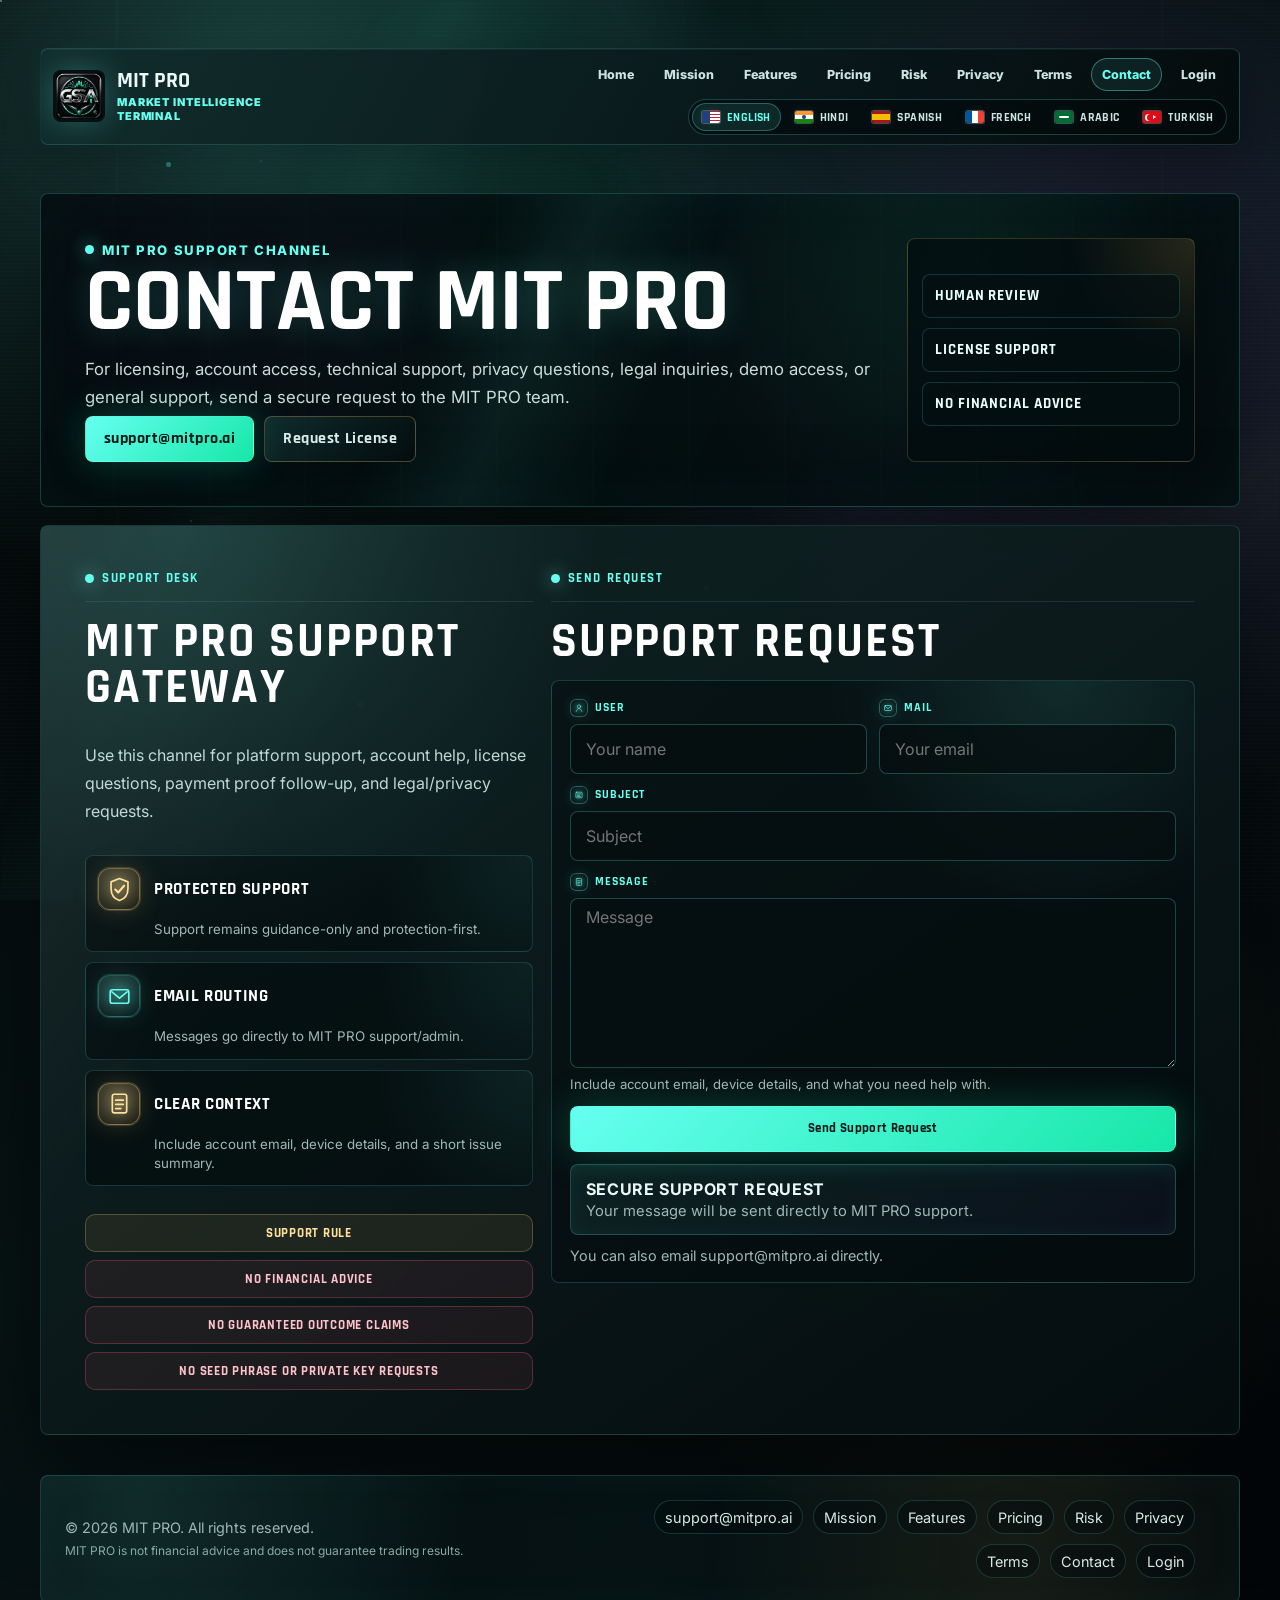
==== contact.html @ ce80128e "Fix language switch flag rendering" ====
﻿<!doctype html>
<html lang="en">
<head>
  <meta charset="utf-8">
  <meta name="viewport" content="width=device-width, initial-scale=1">
  <title>Contact | MIT PRO</title>
  <meta name="description" content="Contact MIT PRO support for product, licensing, account, or platform questions.">
  <link rel="icon" href="assets/favicon.ico">
  <link rel="preconnect" href="https://fonts.googleapis.com">
  <link rel="preconnect" href="https://fonts.gstatic.com" crossorigin>
  <link href="https://fonts.googleapis.com/css2?family=Inter:wght@400;600;700;800;900&family=Rajdhani:wght@600;700;800&display=swap" rel="stylesheet">
  <link rel="stylesheet" href="styles.css">
</head>
<body>
  <div class="ambient-grid" aria-hidden="true"></div>
  <div class="particle-field" aria-hidden="true"><span></span><span></span><span></span><span></span><span></span></div>
  <svg class="icon-defs" aria-hidden="true">
    <symbol id="icon-user" viewBox="0 0 64 64"><circle cx="32" cy="23" r="11" fill="none" stroke="currentColor" stroke-width="4"/><path d="M14 54c3-12 12-18 18-18s15 6 18 18" fill="none" stroke="currentColor" stroke-width="4" stroke-linecap="round"/></symbol>
    <symbol id="icon-mail" viewBox="0 0 64 64"><rect x="10" y="16" width="44" height="32" rx="5" fill="none" stroke="currentColor" stroke-width="4"/><path d="m14 21 18 15 18-15" fill="none" stroke="currentColor" stroke-width="4" stroke-linecap="round" stroke-linejoin="round"/></symbol>
    <symbol id="icon-shield" viewBox="0 0 64 64"><path d="M32 6 52 14v16c0 14-8 24-20 28C20 54 12 44 12 30V14l20-8Z" fill="none" stroke="currentColor" stroke-width="4" stroke-linejoin="round"/><path d="m22 32 7 7 14-16" fill="none" stroke="currentColor" stroke-width="5" stroke-linecap="round" stroke-linejoin="round"/></symbol>
    <symbol id="icon-card" viewBox="0 0 64 64"><rect x="12" y="14" width="40" height="36" rx="5" fill="none" stroke="currentColor" stroke-width="4"/><path d="M21 25h22M21 34h15M21 42h20" stroke="currentColor" stroke-width="4" stroke-linecap="round"/></symbol>
    <symbol id="icon-audit" viewBox="0 0 64 64"><rect x="15" y="10" width="34" height="44" rx="5" fill="none" stroke="currentColor" stroke-width="4"/><path d="M23 24h18M23 34h18M23 44h12" stroke="currentColor" stroke-width="4" stroke-linecap="round"/></symbol>
  </svg>
  <header class="topbar">
    <div class="site-shell nav">
      <a class="brand" href="index.html"><img src="assets/mitpro-logo.png" alt="MIT PRO logo"><span><span class="brand-name">MIT PRO</span><span class="brand-sub">Market Intelligence Terminal</span></span></a>
      <nav class="nav-links" aria-label="Main navigation">
        <a href="index.html">Home</a><a href="index.html#mission">Mission</a><a href="index.html#features">Features</a><a href="purchase.html">Pricing</a><a href="risk-disclaimer.html">Risk</a><a href="privacy-policy.html">Privacy</a><a href="terms-of-use.html">Terms</a><a class="active" href="contact.html">Contact</a><a href="/partner">Login</a><div class="language-switch" aria-label="Language switch"><button type="button" data-language="en"><span class="flag flag-us" aria-hidden="true"></span>English</button><button type="button" data-language="hi"><span class="flag flag-in" aria-hidden="true"></span>Hindi</button><button type="button" data-language="es"><span class="flag flag-es" aria-hidden="true"></span>Spanish</button><button type="button" data-language="fr"><span class="flag flag-fr" aria-hidden="true"></span>French</button><button type="button" data-language="ar"><span class="flag flag-sa" aria-hidden="true"></span>Arabic</button><button type="button" data-language="tr"><span class="flag flag-tr" aria-hidden="true"></span>Turkish</button></div>
      </nav>
    </div>
  </header>
  <main class="site-shell legal-hero contact-page">
    <section class="legal-command-hero contact-command-hero">
      <div>
        <div class="eyebrow">MIT PRO Support Channel</div>
        <h1>Contact MIT PRO</h1>
        <p>For licensing, account access, technical support, privacy questions, legal inquiries, demo access, or general support, send a secure request to the MIT PRO team.</p>
        <div class="purchase-hero-actions">
          <a class="btn primary" href="mailto:support@mitpro.ai">support@mitpro.ai</a>
          <a class="btn ghost" href="purchase.html">Request License</a>
        </div>
      </div>
      <div class="legal-status-panel" aria-label="Support status">
        <span>Human Review</span>
        <span>License Support</span>
        <span>No Financial Advice</span>
      </div>
    </section>

    <section class="legal-card contact-command-grid">
      <aside class="contact-support-panel">
        <span class="section-kicker">Support Desk</span>
        <h2>MIT PRO Support Gateway</h2>
        <p>Use this channel for platform support, account help, license questions, payment proof follow-up, and legal/privacy requests.</p>
        <div class="support-channel-grid">
          <article><span class="matrix-icon arjun"><svg><use href="#icon-shield"></use></svg></span><strong>Protected Support</strong><small>Support remains guidance-only and protection-first.</small></article>
          <article><span class="matrix-icon"><svg><use href="#icon-mail"></use></svg></span><strong>Email Routing</strong><small>Messages go directly to MIT PRO support/admin.</small></article>
          <article><span class="matrix-icon timing"><svg><use href="#icon-audit"></use></svg></span><strong>Clear Context</strong><small>Include account email, device details, and a short issue summary.</small></article>
        </div>
        <div class="security-notice contact-security" aria-label="Support boundaries">
          <span>Support Rule</span>
          <strong>No financial advice</strong>
          <strong>No guaranteed outcome claims</strong>
          <strong>No seed phrase or private key requests</strong>
        </div>
      </aside>

      <div class="contact-form-panel">
        <span class="section-kicker">Send Request</span>
        <h2>Support Request</h2>
        <form class="contact-form purchase-form" id="supportForm">
          <div class="contact-row">
            <label class="field-shell" data-field="user"><span><svg><use href="#icon-user"></use></svg>User</span><input name="name" placeholder="Your name" aria-label="Your name" required></label>
            <label class="field-shell" data-field="mail"><span><svg><use href="#icon-mail"></use></svg>Mail</span><input name="email" type="email" placeholder="Your email" aria-label="Your email" required></label>
          </div>
          <label class="field-shell" data-field="subject"><span><svg><use href="#icon-card"></use></svg>Subject</span><input name="subject" placeholder="Subject" aria-label="Subject" required></label>
          <label class="field-shell message-shell" data-field="message"><span><svg><use href="#icon-audit"></use></svg>Message</span><textarea name="message" placeholder="Message" aria-label="Message" required></textarea><small>Include account email, device details, and what you need help with.</small></label>
          <input class="contact-hp" name="company" tabindex="-1" autocomplete="off" aria-hidden="true">
          <button class="btn primary" id="supportSubmit" type="submit">Send Support Request</button>
          <div class="contact-status" id="supportFormStatus" role="status" aria-live="polite">
            <strong>Secure support request</strong>
            <span>Your message will be sent directly to MIT PRO support.</span>
          </div>
          <div class="form-help" id="supportFormHelp">You can also email support@mitpro.ai directly.</div>
        </form>
      </div>
    </section>
  </main>
  <footer class="site-shell footer"><div><span>&copy; 2026 MIT PRO. All rights reserved.</span><small>MIT PRO is not financial advice and does not guarantee trading results.</small></div><div class="footer-links"><a href="mailto:support@mitpro.ai">support@mitpro.ai</a><a href="index.html#mission">Mission</a><a href="index.html#features">Features</a><a href="purchase.html">Pricing</a><a href="risk-disclaimer.html">Risk</a><a href="privacy-policy.html">Privacy</a><a href="terms-of-use.html">Terms</a><a href="contact.html">Contact</a><a href="/partner">Login</a></div></footer>
  <script>
    const supportForm = document.getElementById("supportForm");
    const supportFormHelp = document.getElementById("supportFormHelp");
    const supportFormStatus = document.getElementById("supportFormStatus");
    const supportSubmit = document.getElementById("supportSubmit");

    function setContactStatus(type, title, message) {
      supportFormStatus?.classList.remove("active", "bad");
      if (type) supportFormStatus?.classList.add(type);
      supportFormStatus.querySelector("strong").textContent = title;
      supportFormStatus.querySelector("span").textContent = message;
    }

    supportForm?.addEventListener("submit", async (event) => {
      event.preventDefault();
      const form = new FormData(supportForm);
      const name = String(form.get("name") || "").trim();
      const email = String(form.get("email") || "").trim();
      const subject = String(form.get("subject") || "MIT PRO Support Request").trim();
      const message = String(form.get("message") || "").trim();
      const company = String(form.get("company") || "").trim();

      if (!name || !email || !subject || !message) {
        setContactStatus("bad", "Missing details", "Please complete all fields before sending.");
        return;
      }

      supportSubmit.disabled = true;
      supportSubmit.textContent = "Sending...";
      supportFormHelp.textContent = "Please wait while MIT PRO receives your support request.";
      setContactStatus("active", "Sending request", "Connecting securely to MIT PRO support.");

      try {
        const response = await fetch("/api/contact", {
          method: "POST",
          headers: { "Content-Type": "application/json" },
          body: JSON.stringify({ name, email, subject, message, company }),
        });
        const data = await response.json().catch(() => ({}));

        if (!response.ok || data.ok === false) {
          throw new Error(data.error || "Message could not be sent.");
        }

        setContactStatus("active", "Message sent", "Thank you. MIT PRO support received your request and will respond soon.");
        supportFormHelp.textContent = "A copy was delivered to support@mitpro.ai.";
        supportForm.reset();
      } catch (error) {
        setContactStatus("bad", "Message not sent", `${error.message} You can still email support@mitpro.ai directly.`);
        supportFormHelp.textContent = "If this continues, send your message directly to support@mitpro.ai.";
      } finally {
        supportSubmit.disabled = false;
        supportSubmit.textContent = "Send Message";
      }
    });
  </script>
  <script src="language.js" defer></script>
</body>
</html>
---- styles.css ----
:root {
  color-scheme: dark;
  --bg: #030707;
  --bg-2: #071212;
  --panel: rgba(13, 28, 29, 0.74);
  --panel-strong: rgba(18, 39, 40, 0.82);
  --glass: rgba(9, 22, 24, 0.58);
  --line: rgba(99, 234, 226, 0.16);
  --line-strong: rgba(99, 234, 226, 0.44);
  --text: #ecf8f6;
  --muted: #9fb8b5;
  --cyan: #66fff0;
  --ice: #9bddff;
  --teal: #17e7a8;
  --purple: #a679ff;
  --gold: #f5c96b;
  --danger: #ff5d72;
  --shadow: 0 30px 110px rgba(0, 0, 0, 0.58);
  --radius: 8px;
}

* {
  box-sizing: border-box;
}

html {
  scroll-behavior: smooth;
}

body {
  margin: 0;
  min-height: 100vh;
  overflow-x: hidden;
  color: var(--text);
  font-family: Inter, "Segoe UI", Arial, sans-serif;
  background:
    radial-gradient(circle at 18% 7%, rgba(102, 255, 240, 0.24), transparent 27%),
    radial-gradient(circle at 50% 9%, rgba(23, 231, 168, 0.11), transparent 30%),
    radial-gradient(circle at 82% 22%, rgba(166, 121, 255, 0.2), transparent 29%),
    radial-gradient(circle at 76% 72%, rgba(245, 201, 107, 0.1), transparent 25%),
    linear-gradient(140deg, #020505 0%, #071415 48%, #020407 100%);
}

body:has(.purchase-hero) {
  background:
    radial-gradient(circle at 18% 14%, rgba(44, 255, 177, 0.28), transparent 24%),
    radial-gradient(circle at 84% 12%, rgba(102, 255, 240, 0.18), transparent 22%),
    radial-gradient(circle at 72% 72%, rgba(245, 201, 107, 0.13), transparent 24%),
    linear-gradient(130deg, #020505 0%, #061213 44%, #050713 100%);
}

body::before {
  content: "";
  position: fixed;
  inset: 0;
  z-index: -1;
  pointer-events: none;
  background:
    linear-gradient(115deg, transparent 0 22%, rgba(102, 255, 240, 0.08) 27%, transparent 34%),
    linear-gradient(65deg, transparent 0 54%, rgba(166, 121, 255, 0.08) 61%, transparent 70%),
    linear-gradient(150deg, transparent 0 68%, rgba(245, 201, 107, 0.055) 73%, transparent 82%);
  opacity: 0.58;
  filter: blur(1px);
}

body::after {
  content: "";
  position: fixed;
  inset: 0;
  z-index: -1;
  pointer-events: none;
  background:
    linear-gradient(90deg, transparent 0 9%, rgba(102, 255, 240, 0.055) 9.1%, transparent 9.3% 90.6%, rgba(166, 121, 255, 0.04) 90.8%, transparent 91%),
    repeating-linear-gradient(0deg, rgba(255, 255, 255, 0.018) 0 1px, transparent 1px 4px);
  opacity: 0.42;
  mix-blend-mode: screen;
}

.ambient-grid {
  position: fixed;
  inset: 0;
  z-index: -2;
  pointer-events: none;
  opacity: 0.44;
  background-image:
    linear-gradient(rgba(102, 255, 240, 0.045) 1px, transparent 1px),
    linear-gradient(90deg, rgba(102, 255, 240, 0.04) 1px, transparent 1px);
  background-size: 62px 62px;
  mask-image: radial-gradient(circle at 50% 24%, black, transparent 78%);
}

.particle-field {
  position: fixed;
  inset: 0;
  z-index: -1;
  pointer-events: none;
}

.particle-field span {
  position: absolute;
  width: 5px;
  height: 5px;
  border-radius: 50%;
  background: var(--cyan);
  box-shadow: 0 0 18px rgba(102, 255, 240, 0.72);
  opacity: 0.42;
  animation: floatParticle 9s ease-in-out infinite;
}

.particle-field span:nth-child(1) { left: 13%; top: 18%; animation-delay: 0s; }
.particle-field span:nth-child(2) { left: 72%; top: 12%; animation-delay: -2s; background: var(--purple); box-shadow: 0 0 18px rgba(166, 121, 255, 0.72); }
.particle-field span:nth-child(3) { left: 86%; top: 48%; animation-delay: -4s; }
.particle-field span:nth-child(4) { left: 28%; top: 78%; animation-delay: -1s; background: var(--gold); box-shadow: 0 0 18px rgba(245, 201, 107, 0.56); }
.particle-field span:nth-child(5) { left: 55%; top: 65%; animation-delay: -5s; }

.particle-field::before,
.particle-field::after {
  content: "";
  position: absolute;
  width: 2px;
  height: 2px;
  border-radius: 50%;
  background: rgba(255, 255, 255, 0.8);
  box-shadow:
    110px 80px rgba(102, 255, 240, 0.7),
    260px 160px rgba(166, 121, 255, 0.55),
    520px 90px rgba(245, 201, 107, 0.46),
    780px 210px rgba(102, 255, 240, 0.6),
    980px 130px rgba(255, 255, 255, 0.42),
    1180px 340px rgba(166, 121, 255, 0.5),
    190px 520px rgba(102, 255, 240, 0.54),
    640px 620px rgba(245, 201, 107, 0.42);
  animation: starDrift 16s ease-in-out infinite;
  opacity: 0.55;
}

.particle-field::after {
  transform: translate(42px, 240px);
  animation-delay: -7s;
  opacity: 0.34;
}

@keyframes floatParticle {
  0%, 100% { transform: translateY(0) scale(0.9); opacity: 0.24; }
  50% { transform: translateY(-24px) scale(1.2); opacity: 0.68; }
}

@keyframes starDrift {
  0%, 100% { transform: translate3d(0, 0, 0); }
  50% { transform: translate3d(0, -18px, 0); }
}

a {
  color: inherit;
  text-decoration: none;
}

.site-shell {
  position: relative;
  width: min(1200px, calc(100% - 32px));
  margin: 0 auto;
}

.topbar {
  position: sticky;
  top: 0;
  z-index: 30;
  padding: 10px 0 8px;
  backdrop-filter: blur(18px);
}

.nav {
  display: flex;
  align-items: center;
  justify-content: space-between;
  gap: 18px;
  padding: 9px 12px;
  border: 1px solid var(--line);
  border-radius: var(--radius);
  background:
    linear-gradient(120deg, rgba(20, 49, 49, 0.88), rgba(4, 10, 12, 0.82)),
    rgba(5, 12, 14, 0.78);
  box-shadow: 0 18px 58px rgba(0, 0, 0, 0.32), inset 0 1px 0 rgba(255, 255, 255, 0.05);
}

.brand {
  display: flex;
  align-items: center;
  gap: 12px;
  min-width: 230px;
}

.brand img {
  width: 52px;
  height: 52px;
  object-fit: contain;
  border-radius: 8px;
  padding: 3px;
  background: rgba(3, 10, 12, 0.78);
  box-shadow: 0 0 30px rgba(102, 255, 240, 0.26);
}

.brand-name,
h1,
h2,
h3,
.section-kicker,
.status-badge,
.btn,
.preview-top,
.terminal-readout strong,
.terminal-readout small {
  font-family: Rajdhani, "Segoe UI", Arial, sans-serif;
}

.brand-name {
  display: block;
  font-size: 1.38rem;
  font-weight: 800;
  line-height: 1;
}

.brand-sub {
  display: block;
  margin-top: 3px;
  color: var(--cyan);
  font-size: 0.68rem;
  font-weight: 900;
  text-transform: uppercase;
  letter-spacing: 0.08em;
}

.nav-links {
  display: flex;
  align-items: center;
  justify-content: flex-end;
  gap: 8px;
  flex-wrap: wrap;
}

.language-switch {
  display: inline-flex;
  align-items: center;
  gap: 4px;
  padding: 3px;
  border: 1px solid rgba(102, 255, 240, 0.22);
  border-radius: 999px;
  background: rgba(3, 10, 12, 0.58);
}

.language-switch button {
  min-height: 28px;
  border: 0;
  border-radius: 999px;
  padding: 0 10px;
  color: #cce4e1;
  background: transparent;
  display: inline-flex;
  align-items: center;
  gap: 7px;
  font-family: Rajdhani, "Segoe UI", Arial, sans-serif;
  font-size: 0.76rem;
  font-weight: 900;
  letter-spacing: 0.03em;
  text-transform: uppercase;
  cursor: pointer;
}

.language-switch button:hover,
.language-switch button.active {
  color: var(--cyan);
  background: rgba(102, 255, 240, 0.1);
  box-shadow: inset 0 0 0 1px rgba(102, 255, 240, 0.28);
}

.flag {
  width: 18px;
  height: 12px;
  display: inline-block;
  flex: 0 0 18px;
  border-radius: 2px;
  box-shadow: 0 0 0 1px rgba(255, 255, 255, 0.24), 0 0 10px rgba(102, 255, 240, 0.1);
  overflow: hidden;
}

.flag-us {
  background:
    linear-gradient(90deg, #23407a 0 42%, transparent 42%),
    repeating-linear-gradient(180deg, #bf2338 0 1.5px, #fff 1.5px 3px);
}

.flag-in {
  position: relative;
  background: linear-gradient(180deg, #ff9933 0 33%, #fff 33% 66%, #138808 66%);
}

.flag-in::after {
  content: "";
  position: absolute;
  width: 4px;
  height: 4px;
  left: 50%;
  top: 50%;
  transform: translate(-50%, -50%);
  border-radius: 50%;
  background: #1a3c8b;
}

.flag-es {
  background: linear-gradient(180deg, #aa151b 0 25%, #f1bf00 25% 75%, #aa151b 75%);
}

.flag-fr {
  background: linear-gradient(90deg, #0055a4 0 33%, #fff 33% 66%, #ef4135 66%);
}

.flag-sa {
  background: linear-gradient(180deg, #006c35, #006c35);
}

.flag-sa::after {
  content: "";
  display: block;
  width: 10px;
  height: 1.6px;
  margin: 5px auto 0;
  background: #fff;
  border-radius: 99px;
}

.flag-tr {
  position: relative;
  background: #e30a17;
}

.flag-tr::before {
  content: "";
  position: absolute;
  width: 7px;
  height: 7px;
  left: 4px;
  top: 2.5px;
  border-radius: 50%;
  box-shadow: -2px 0 0 0 #fff;
}

.flag-tr::after {
  content: "";
  position: absolute;
  left: 10px;
  top: 4px;
  width: 0;
  height: 0;
  border-left: 3px solid #fff;
  border-top: 2px solid transparent;
  border-bottom: 2px solid transparent;
}

.lang-hi {
  font-family: Inter, "Nirmala UI", "Mangal", "Segoe UI", Arial, sans-serif;
}

.lang-ar {
  font-family: Inter, "Segoe UI", Tahoma, Arial, sans-serif;
}

.lang-ar .nav,
.lang-ar .footer,
.lang-ar .purchase-hero,
.lang-ar .legal-command-hero,
.lang-ar .section-header {
  direction: rtl;
}

.lang-ar .brand,
.lang-ar .nav-links,
.lang-ar .purchase-hero-actions,
.lang-ar .footer-links {
  direction: ltr;
}

.lang-hi .brand-name,
.lang-ar .brand-name,
.lang-hi h1,
.lang-ar h1,
.lang-hi h2,
.lang-ar h2,
.lang-hi h3,
.lang-ar h3,
.lang-hi .section-kicker,
.lang-ar .section-kicker,
.lang-hi .status-badge,
.lang-ar .status-badge,
.lang-hi .btn,
.lang-ar .btn,
.lang-hi .preview-top,
.lang-ar .preview-top,
.lang-hi .terminal-readout strong,
.lang-ar .terminal-readout strong,
.lang-hi .terminal-readout small,
.lang-ar .terminal-readout small,
.lang-hi .language-switch button {
  font-family: Rajdhani, "Nirmala UI", "Mangal", "Segoe UI", Arial, sans-serif;
}

.lang-ar .language-switch button {
  font-family: Rajdhani, "Segoe UI", Tahoma, Arial, sans-serif;
}

.nav-links a {
  padding: 8px 10px;
  border-radius: 999px;
  color: #cce4e1;
  border: 1px solid transparent;
  font-size: 0.78rem;
  font-weight: 800;
}

.nav-links a:hover,
.nav-links a.active {
  color: var(--cyan);
  border-color: var(--line-strong);
  background: rgba(102, 255, 240, 0.08);
}

.hero {
  display: grid;
  grid-template-columns: 1.05fr 0.95fr;
  gap: 24px;
  align-items: stretch;
  padding: 32px 0 18px;
}

.hero-copy,
.hero-visual,
.section,
.legal-card {
  position: relative;
  border: 1px solid var(--line);
  border-radius: var(--radius);
  background:
    linear-gradient(145deg, rgba(18, 40, 40, 0.78), rgba(4, 11, 13, 0.86)),
    var(--panel);
  box-shadow: var(--shadow);
  overflow: hidden;
}

.hero-copy::before,
.hero-visual::before,
.section::before,
.legal-card::before {
  content: "";
  position: absolute;
  inset: 0;
  pointer-events: none;
  background:
    linear-gradient(120deg, rgba(255, 255, 255, 0.055), transparent 24%),
    radial-gradient(circle at 12% 0%, rgba(102, 255, 240, 0.12), transparent 30%);
}

.hero-copy::after,
.hero-visual::after,
.section::after {
  content: "";
  position: absolute;
  inset: 1px;
  pointer-events: none;
  border-radius: inherit;
  background:
    linear-gradient(90deg, transparent, rgba(102, 255, 240, 0.16), transparent) 0 0 / 200% 1px no-repeat,
    linear-gradient(90deg, transparent, rgba(166, 121, 255, 0.12), transparent) 100% 100% / 220% 1px no-repeat;
  opacity: 0.62;
  animation: separatorSweep 7.5s ease-in-out infinite;
}

@keyframes separatorSweep {
  0%, 100% { background-position: 0 0, 100% 100%; }
  50% { background-position: 100% 0, 0 100%; }
}

.hero-copy {
  min-height: 600px;
  display: flex;
  flex-direction: column;
  justify-content: center;
  padding: clamp(30px, 5vw, 58px);
  background:
    radial-gradient(circle at 23% 29%, rgba(102, 255, 240, 0.32), transparent 28%),
    radial-gradient(circle at 36% 32%, rgba(23, 231, 168, 0.18), transparent 23%),
    radial-gradient(circle at 72% 16%, rgba(166, 121, 255, 0.12), transparent 34%),
    linear-gradient(145deg, rgba(18, 40, 40, 0.78), rgba(4, 11, 13, 0.88));
}

.eyebrow,
.section-kicker {
  position: relative;
  z-index: 2;
  display: inline-flex;
  width: fit-content;
  align-items: center;
  gap: 8px;
  color: var(--cyan);
  text-transform: uppercase;
  font-weight: 800;
  font-size: 0.82rem;
  letter-spacing: 0.12em;
}

.eyebrow::before,
.section-kicker::before {
  content: "";
  width: 9px;
  height: 9px;
  border-radius: 50%;
  background: var(--cyan);
  box-shadow: 0 0 18px rgba(102, 255, 240, 0.78);
}

h1,
h2,
h3 {
  position: relative;
  z-index: 2;
  margin: 0;
  letter-spacing: 0;
}

h1 {
  margin-top: 18px;
  font-size: clamp(4rem, 9vw, 7.5rem);
  line-height: 0.84;
  text-shadow:
    0 0 24px rgba(102, 255, 240, 0.28),
    0 0 84px rgba(102, 255, 240, 0.34),
    0 0 150px rgba(166, 121, 255, 0.2);
}

h1 span {
  color: var(--teal);
  text-shadow: 0 0 30px rgba(23, 231, 168, 0.42);
}

h2 {
  font-size: clamp(2rem, 4vw, 3.1rem);
  line-height: 1;
}

h3 {
  font-size: 1.38rem;
  line-height: 1.08;
}

.subtitle,
.hero-message,
.tagline,
.cta-note,
.section p {
  position: relative;
  z-index: 2;
}

.subtitle {
  max-width: 760px;
  margin: 22px 0 0;
  color: #dcf2ef;
  font-size: clamp(1.16rem, 2vw, 1.48rem);
  font-weight: 800;
  line-height: 1.35;
}

.hero-message {
  max-width: 780px;
  margin: 18px 0 0;
  color: #bcd3cf;
  font-size: 1.05rem;
  line-height: 1.75;
}

.tagline {
  margin: 16px 0 0;
  color: var(--gold);
  font-weight: 900;
}

.status-badges,
.hero-actions,
.legal-badges,
.pillar-row {
  position: relative;
  z-index: 2;
  display: flex;
  flex-wrap: wrap;
  gap: 10px;
}

.status-badges {
  margin-top: 26px;
}

.status-badge {
  display: inline-flex;
  align-items: center;
  gap: 8px;
  min-height: 34px;
  padding: 0 12px;
  border-radius: 999px;
  border: 1px solid rgba(102, 255, 240, 0.28);
  color: #eafffb;
  background: rgba(102, 255, 240, 0.07);
  font-size: 0.78rem;
  font-weight: 800;
  letter-spacing: 0.08em;
  box-shadow: 0 0 24px rgba(102, 255, 240, 0.08);
  animation: badgeBreath 4.8s ease-in-out infinite;
}

.status-badge:nth-child(2) { animation-delay: -0.9s; }
.status-badge:nth-child(3) { animation-delay: -1.8s; }
.status-badge:nth-child(4) { animation-delay: -2.7s; }
.status-badge:nth-child(5) { animation-delay: -3.6s; }

@keyframes badgeBreath {
  0%, 100% { box-shadow: 0 0 18px rgba(102, 255, 240, 0.06); opacity: 0.88; }
  50% { box-shadow: 0 0 32px rgba(102, 255, 240, 0.16); opacity: 1; }
}

.status-badge::before {
  content: "";
  width: 8px;
  height: 8px;
  border-radius: 50%;
  background: var(--cyan);
  box-shadow: 0 0 14px currentColor;
}

.status-badge.zeus { color: var(--ice); border-color: rgba(155, 221, 255, 0.38); }
.status-badge.arjun { color: var(--purple); border-color: rgba(166, 121, 255, 0.38); background: rgba(166, 121, 255, 0.08); }
.status-badge.apex { color: var(--gold); border-color: rgba(245, 201, 107, 0.34); background: rgba(245, 201, 107, 0.08); }
.status-badge.neutral { color: #cbd9d7; border-color: rgba(203, 217, 215, 0.22); }
.status-badge.caution { color: var(--gold); border-color: rgba(245, 201, 107, 0.34); }

.hero-actions {
  margin-top: 30px;
}

.btn {
  display: inline-flex;
  align-items: center;
  justify-content: center;
  min-height: 46px;
  padding: 0 18px;
  border-radius: var(--radius);
  border: 1px solid rgba(102, 255, 240, 0.36);
  color: var(--cyan);
  background: linear-gradient(135deg, rgba(102, 255, 240, 0.12), rgba(4, 12, 14, 0.74));
  font-weight: 800;
  letter-spacing: 0.03em;
  transition: transform 160ms ease, border-color 160ms ease, box-shadow 160ms ease;
}

.btn:hover {
  transform: translateY(-2px);
  border-color: rgba(102, 255, 240, 0.72);
  box-shadow: 0 0 34px rgba(102, 255, 240, 0.14);
}

.btn.primary {
  color: #031816;
  background: linear-gradient(135deg, var(--cyan), var(--teal));
  box-shadow: 0 0 38px rgba(23, 231, 168, 0.25);
}

.btn.ghost {
  color: #d8ebe8;
  border-color: rgba(245, 201, 107, 0.28);
}

.cta-note {
  max-width: 780px;
  margin: 20px 0 0;
  color: #a8bfbb;
  font-size: 0.94rem;
  line-height: 1.65;
}

.hero-visual {
  min-height: 600px;
  display: grid;
  align-content: center;
  gap: 24px;
  padding: 28px;
  background:
    radial-gradient(circle at 50% 38%, rgba(102, 255, 240, 0.18), transparent 30%),
    radial-gradient(circle at 58% 47%, rgba(245, 201, 107, 0.1), transparent 25%),
    radial-gradient(circle at 72% 24%, rgba(166, 121, 255, 0.16), transparent 34%),
    linear-gradient(145deg, rgba(9, 22, 24, 0.82), rgba(3, 8, 10, 0.92));
}

.orb-stage {
  position: relative;
  z-index: 2;
  width: min(420px, 84vw);
  aspect-ratio: 1;
  margin: 0 auto;
  filter:
    drop-shadow(0 0 42px rgba(102, 255, 240, 0.18))
    drop-shadow(0 0 74px rgba(166, 121, 255, 0.1));
}

.radar-ring,
.scan-wedge,
.ai-core,
.shield-glow {
  position: absolute;
  inset: 0;
  border-radius: 50%;
}

.radar-ring {
  border: 1px solid rgba(102, 255, 240, 0.24);
  box-shadow: inset 0 0 38px rgba(102, 255, 240, 0.08);
}

.ring-one { inset: 2%; animation: rotateCore 15s linear infinite; border-style: dashed; }
.ring-two { inset: 14%; animation: rotateCore 9s linear infinite reverse; border-color: rgba(166, 121, 255, 0.32); }
.ring-three { inset: 28%; animation: corePulse 3.8s ease-in-out infinite; border-color: rgba(245, 201, 107, 0.3); }
.ring-one::before,
.ring-two::before,
.ring-three::before {
  content: "";
  position: absolute;
  inset: -2px;
  border-radius: 50%;
  background:
    conic-gradient(from 20deg, transparent 0 34deg, rgba(102, 255, 240, 0.72) 35deg 42deg, transparent 43deg 120deg, rgba(245, 201, 107, 0.46) 121deg 128deg, transparent 129deg 360deg);
  mask-image: radial-gradient(circle, transparent 0 96%, black 97% 100%);
}

.scan-wedge {
  inset: 6%;
  background: conic-gradient(from 0deg, rgba(102, 255, 240, 0.42), transparent 34deg, transparent 360deg);
  mask-image: radial-gradient(circle, transparent 0 34%, black 35% 100%);
  animation: rotateCore 4.3s linear infinite;
  opacity: 0.82;
}

.ai-core {
  inset: 31%;
  display: grid;
  place-items: center;
  background:
    radial-gradient(circle, rgba(102, 255, 240, 0.8), rgba(23, 231, 168, 0.42) 38%, rgba(2, 8, 10, 0.88) 68%);
  box-shadow:
    0 0 72px rgba(102, 255, 240, 0.34),
    0 0 132px rgba(166, 121, 255, 0.18),
    inset 0 0 40px rgba(255, 255, 255, 0.1);
  animation: corePulse 3.2s ease-in-out infinite;
}

.ai-core img {
  width: 58%;
  height: 58%;
  object-fit: contain;
  border-radius: 8px;
  filter: drop-shadow(0 0 18px rgba(102, 255, 240, 0.5));
}

.shield-glow {
  inset: 13%;
  border: 1px solid rgba(166, 121, 255, 0.18);
  clip-path: polygon(50% 0, 88% 16%, 80% 78%, 50% 100%, 20% 78%, 12% 16%);
  border-radius: 0;
  box-shadow: 0 0 52px rgba(166, 121, 255, 0.16);
  opacity: 0.52;
}

.core-label {
  position: absolute;
  z-index: 4;
  display: inline-flex;
  min-height: 28px;
  align-items: center;
  padding: 0 10px;
  border: 1px solid rgba(102, 255, 240, 0.26);
  border-radius: 999px;
  color: var(--cyan);
  background: rgba(3, 10, 12, 0.72);
  font-family: Rajdhani, "Segoe UI", Arial, sans-serif;
  font-size: 0.78rem;
  font-weight: 900;
  letter-spacing: 0.12em;
  box-shadow: 0 0 24px rgba(102, 255, 240, 0.1);
}

.label-zeus { top: 10%; left: 11%; color: var(--ice); }
.label-arjun { right: 6%; top: 47%; color: var(--gold); border-color: rgba(245, 201, 107, 0.34); }
.label-apex { bottom: 9%; left: 39%; color: var(--purple); border-color: rgba(166, 121, 255, 0.34); }

.data-point {
  position: absolute;
  z-index: 3;
  width: 9px;
  height: 9px;
  border-radius: 50%;
  background: var(--cyan);
  box-shadow: 0 0 18px rgba(102, 255, 240, 0.84);
  animation: pointPulse 3s ease-in-out infinite;
}

.point-one { top: 22%; right: 24%; }
.point-two { top: 57%; left: 8%; animation-delay: -0.7s; background: var(--purple); box-shadow: 0 0 18px rgba(166, 121, 255, 0.84); }
.point-three { bottom: 23%; right: 18%; animation-delay: -1.4s; background: var(--gold); box-shadow: 0 0 18px rgba(245, 201, 107, 0.74); }
.point-four { top: 38%; left: 29%; animation-delay: -2.1s; }

@keyframes pointPulse {
  0%, 100% { transform: scale(0.75); opacity: 0.45; }
  50% { transform: scale(1.22); opacity: 1; }
}

@keyframes rotateCore {
  to { transform: rotate(360deg); }
}

@keyframes corePulse {
  0%, 100% { transform: scale(0.98); filter: saturate(0.9) brightness(0.96); }
  50% { transform: scale(1.035); filter: saturate(1.32) brightness(1.08); }
}

.terminal-readout {
  position: relative;
  z-index: 2;
  display: grid;
  grid-template-columns: repeat(2, 1fr);
  gap: 12px;
}

.terminal-readout div,
.preview-status,
.intelligence-card,
.defense-grid article,
.command-cards article,
.module-grid article,
.trader-grid article {
  border: 1px solid rgba(102, 255, 240, 0.14);
  border-radius: var(--radius);
  background:
    linear-gradient(145deg, rgba(14, 31, 33, 0.75), rgba(4, 12, 14, 0.72));
  box-shadow: inset 0 1px 0 rgba(255, 255, 255, 0.035);
}

.terminal-readout div,
.preview-status {
  transition: border-color 160ms ease, box-shadow 160ms ease, transform 160ms ease;
}

.terminal-readout div:hover,
.preview-status:hover {
  transform: translateY(-2px);
  border-color: rgba(102, 255, 240, 0.38);
  box-shadow: 0 0 28px rgba(102, 255, 240, 0.1), inset 0 1px 0 rgba(255, 255, 255, 0.045);
}

.terminal-readout div {
  padding: 14px;
}

.terminal-readout small,
.preview-status small {
  display: block;
  color: var(--muted);
  font-weight: 800;
  font-size: 0.68rem;
  text-transform: uppercase;
  letter-spacing: 0.1em;
}

.terminal-readout strong,
.preview-status strong {
  display: block;
  margin-top: 8px;
  color: var(--teal);
  font-size: 1.15rem;
}

.section {
  margin: 14px 0;
  padding: clamp(22px, 3.4vw, 34px);
  backdrop-filter: blur(18px);
  scroll-margin-top: 98px;
}

.section > * {
  position: relative;
  z-index: 2;
}

.section-header {
  max-width: 880px;
  margin-bottom: 24px;
}

.section-header p,
.section-copy p,
.disciplined-section p,
.legal-panel p,
.request-section p {
  color: #bad1cd;
  line-height: 1.75;
}

.split-section {
  display: grid;
  grid-template-columns: 0.78fr 1.22fr;
  gap: 24px;
  align-items: center;
}

.zeus-section {
  display: block;
  border-color: rgba(155, 221, 255, 0.24);
  background:
    linear-gradient(135deg, rgba(102, 255, 240, 0.035) 25%, transparent 25%) 0 0 / 28px 28px,
    radial-gradient(circle at 14% 18%, rgba(155, 221, 255, 0.24), transparent 30%),
    radial-gradient(circle at 72% 62%, rgba(166, 121, 255, 0.18), transparent 30%),
    linear-gradient(145deg, rgba(18, 40, 40, 0.78), rgba(4, 11, 13, 0.88));
}

.zeus-section .section-copy {
  max-width: 820px;
  margin-bottom: 24px;
}

.section-copy p {
  margin-bottom: 0;
}

.intelligence-stack {
  display: grid;
  grid-template-columns: repeat(5, 1fr);
  gap: 12px;
}

.intelligence-card {
  min-height: 230px;
  padding: 18px;
  transition: transform 160ms ease, border-color 160ms ease, box-shadow 160ms ease;
  animation: fadeLift linear both;
  animation-timeline: view();
  animation-range: entry 0% cover 24%;
}

.intelligence-card:hover,
.module-grid article:hover,
.trader-grid article:hover {
  transform: translateY(-3px);
  border-color: rgba(102, 255, 240, 0.44);
  box-shadow: 0 0 34px rgba(102, 255, 240, 0.1);
}

svg {
  width: 34px;
  height: 34px;
  fill: none;
  stroke: currentColor;
  stroke-width: 1.8;
  stroke-linecap: round;
  stroke-linejoin: round;
}

.intelligence-card svg,
.module-grid svg {
  color: var(--cyan);
  filter:
    drop-shadow(0 0 12px rgba(102, 255, 240, 0.46))
    drop-shadow(0 0 24px rgba(166, 121, 255, 0.14));
}

.intelligence-card h3,
.module-grid strong,
.trader-grid strong,
.defense-grid strong,
.command-cards strong {
  display: block;
  margin-top: 13px;
  color: #f0fbf9;
  font-weight: 900;
}

.intelligence-card p,
.module-grid span,
.trader-grid span,
.defense-grid span,
.command-cards span {
  display: block;
  margin-top: 9px;
  color: #9fb8b5;
  font-size: 0.92rem;
  line-height: 1.55;
}

.arjun-section {
  border-color: rgba(166, 121, 255, 0.22);
  background:
    radial-gradient(circle at 78% 22%, rgba(245, 201, 107, 0.13), transparent 22%),
    radial-gradient(circle at 12% 28%, rgba(166, 121, 255, 0.16), transparent 28%),
    linear-gradient(145deg, rgba(18, 40, 40, 0.78), rgba(4, 11, 13, 0.88));
}

.defense-visual {
  display: grid;
  grid-template-columns: 230px 1fr;
  gap: 18px;
  align-items: stretch;
}

.shield-core {
  position: relative;
  display: grid;
  place-items: center;
  min-height: 260px;
  border: 1px solid rgba(166, 121, 255, 0.24);
  border-radius: var(--radius);
  background:
    radial-gradient(circle, rgba(245, 201, 107, 0.23), transparent 34%),
    radial-gradient(circle, rgba(102, 255, 240, 0.16), transparent 54%),
    radial-gradient(circle, rgba(166, 121, 255, 0.22), transparent 68%),
    rgba(6, 14, 17, 0.62);
}

.shield-core::before,
.shield-core::after {
  content: "";
  position: absolute;
  inset: 28px;
  border: 1px dashed rgba(245, 201, 107, 0.3);
  border-radius: 50%;
  animation: rotateCore 14s linear infinite;
  box-shadow: 0 0 32px rgba(245, 201, 107, 0.12);
}

.shield-core::after {
  inset: 58px;
  border-color: rgba(102, 255, 240, 0.2);
  animation-duration: 9s;
  animation-direction: reverse;
}

.shield-core svg {
  position: relative;
  z-index: 2;
  width: 142px;
  height: 142px;
  color: var(--gold);
  filter:
    drop-shadow(0 0 32px rgba(245, 201, 107, 0.42))
    drop-shadow(0 0 18px rgba(102, 255, 240, 0.24));
  animation: shieldBreath 3.9s ease-in-out infinite;
}

@keyframes shieldBreath {
  0%, 100% { transform: scale(0.97); opacity: 0.78; }
  50% { transform: scale(1.04); opacity: 1; }
}

.defense-grid {
  display: grid;
  grid-template-columns: repeat(2, 1fr);
  gap: 12px;
}

.defense-grid article {
  padding: 17px;
  border-color: rgba(166, 121, 255, 0.16);
}

.defense-grid article:last-child {
  grid-column: 1 / -1;
}

.apex-section {
  border-color: rgba(245, 201, 107, 0.22);
  background:
    linear-gradient(90deg, rgba(245, 201, 107, 0.04) 1px, transparent 1px) 0 0 / 36px 36px,
    linear-gradient(0deg, rgba(102, 255, 240, 0.035) 1px, transparent 1px) 0 0 / 36px 36px,
    radial-gradient(circle at 30% 42%, rgba(245, 201, 107, 0.14), transparent 28%),
    linear-gradient(145deg, rgba(18, 40, 40, 0.78), rgba(4, 11, 13, 0.9));
}

.core-command {
  display: grid;
  grid-template-columns: 330px 1fr;
  gap: 18px;
  align-items: stretch;
}

.processor {
  position: relative;
  display: grid;
  place-items: center;
  min-height: 330px;
  border-radius: var(--radius);
  border: 1px solid rgba(245, 201, 107, 0.24);
  background:
    radial-gradient(circle, rgba(245, 201, 107, 0.28), transparent 42%),
    radial-gradient(circle, rgba(102, 255, 240, 0.12), transparent 62%),
    rgba(5, 14, 15, 0.7);
  overflow: hidden;
}

.processor::before {
  content: "";
  position: absolute;
  inset: 0;
  background:
    linear-gradient(90deg, transparent 0 48%, rgba(102, 255, 240, 0.16) 50%, transparent 52%),
    linear-gradient(0deg, transparent 0 48%, rgba(245, 201, 107, 0.12) 50%, transparent 52%);
  opacity: 0.34;
}

.processor::after {
  content: "";
  position: absolute;
  inset: 20px;
  border-radius: 50%;
  background:
    conic-gradient(from 40deg, transparent 0 24deg, rgba(245, 201, 107, 0.62) 25deg 32deg, transparent 33deg 150deg, rgba(102, 255, 240, 0.5) 151deg 158deg, transparent 159deg 360deg);
  mask-image: radial-gradient(circle, transparent 0 86%, black 87% 100%);
  animation: rotateCore 7.2s linear infinite reverse;
  opacity: 0.86;
}

.processor span {
  position: absolute;
  inset: 34px;
  border: 1px dashed rgba(245, 201, 107, 0.34);
  border-radius: 50%;
  animation: rotateCore 15s linear infinite;
}

.processor span:nth-child(2) {
  inset: 68px;
  border-color: rgba(102, 255, 240, 0.28);
  animation-duration: 11s;
  animation-direction: reverse;
}

.processor span:nth-child(3) {
  inset: 104px;
  border-style: solid;
  border-color: rgba(166, 121, 255, 0.25);
  animation-duration: 8s;
}

.processor strong {
  position: relative;
  z-index: 2;
  color: var(--gold);
  font-family: Rajdhani, "Segoe UI", Arial, sans-serif;
  font-size: 1.34rem;
}

.command-cards {
  display: grid;
  grid-template-columns: repeat(2, 1fr);
  gap: 12px;
}

.command-cards article {
  padding: 18px;
  border-color: rgba(245, 201, 107, 0.16);
}

.terminal-preview {
  border: 1px solid rgba(102, 255, 240, 0.22);
  border-radius: var(--radius);
  background:
    radial-gradient(circle at 22% 18%, rgba(102, 255, 240, 0.14), transparent 26%),
    radial-gradient(circle at 82% 58%, rgba(166, 121, 255, 0.14), transparent 28%),
    rgba(3, 11, 13, 0.72);
  overflow: hidden;
  box-shadow: 0 0 80px rgba(102, 255, 240, 0.08), inset 0 0 80px rgba(166, 121, 255, 0.05);
}

.terminal-preview::before {
  content: "";
  display: block;
  height: 2px;
  background: linear-gradient(90deg, transparent, rgba(102, 255, 240, 0.8), transparent);
  animation: scanLine 3.8s ease-in-out infinite;
}

@keyframes scanLine {
  0%, 100% { transform: translateX(-55%); opacity: 0.25; }
  50% { transform: translateX(55%); opacity: 0.9; }
}

.preview-top {
  display: flex;
  justify-content: space-between;
  gap: 12px;
  padding: 13px 16px;
  border-bottom: 1px solid rgba(102, 255, 240, 0.16);
  color: var(--cyan);
  font-weight: 800;
  letter-spacing: 0.1em;
  font-size: 0.78rem;
}

.preview-grid {
  display: grid;
  grid-template-columns: repeat(4, 1fr);
  gap: 12px;
  padding: 16px;
}

.preview-status {
  padding: 16px;
  position: relative;
  padding-left: 20px;
}

.preview-status::before {
  content: "";
  position: absolute;
  top: 17px;
  right: 16px;
  width: 8px;
  height: 8px;
  border-radius: 50%;
  background: var(--cyan);
  box-shadow: 0 0 16px rgba(102, 255, 240, 0.76);
  animation: statusBlink 2.2s ease-in-out infinite;
}

.preview-status.arjun-tone::before { background: var(--purple); box-shadow: 0 0 16px rgba(166, 121, 255, 0.72); }
.preview-status.apex-tone::before { background: var(--gold); box-shadow: 0 0 16px rgba(245, 201, 107, 0.72); }
.preview-status.danger-tone::before { background: var(--danger); box-shadow: 0 0 16px rgba(255, 93, 114, 0.72); }
.preview-status.caution-tone::before { background: var(--gold); box-shadow: 0 0 16px rgba(245, 201, 107, 0.72); }

@keyframes statusBlink {
  0%, 100% { opacity: 0.44; transform: scale(0.82); }
  50% { opacity: 1; transform: scale(1.18); }
}

.preview-status.large {
  grid-column: span 2;
}

.preview-status.wide {
  grid-column: span 2;
}

.preview-status.arjun-tone strong { color: var(--purple); }
.preview-status.apex-tone strong { color: var(--gold); }
.preview-status.danger-tone strong { color: var(--danger); }
.preview-status.caution-tone strong { color: var(--gold); }

.human-section {
  display: grid;
  grid-template-columns: 300px 1fr;
  gap: 24px;
  align-items: center;
}

.human-visual {
  min-height: 300px;
  display: grid;
  place-items: center;
}

.mind-shield {
  width: 190px;
  height: 210px;
  position: relative;
  clip-path: polygon(50% 0, 90% 17%, 82% 76%, 50% 100%, 18% 76%, 10% 17%);
  background:
    radial-gradient(circle at 50% 35%, rgba(102, 255, 240, 0.74), transparent 22%),
    linear-gradient(145deg, rgba(166, 121, 255, 0.55), rgba(245, 201, 107, 0.18));
  box-shadow: 0 0 62px rgba(166, 121, 255, 0.26), 0 0 44px rgba(102, 255, 240, 0.18);
}

.mind-shield::before {
  content: "";
  position: absolute;
  inset: 24px;
  border: 1px solid rgba(255, 255, 255, 0.22);
  clip-path: inherit;
}

.pillar-row {
  margin-top: 18px;
}

.pillar-row span,
.legal-badges span {
  display: inline-flex;
  min-height: 34px;
  align-items: center;
  padding: 0 12px;
  border: 1px solid rgba(102, 255, 240, 0.2);
  border-radius: 999px;
  color: #dff6f2;
  background: rgba(102, 255, 240, 0.065);
  font-weight: 800;
  font-size: 0.82rem;
}

.module-grid,
.trader-grid {
  display: grid;
  grid-template-columns: repeat(4, 1fr);
  gap: 12px;
}

.module-grid article,
.trader-grid article {
  min-height: 170px;
  padding: 18px;
  animation: fadeLift linear both;
  animation-timeline: view();
  animation-range: entry 0% cover 22%;
}

@keyframes fadeLift {
  from { opacity: 0; transform: translateY(20px); }
  to { opacity: 1; transform: translateY(0); }
}

.disciplined-section .section-header,
.modules-section .section-header {
  max-width: 820px;
}

.legal-panel {
  border-color: rgba(245, 201, 107, 0.28);
}

.legal-panel h2 {
  margin-top: 8px;
}

.legal-badges {
  margin: 20px 0;
}

.legal-badges span {
  border-color: rgba(245, 201, 107, 0.22);
  color: var(--gold);
  background: rgba(245, 201, 107, 0.07);
}

.request-section {
  display: flex;
  align-items: center;
  justify-content: space-between;
  gap: 18px;
  flex-wrap: wrap;
}

.request-actions {
  display: flex;
  flex-wrap: wrap;
  gap: 10px;
}

.purchase-hero {
  position: relative;
  display: grid;
  grid-template-columns: minmax(0, 1.05fr) minmax(320px, 0.95fr);
  gap: 22px;
  align-items: stretch;
  min-height: 560px;
  margin-bottom: 18px;
  padding: clamp(24px, 5vw, 48px);
  overflow: hidden;
  border: 1px solid rgba(102, 255, 240, 0.22);
  border-radius: var(--radius);
  background:
    linear-gradient(90deg, rgba(3, 10, 12, 0.9), rgba(3, 10, 12, 0.28) 44%, rgba(3, 10, 12, 0.88)),
    linear-gradient(135deg, rgba(3, 10, 12, 0.2), rgba(3, 10, 12, 0.74)),
    radial-gradient(circle at 78% 38%, rgba(44, 255, 177, 0.2), transparent 32%),
    radial-gradient(circle at 54% 10%, rgba(166, 121, 255, 0.2), transparent 30%),
    linear-gradient(145deg, rgba(11, 24, 26, 0.94), rgba(3, 8, 10, 0.96));
  box-shadow: var(--shadow), inset 0 0 70px rgba(102, 255, 240, 0.05);
}

.purchase-hero::before {
  content: "";
  position: absolute;
  inset: -20%;
  pointer-events: none;
  background:
    linear-gradient(115deg, transparent 0 32%, rgba(102, 255, 240, 0.13) 36%, transparent 42%),
    repeating-linear-gradient(90deg, rgba(102, 255, 240, 0.045) 0 1px, transparent 1px 90px);
  opacity: 0.6;
  animation: licenseScan 9s linear infinite;
}

.purchase-hero::after {
  content: "";
  position: absolute;
  inset: auto 0 0;
  height: 34%;
  pointer-events: none;
  background:
    linear-gradient(90deg, transparent 0 9%, rgba(102, 255, 240, 0.12) 9.1%, transparent 9.4%),
    repeating-linear-gradient(90deg, rgba(102, 255, 240, 0.08) 0 1px, transparent 1px 82px),
    linear-gradient(0deg, rgba(44, 255, 177, 0.14), transparent);
  opacity: 0.42;
  mask-image: linear-gradient(0deg, black, transparent);
}

.purchase-hero-copy {
  position: relative;
  z-index: 1;
  display: flex;
  flex-direction: column;
  justify-content: center;
  gap: 16px;
  max-width: 720px;
}

.purchase-hero h1 {
  margin: 0;
  max-width: 760px;
  color: #ffffff;
  font-size: clamp(3.2rem, 8vw, 7.8rem);
  line-height: 0.86;
  letter-spacing: 0;
  text-transform: uppercase;
  text-shadow: 0 0 34px rgba(102, 255, 240, 0.22);
}

.purchase-hero p {
  max-width: 620px;
  margin: 0;
  color: #c5dad7;
  font-size: 1.06rem;
  line-height: 1.7;
}

.purchase-hero-actions {
  display: flex;
  flex-wrap: wrap;
  gap: 10px;
  margin-top: 4px;
}

.license-status-strip {
  display: flex;
  flex-wrap: wrap;
  gap: 8px;
  max-width: 720px;
}

.license-status-strip span {
  padding: 9px 11px;
  border: 1px solid rgba(102, 255, 240, 0.18);
  border-radius: 999px;
  color: #d8fffb;
  background: rgba(5, 16, 18, 0.68);
  font-family: Rajdhani, "Segoe UI", Arial, sans-serif;
  font-size: 0.84rem;
  font-weight: 900;
  letter-spacing: 0.05em;
  text-transform: uppercase;
  box-shadow: inset 0 0 20px rgba(102, 255, 240, 0.04);
}

.license-core {
  position: relative;
  z-index: 1;
  display: grid;
  place-items: center;
  min-height: 440px;
}

.license-orbit {
  position: absolute;
  aspect-ratio: 1;
  border: 1px solid rgba(102, 255, 240, 0.22);
  border-radius: 50%;
  box-shadow: inset 0 0 44px rgba(102, 255, 240, 0.05), 0 0 34px rgba(102, 255, 240, 0.08);
}

.orbit-a {
  width: min(88%, 430px);
  animation: rotateSlow 18s linear infinite;
}

.orbit-b {
  width: min(64%, 310px);
  border-color: rgba(245, 201, 107, 0.3);
  transform: rotate(22deg);
  animation: rotateSlow 13s linear infinite reverse;
}

.license-token {
  position: relative;
  z-index: 2;
  display: grid;
  place-items: center;
  gap: 8px;
  width: min(250px, 58vw);
  aspect-ratio: 1;
  border: 1px solid rgba(44, 255, 177, 0.48);
  border-radius: 50%;
  background:
    radial-gradient(circle at 50% 38%, rgba(44, 255, 177, 0.25), transparent 35%),
    linear-gradient(145deg, rgba(10, 24, 26, 0.9), rgba(2, 7, 8, 0.96));
  box-shadow: 0 0 72px rgba(44, 255, 177, 0.2), inset 0 0 44px rgba(44, 255, 177, 0.08);
  text-align: center;
}

.license-token img {
  width: 78px;
  height: 78px;
  object-fit: contain;
  filter: drop-shadow(0 0 18px rgba(102, 255, 240, 0.5));
}

.license-token strong,
.license-token span,
.license-signal {
  font-family: Rajdhani, "Segoe UI", Arial, sans-serif;
  font-weight: 900;
  letter-spacing: 0.08em;
  text-transform: uppercase;
}

.license-token strong {
  color: #ffffff;
}

.license-token span {
  color: var(--gold);
  font-size: 0.78rem;
}

.license-signal {
  position: absolute;
  z-index: 6;
  min-width: 84px;
  padding: 9px 12px;
  border: 1px solid rgba(102, 255, 240, 0.3);
  border-radius: 999px;
  color: var(--cyan);
  background: rgba(4, 12, 14, 0.78);
  box-shadow: 0 0 28px rgba(102, 255, 240, 0.12);
  text-align: center;
  cursor: pointer;
  transition: transform 0.22s ease, border-color 0.22s ease, box-shadow 0.22s ease, background 0.22s ease;
}

.license-signal:hover,
.license-signal.selected {
  transform: translateY(-2px) scale(1.03);
  border-color: currentColor;
  background: rgba(6, 20, 21, 0.92);
  box-shadow: 0 0 34px rgba(102, 255, 240, 0.24), inset 0 0 18px rgba(102, 255, 240, 0.08);
}

button.license-signal {
  border-style: solid;
  appearance: none;
}

.signal-basic { left: 4%; top: 26%; }
.signal-pro { right: 0; top: 46%; color: var(--teal); border-color: rgba(44, 255, 177, 0.44); }
.signal-elite { left: 16%; bottom: 16%; color: var(--gold); border-color: rgba(245, 201, 107, 0.42); }

.purchase-card {
  display: grid;
  gap: 18px;
  background:
    radial-gradient(circle at 18% 0, rgba(44, 255, 177, 0.12), transparent 32%),
    linear-gradient(145deg, rgba(10, 27, 28, 0.9), rgba(3, 10, 12, 0.94));
}

.license-dual-core {
  display: grid;
  grid-template-columns: repeat(2, minmax(0, 1fr));
  gap: 14px;
}

.core-card {
  position: relative;
  overflow: hidden;
  display: grid;
  grid-template-columns: 194px 1fr;
  gap: 18px;
  align-items: center;
  min-height: 190px;
  padding: 22px;
  border: 1px solid rgba(102, 255, 240, 0.18);
  border-radius: var(--radius);
  background: rgba(4, 12, 14, 0.66);
  box-shadow: inset 0 0 34px rgba(102, 255, 240, 0.04), 0 18px 50px rgba(0, 0, 0, 0.24);
}

.core-card::before {
  content: "";
  position: absolute;
  inset: -30%;
  pointer-events: none;
  opacity: 0.72;
  background:
    radial-gradient(circle at 22% 22%, rgba(102, 255, 240, 0.3), transparent 24%),
    linear-gradient(115deg, transparent 0 36%, rgba(255, 255, 255, 0.09) 42%, transparent 48%);
  animation: licenseScan 10s linear infinite;
}

.core-copy,
.core-card span,
.core-card h2,
.core-card p {
  position: relative;
  z-index: 1;
}

.core-visual {
  position: relative;
  z-index: 1;
  width: 194px;
  height: 194px;
  border-radius: 50%;
  flex: 0 0 194px;
  overflow: visible;
  isolation: isolate;
}

.zeus-visual {
  filter: drop-shadow(0 0 34px rgba(166, 121, 255, 0.34));
}

.shield-visual {
  filter: drop-shadow(0 0 38px rgba(245, 201, 107, 0.34));
}

.core-visual img {
  position: relative;
  z-index: 2;
  width: 100%;
  height: 100%;
  display: block;
  object-fit: cover;
  border-radius: 50%;
  animation: premiumCoreBreathe 4.2s ease-in-out infinite;
}

.core-visual::before,
.core-visual::after {
  content: "";
  position: absolute;
  inset: 10px;
  z-index: 3;
  pointer-events: none;
  border-radius: 50%;
}

.core-visual::before {
  border: 1px solid rgba(102, 255, 240, 0.24);
  box-shadow: inset 0 0 22px rgba(102, 255, 240, 0.18), 0 0 28px rgba(102, 255, 240, 0.12);
}

.core-visual::after {
  inset: -5px;
  background: conic-gradient(from 40deg, transparent 0 22%, rgba(102, 255, 240, 0.65) 27%, transparent 33% 58%, rgba(255, 255, 255, 0.34) 63%, transparent 69%);
  mask: radial-gradient(circle, transparent 0 66%, #000 68% 70%, transparent 72%);
  animation: rotateSlow 8s linear infinite;
}

.shield-visual::after {
  background: conic-gradient(from 20deg, transparent 0 18%, rgba(255, 225, 155, 0.7) 24%, transparent 31% 62%, rgba(102, 255, 240, 0.42) 67%, transparent 73%);
  animation-duration: 10s;
  animation-direction: reverse;
}

.core-energy-ring {
  position: absolute;
  inset: 20px;
  z-index: 1;
  border-radius: 50%;
  border: 1px solid rgba(102, 255, 240, 0.34);
  box-shadow: 0 0 30px rgba(102, 255, 240, 0.18);
  animation: premiumRingPulse 3.4s ease-in-out infinite;
}

.core-energy-ring.ring-two {
  inset: 2px;
  border-color: rgba(199, 168, 255, 0.28);
  animation-delay: .55s;
}

.shield-visual .core-energy-ring {
  border-color: rgba(255, 225, 155, 0.36);
  box-shadow: 0 0 30px rgba(245, 201, 107, 0.18);
}

.shield-visual .core-energy-ring.ring-two {
  border-color: rgba(102, 255, 240, 0.22);
}

.core-scan {
  position: absolute;
  z-index: 4;
  left: 22%;
  right: 22%;
  top: 18%;
  height: 2px;
  border-radius: 999px;
  background: linear-gradient(90deg, transparent, rgba(102, 255, 240, 0.95), transparent);
  box-shadow: 0 0 14px rgba(102, 255, 240, 0.8);
  animation: defenseScan 2.7s ease-in-out infinite;
}

.core-spark {
  position: absolute;
  z-index: 5;
  width: 8px;
  height: 8px;
  border-radius: 999px;
  background: #66fff0;
  box-shadow: 0 0 14px #66fff0, 0 0 30px rgba(102, 255, 240, 0.6);
  animation: sparkTravel 4.4s linear infinite;
}

.core-spark.spark-one { left: 15%; top: 24%; }
.core-spark.spark-two { right: 12%; top: 48%; animation-delay: 1.1s; }
.core-spark.spark-three { left: 42%; bottom: 11%; animation-delay: 2.25s; }

.shield-visual .core-spark {
  background: #ffe19b;
  box-shadow: 0 0 14px #ffe19b, 0 0 30px rgba(245, 201, 107, 0.58);
}

.core-card span {
  display: inline-flex;
  margin-bottom: 8px;
  color: var(--gold);
  font-family: Rajdhani, "Segoe UI", Arial, sans-serif;
  font-size: 0.86rem;
  font-weight: 900;
  letter-spacing: 0.1em;
  text-transform: uppercase;
}

.core-card h2 {
  margin: 0 0 10px;
  color: #ffffff;
  font-size: clamp(1.7rem, 3vw, 2.5rem);
}

.core-card p {
  margin: 0;
  color: #c7dcda;
  line-height: 1.65;
}

.zeus-card {
  border-color: rgba(102, 255, 240, 0.3);
  background:
    radial-gradient(circle at 86% 0, rgba(102, 255, 240, 0.16), transparent 32%),
    linear-gradient(145deg, rgba(6, 27, 30, 0.86), rgba(3, 10, 12, 0.9));
}

.arjun-card {
  border-color: rgba(245, 201, 107, 0.3);
  background:
    radial-gradient(circle at 86% 0, rgba(245, 201, 107, 0.15), transparent 32%),
    linear-gradient(145deg, rgba(28, 20, 8, 0.7), rgba(3, 10, 12, 0.9));
}

.purchase-plans {
  display: grid;
  grid-template-columns: repeat(3, minmax(0, 1fr));
  gap: 14px;
  align-items: stretch;
  margin: 6px 0 8px;
}

.purchase-plan {
  position: relative;
  overflow: hidden;
  display: grid;
  gap: 12px;
  align-content: start;
  grid-template-rows: auto auto minmax(76px, auto) 1fr auto;
  min-height: 300px;
  padding: 22px;
  border: 1px solid rgba(102, 255, 240, 0.18);
  border-radius: var(--radius);
  background:
    radial-gradient(circle at 22% 0, rgba(102, 255, 240, 0.12), transparent 30%),
    linear-gradient(145deg, rgba(9, 22, 24, 0.9), rgba(3, 10, 12, 0.82));
  box-shadow: inset 0 0 32px rgba(102, 255, 240, 0.045), 0 18px 48px rgba(0, 0, 0, 0.22);
  transition: border-color 0.22s ease, box-shadow 0.22s ease, transform 0.22s ease;
}

.purchase-plan::before {
  content: "";
  position: absolute;
  inset: 0;
  pointer-events: none;
  background: linear-gradient(115deg, transparent 0 34%, rgba(102, 255, 240, 0.08) 42%, transparent 50%);
  transform: translateX(-120%);
  transition: transform 0.55s ease;
}

.purchase-plan:hover::before {
  transform: translateX(120%);
}

.purchase-plan.selected {
  border-color: rgba(255, 255, 255, 0.48);
  box-shadow: 0 0 48px rgba(102, 255, 240, 0.18), inset 0 0 36px rgba(102, 255, 240, 0.08);
}

.purchase-plan.featured {
  border-color: rgba(44, 255, 177, 0.5);
  background:
    radial-gradient(circle at 22% 0, rgba(44, 255, 177, 0.22), transparent 34%),
    linear-gradient(145deg, rgba(9, 31, 29, 0.96), rgba(3, 10, 12, 0.88));
  box-shadow: 0 0 44px rgba(44, 255, 177, 0.18), inset 0 0 34px rgba(44, 255, 177, 0.08);
}

.access-badge,
.plan-ribbon {
  position: absolute;
  top: 14px;
  right: 14px;
  padding: 7px 10px;
  border: 1px solid rgba(44, 255, 177, 0.44);
  border-radius: 999px;
  color: #081311;
  background: linear-gradient(135deg, var(--cyan), var(--teal));
  font-family: Rajdhani, "Segoe UI", Arial, sans-serif;
  font-size: 0.76rem;
  letter-spacing: 0.08em;
  text-transform: uppercase;
}

.access-badge {
  color: #061015;
  background: linear-gradient(135deg, #8edcff, #66fff0);
  border-color: rgba(142, 220, 255, 0.42);
  box-shadow: 0 0 20px rgba(142, 220, 255, 0.2);
}

.purchase-plan span {
  color: var(--muted);
  font-family: Rajdhani, "Segoe UI", Arial, sans-serif;
  font-size: 0.8rem;
  font-weight: 800;
  letter-spacing: 0.08em;
  text-transform: uppercase;
}

.purchase-plan h2 {
  margin: 0;
  color: var(--cyan);
  font-size: 2rem;
}

.plan-price {
  display: block;
  color: #ffffff;
  font-family: Rajdhani, "Segoe UI", Arial, sans-serif;
  font-size: 2.25rem;
  line-height: 1;
  text-shadow: 0 0 20px rgba(102, 255, 240, 0.18);
}

.plan-elite .plan-price {
  color: #ffd879;
  text-shadow: 0 0 24px rgba(245, 201, 107, 0.24);
}

.purchase-plan p {
  margin: 0;
  min-height: 58px;
}

.purchase-plan p b {
  color: var(--gold);
}

.purchase-plan ul {
  display: grid;
  gap: 8px;
  margin: 0;
  padding: 0;
  list-style: none;
}

.purchase-plan li {
  position: relative;
  padding-left: 20px;
  color: #d6e9e6;
  line-height: 1.45;
}

.purchase-plan li::before {
  content: "";
  position: absolute;
  left: 0;
  top: 0.55em;
  width: 9px;
  height: 9px;
  border-radius: 50%;
  background: var(--teal);
  box-shadow: 0 0 16px rgba(44, 255, 177, 0.45);
}

.purchase-plan .btn {
  margin-top: auto;
}

.purchase-form select {
  width: 100%;
  padding: 14px 15px;
  border: 1px solid rgba(102, 255, 240, 0.24);
  border-radius: var(--radius);
  color: var(--text);
  background: rgba(6, 15, 16, 0.78);
  font: inherit;
}

.feature-matrix {
  display: grid;
  gap: 8px;
}

.feature-row {
  display: grid;
  grid-template-columns: minmax(220px, 1.5fr) repeat(3, minmax(110px, 0.8fr));
  gap: 8px;
  align-items: stretch;
}

.feature-row > span,
.feature-row > strong {
  display: flex;
  align-items: center;
  min-height: 44px;
  padding: 10px 12px;
  border: 1px solid rgba(102, 255, 240, 0.16);
  border-radius: var(--radius);
  background: rgba(6, 15, 16, 0.62);
}

.feature-row > span {
  color: #d6e9e6;
}

.feature-row > span.feature-name {
  gap: 12px;
}

.feature-name b {
  font-weight: 800;
}

.info-dot {
  position: relative;
  display: inline-grid;
  place-items: center;
  width: 22px;
  height: 22px;
  margin-left: auto;
  border: 1px solid rgba(102, 255, 240, 0.36);
  border-radius: 999px;
  color: var(--cyan);
  background: rgba(102, 255, 240, 0.08);
  font-family: Rajdhani, "Segoe UI", Arial, sans-serif;
  font-size: 0.78rem;
  font-weight: 900;
  cursor: help;
}

.info-dot.inline-tip {
  width: 18px;
  height: 18px;
  margin-left: 4px;
  vertical-align: middle;
}

.info-dot::after {
  content: attr(data-tip);
  position: absolute;
  left: 50%;
  bottom: calc(100% + 10px);
  z-index: 20;
  width: min(260px, 68vw);
  padding: 10px 12px;
  border: 1px solid rgba(102, 255, 240, 0.28);
  border-radius: 10px;
  color: #d8fffb;
  background: rgba(3, 10, 12, 0.96);
  box-shadow: 0 16px 40px rgba(0, 0, 0, 0.34);
  font-family: "Segoe UI", Arial, sans-serif;
  font-size: 0.78rem;
  font-weight: 700;
  letter-spacing: 0;
  line-height: 1.45;
  text-transform: none;
  transform: translate(-50%, 8px);
  opacity: 0;
  pointer-events: none;
  transition: opacity 0.18s ease, transform 0.18s ease;
}

.info-dot:hover::after,
.info-dot:focus-visible::after {
  opacity: 1;
  transform: translate(-50%, 0);
}

.matrix-icon {
  position: relative;
  display: inline-grid;
  place-items: center;
  width: 42px;
  height: 42px;
  flex: 0 0 42px;
  border: 1px solid rgba(102, 255, 240, 0.26);
  border-radius: 12px;
  color: #66fff0;
  background:
    linear-gradient(145deg, rgba(255, 255, 255, 0.06), transparent),
    radial-gradient(circle at 50% 35%, rgba(102, 255, 240, 0.2), rgba(4, 12, 14, 0.94));
  box-shadow: 0 0 24px rgba(102, 255, 240, 0.12), inset 0 0 18px rgba(102, 255, 240, 0.08);
}

.matrix-icon svg {
  width: 27px;
  height: 27px;
  filter: drop-shadow(0 0 8px currentColor);
}

.matrix-icon::after {
  content: "";
  position: absolute;
  inset: -2px;
  border-radius: inherit;
  border: 1px solid currentColor;
  opacity: 0.16;
}

.matrix-icon.zeus {
  color: #c7a8ff;
  border-color: rgba(166, 121, 255, 0.45);
  background:
    linear-gradient(145deg, rgba(255, 255, 255, 0.06), transparent),
    radial-gradient(circle at 50% 42%, rgba(166, 121, 255, 0.34), rgba(4, 12, 14, 0.94));
  box-shadow: 0 0 28px rgba(166, 121, 255, 0.24), inset 0 0 20px rgba(166, 121, 255, 0.14);
}

.matrix-icon.arjun,
.matrix-icon.timing {
  color: #ffe19b;
  border-color: rgba(245, 201, 107, 0.42);
  background:
    linear-gradient(145deg, rgba(255, 255, 255, 0.07), transparent),
    radial-gradient(circle at 50% 38%, rgba(245, 201, 107, 0.28), rgba(4, 12, 14, 0.94));
  box-shadow: 0 0 26px rgba(245, 201, 107, 0.18), inset 0 0 18px rgba(245, 201, 107, 0.12);
}

.matrix-icon.trap {
  color: #ff7b91;
  border-color: rgba(255, 93, 114, 0.4);
  background:
    linear-gradient(145deg, rgba(255, 255, 255, 0.05), transparent),
    radial-gradient(circle at 50% 42%, rgba(255, 93, 114, 0.24), rgba(4, 12, 14, 0.94));
  box-shadow: 0 0 24px rgba(255, 93, 114, 0.18), inset 0 0 18px rgba(255, 93, 114, 0.1);
}

.feature-row > strong {
  justify-content: center;
  color: var(--cyan);
  font-family: Rajdhani, "Segoe UI", Arial, sans-serif;
  font-size: 0.96rem;
  letter-spacing: 0.03em;
  text-align: center;
  text-transform: uppercase;
}

.feature-row > strong.yes,
.feature-row > strong.no {
  font-size: 1.35rem;
  letter-spacing: 0;
}

.feature-row > strong.yes {
  color: #2cffb1;
  border-color: rgba(44, 255, 177, 0.32);
  background: radial-gradient(circle at 50% 50%, rgba(44, 255, 177, 0.14), rgba(6, 15, 16, 0.72));
  text-shadow: 0 0 18px rgba(44, 255, 177, 0.55);
}

.feature-row > strong.no {
  color: #ff6f83;
  border-color: rgba(255, 93, 114, 0.28);
  background: radial-gradient(circle at 50% 50%, rgba(255, 93, 114, 0.12), rgba(6, 15, 16, 0.72));
  text-shadow: 0 0 14px rgba(255, 93, 114, 0.38);
}

.feature-row > strong.tier,
.feature-row > strong.level,
.feature-row > strong.partial,
.feature-row > strong.future {
  min-height: 44px;
  border-width: 1px;
  font-size: 0.9rem;
  letter-spacing: 0.08em;
}

.feature-row > strong.level,
.feature-row > strong.future,
.feature-row > strong.partial,
.feature-row > strong.tier.partial,
.feature-row > strong.tier.level {
  color: var(--gold);
  border-color: rgba(245, 201, 107, 0.3);
  background: rgba(245, 201, 107, 0.08);
}

.feature-row > strong.tier.partial {
  background: radial-gradient(circle at 50% 50%, rgba(245, 201, 107, 0.16), rgba(6, 15, 16, 0.72));
  text-shadow: 0 0 14px rgba(245, 201, 107, 0.32);
}

.feature-row > strong.tier.on,
.feature-row > strong.tier.pro,
.feature-row > strong.tier.elite {
  color: #2cffb1;
  border-color: rgba(44, 255, 177, 0.32);
  background: radial-gradient(circle at 50% 50%, rgba(44, 255, 177, 0.13), rgba(6, 15, 16, 0.72));
  text-shadow: 0 0 14px rgba(44, 255, 177, 0.34);
}

.feature-row > strong.tier.pro {
  color: #66fff0;
  border-color: rgba(102, 255, 240, 0.32);
  background: radial-gradient(circle at 50% 50%, rgba(102, 255, 240, 0.13), rgba(6, 15, 16, 0.72));
}

.feature-row > strong.tier.elite {
  color: #ffd879;
  border-color: rgba(245, 201, 107, 0.36);
  background: radial-gradient(circle at 50% 50%, rgba(245, 201, 107, 0.16), rgba(6, 15, 16, 0.72));
}

.feature-row > strong.tier.off {
  color: #ff7b91;
  border-color: rgba(255, 93, 114, 0.24);
  background: radial-gradient(circle at 50% 50%, rgba(255, 93, 114, 0.1), rgba(6, 15, 16, 0.72));
  text-shadow: 0 0 12px rgba(255, 93, 114, 0.25);
}

.feature-row > strong.level.full {
  color: #2cffb1;
  border-color: rgba(44, 255, 177, 0.3);
  background: rgba(44, 255, 177, 0.08);
}

.feature-head > span,
.feature-head > strong {
  color: var(--gold);
  background: rgba(245, 201, 107, 0.07);
}

.muted-row > strong {
  color: var(--muted);
}

.purchase-flow {
  display: grid;
  grid-template-columns: repeat(4, minmax(0, 1fr));
  gap: 10px;
}

.purchase-flow article {
  display: flex;
  align-items: center;
  gap: 10px;
  min-height: 70px;
  padding: 14px;
  border: 1px solid rgba(245, 201, 107, 0.22);
  border-radius: var(--radius);
  background: linear-gradient(145deg, rgba(245, 201, 107, 0.08), rgba(6, 15, 16, 0.76));
}

.purchase-flow strong {
  display: grid;
  place-items: center;
  width: 34px;
  height: 34px;
  flex: 0 0 34px;
  border-radius: 50%;
  color: #081311;
  background: var(--gold);
  font-family: Rajdhani, "Segoe UI", Arial, sans-serif;
  font-size: 1.1rem;
  box-shadow: 0 0 22px rgba(245, 201, 107, 0.22);
}

.purchase-flow span {
  color: #ffe8b1;
  font-family: Rajdhani, "Segoe UI", Arial, sans-serif;
  font-size: 0.92rem;
  font-weight: 900;
  letter-spacing: 0.05em;
  text-transform: uppercase;
}

.purchase-form {
  max-width: none;
  padding: 18px;
  border: 1px solid rgba(102, 255, 240, 0.18);
  border-radius: var(--radius);
  background:
    radial-gradient(circle at 80% 0, rgba(102, 255, 240, 0.11), transparent 30%),
    rgba(3, 10, 12, 0.46);
}

.purchase-hero,
.purchase-card {
  isolation: isolate;
}

.purchase-hero {
  background:
    radial-gradient(circle at 82% 35%, rgba(44, 255, 177, 0.16), transparent 30%),
    radial-gradient(circle at 70% 12%, rgba(245, 201, 107, 0.12), transparent 24%),
    linear-gradient(90deg, rgba(3, 10, 12, 0.92), rgba(3, 10, 12, 0.32) 48%, rgba(3, 10, 12, 0.9)),
    repeating-linear-gradient(90deg, rgba(102, 255, 240, 0.035) 0 1px, transparent 1px 72px),
    repeating-linear-gradient(0deg, rgba(102, 255, 240, 0.026) 0 1px, transparent 1px 72px),
    linear-gradient(145deg, rgba(11, 24, 26, 0.96), rgba(3, 8, 10, 0.96));
}

.purchase-hero-copy p,
.core-card p,
.purchase-plan p,
.legal-note p {
  font-size: 0.95rem;
}

.security-notice {
  display: grid;
  grid-template-columns: 1.05fr repeat(6, minmax(0, 1fr));
  gap: 8px;
  margin-top: 14px;
}

.security-notice span,
.security-notice strong {
  display: grid;
  place-items: center;
  min-height: 38px;
  padding: 8px 10px;
  border: 1px solid rgba(255, 93, 114, 0.28);
  border-radius: 10px;
  color: #ffc2cb;
  background: rgba(255, 93, 114, 0.08);
  font-family: Rajdhani, "Segoe UI", Arial, sans-serif;
  font-size: 0.8rem;
  font-weight: 900;
  letter-spacing: 0.06em;
  text-align: center;
  text-transform: uppercase;
}

.security-notice span {
  color: #ffe19b;
  border-color: rgba(245, 201, 107, 0.26);
  background: rgba(245, 201, 107, 0.08);
}

.orbit-c {
  width: min(44%, 214px);
  border-color: rgba(102, 255, 240, 0.5);
  animation: rotateSlow 8s linear infinite;
}

.reactor-token {
  width: min(360px, 74vw);
  overflow: visible;
  border-color: rgba(245, 201, 107, 0.34);
  background:
    radial-gradient(circle at 50% 50%, rgba(44, 255, 177, 0.14), transparent 46%),
    rgba(3, 10, 12, 0.48);
}

.reactor-token::before,
.reactor-token::after {
  content: "";
  position: absolute;
  inset: -8%;
  pointer-events: none;
  border-radius: 50%;
}

.reactor-token::before {
  z-index: 3;
  background: radial-gradient(circle at 34% 18%, rgba(255, 255, 255, 0.32), transparent 14%);
  mix-blend-mode: screen;
  opacity: 0.42;
}

.reactor-token::after {
  z-index: 1;
  border: 1px solid rgba(245, 201, 107, 0.34);
  background: conic-gradient(from 0deg, transparent 0 12%, rgba(102, 255, 240, 0.36) 14% 18%, transparent 20% 46%, rgba(245, 201, 107, 0.32) 48% 53%, transparent 55% 82%, rgba(102, 255, 240, 0.28) 84% 88%, transparent 90%);
  mask: radial-gradient(circle, transparent 0 65%, #000 67% 72%, transparent 74%);
  box-shadow: 0 0 54px rgba(245, 201, 107, 0.2), inset 0 0 50px rgba(44, 255, 177, 0.12);
  animation: reactorRingTurn 13s linear infinite, reactorPulse 6.8s ease-in-out infinite;
}

.reactor-token img {
  position: absolute;
  inset: -18%;
  width: 136%;
  height: 136%;
  border-radius: 50%;
  object-fit: cover;
  filter: saturate(1.12) contrast(1.08) drop-shadow(0 0 44px rgba(44, 255, 177, 0.28));
  animation: premiumCoreBreathe 5.2s ease-in-out infinite;
}

.reactor-token strong,
.reactor-token span {
  position: relative;
  z-index: 2;
  padding: 5px 10px;
  border-radius: 999px;
  background: rgba(3, 10, 12, 0.54);
  backdrop-filter: blur(8px);
}

.reactor-token strong {
  margin-top: auto;
  color: #ffffff;
  text-shadow: 0 0 14px rgba(102, 255, 240, 0.55);
}

.reactor-token span {
  margin-bottom: 32px;
}

.reactor-particle {
  position: absolute;
  z-index: 4;
  width: 9px;
  height: 9px;
  border-radius: 50%;
  background: #66fff0;
  box-shadow: 0 0 18px #66fff0, 0 0 40px rgba(102, 255, 240, 0.55);
  animation: reactorParticle 6s ease-in-out infinite;
}

.particle-a { left: 20%; top: 22%; }
.particle-b { right: 14%; top: 36%; animation-delay: 1.4s; background: #ffd879; box-shadow: 0 0 18px #ffd879, 0 0 40px rgba(245, 201, 107, 0.48); }
.particle-c { left: 30%; bottom: 18%; animation-delay: 2.7s; }

.license-signal {
  min-width: 148px;
}

.license-signal small {
  display: block;
  margin-top: 3px;
  color: rgba(216, 255, 251, 0.72);
  font-size: 0.66rem;
  letter-spacing: 0.08em;
}

.signal-basic {
  color: #8edcff;
  border-color: rgba(142, 220, 255, 0.36);
}

.signal-pro {
  min-width: 176px;
}

.signal-elite {
  min-width: 156px;
  color: #ffd879;
  box-shadow: 0 0 32px rgba(245, 201, 107, 0.18);
}

.license-dual-core {
  position: relative;
}

.core-link {
  position: absolute;
  z-index: 5;
  left: 50%;
  top: -16px;
  display: flex;
  align-items: center;
  gap: 8px;
  width: min(430px, 52%);
  padding: 8px 10px;
  border: 1px solid rgba(102, 255, 240, 0.26);
  border-radius: 999px;
  color: #d8fffb;
  background: rgba(3, 10, 12, 0.72);
  box-shadow: 0 0 32px rgba(102, 255, 240, 0.18);
  transform: translateX(-50%);
  pointer-events: none;
}

.core-link span,
.core-link strong {
  margin: 0;
  white-space: nowrap;
  font-family: Rajdhani, "Segoe UI", Arial, sans-serif;
  font-size: 0.72rem;
  font-weight: 900;
  letter-spacing: 0.06em;
  text-transform: uppercase;
}

.core-link strong {
  color: var(--gold);
}

.core-link i {
  height: 1px;
  flex: 1;
  background: linear-gradient(90deg, transparent, rgba(102, 255, 240, 0.9), transparent);
  box-shadow: 0 0 12px rgba(102, 255, 240, 0.65);
}

.protection-status,
.system-status {
  display: inline-flex;
  align-items: center;
  gap: 8px;
  width: fit-content;
  margin-bottom: 8px;
  padding: 6px 10px;
  border: 1px solid rgba(245, 201, 107, 0.34);
  border-radius: 999px;
  color: #ffe19b;
  background: rgba(245, 201, 107, 0.08);
  font-family: Rajdhani, "Segoe UI", Arial, sans-serif;
  font-size: 0.78rem;
  letter-spacing: 0.08em;
  text-transform: uppercase;
  box-shadow: 0 0 18px rgba(245, 201, 107, 0.16);
}

.system-status::before {
  content: "";
  width: 8px;
  height: 8px;
  border-radius: 999px;
  background: #2cffb1;
  box-shadow: 0 0 12px rgba(44, 255, 177, 0.86);
}

.system-status.active {
  color: #c7a8ff;
  border-color: rgba(166, 121, 255, 0.38);
  background: rgba(166, 121, 255, 0.08);
  box-shadow: 0 0 20px rgba(166, 121, 255, 0.18);
}

.system-status.protection {
  color: #ffe19b;
}

.system-substatus {
  position: relative;
  z-index: 1;
  display: block;
  width: fit-content;
  margin: -2px 0 9px;
  color: #d8fffb;
  font-family: Rajdhani, "Segoe UI", Arial, sans-serif;
  font-size: 0.82rem;
  font-style: normal;
  font-weight: 900;
  letter-spacing: 0.08em;
  text-transform: uppercase;
}

.system-substatus.neural {
  color: #c7a8ff;
  text-shadow: 0 0 16px rgba(166, 121, 255, 0.38);
  animation: neuralStatusFlash 4.8s ease-in-out infinite;
}

.system-substatus.shield {
  color: #2cffb1;
  text-shadow: 0 0 16px rgba(44, 255, 177, 0.34);
}

.plan-basic {
  border-color: rgba(142, 220, 255, 0.22);
  background:
    radial-gradient(circle at 22% 0, rgba(142, 220, 255, 0.16), transparent 34%),
    linear-gradient(145deg, rgba(8, 19, 28, 0.92), rgba(3, 10, 12, 0.84));
}

.plan-pro {
  border-color: rgba(44, 255, 177, 0.5);
}

.plan-elite {
  border-color: rgba(245, 201, 107, 0.56);
  background:
    radial-gradient(circle at 22% 0, rgba(245, 201, 107, 0.2), transparent 35%),
    linear-gradient(145deg, rgba(33, 24, 8, 0.92), rgba(3, 10, 12, 0.86));
  box-shadow: 0 0 30px rgba(245, 201, 107, 0.15), 0 0 80px rgba(245, 201, 107, 0.08), inset 0 0 32px rgba(245, 201, 107, 0.08);
}

.plan-elite::after {
  content: "";
  position: absolute;
  inset: 0 0 auto;
  height: 2px;
  background: linear-gradient(90deg, transparent, rgba(255, 216, 121, 0.95), transparent);
  animation: eliteTopPulse 2.8s ease-in-out infinite;
}

.elite-crown {
  position: absolute;
  top: 14px;
  right: 14px;
  padding: 7px 10px;
  border: 1px solid rgba(245, 201, 107, 0.44);
  border-radius: 999px;
  color: #081311;
  background: linear-gradient(135deg, #ffe19b, #f5c96b);
  font-family: Rajdhani, "Segoe UI", Arial, sans-serif;
  font-size: 0.76rem;
  letter-spacing: 0.08em;
  text-transform: uppercase;
  box-shadow: 0 0 22px rgba(245, 201, 107, 0.25);
}

.feature-group {
  display: flex;
  align-items: center;
  min-height: 42px;
  padding: 12px 14px 4px;
  color: var(--gold);
  font-family: Rajdhani, "Segoe UI", Arial, sans-serif;
  font-size: 0.95rem;
  font-weight: 900;
  letter-spacing: 0.12em;
  text-transform: uppercase;
}

.feature-group span {
  display: inline-flex;
  align-items: center;
  gap: 10px;
}

.feature-group span::after {
  content: "";
  display: block;
  width: 120px;
  height: 1px;
  background: linear-gradient(90deg, rgba(245, 201, 107, 0.7), transparent);
}

.feature-row > strong:nth-child(4) {
  border-color: rgba(245, 201, 107, 0.38);
  box-shadow: inset 0 0 18px rgba(245, 201, 107, 0.08), 0 0 18px rgba(245, 201, 107, 0.08);
}

.feature-row.feature-head > strong:nth-child(4) {
  color: #ffd879;
  border-color: rgba(245, 201, 107, 0.55);
  background: linear-gradient(90deg, rgba(245, 201, 107, 0.08), rgba(245, 201, 107, 0.16));
}

.activation-grid {
  display: grid;
  grid-template-columns: minmax(300px, 0.9fr) minmax(0, 1.25fr);
  gap: 16px;
  align-items: stretch;
}

.activation-chamber {
  position: relative;
  overflow: hidden;
  padding: 18px;
  border: 1px solid rgba(245, 201, 107, 0.26);
  border-radius: var(--radius);
  background:
    radial-gradient(circle at 50% 16%, rgba(44, 255, 177, 0.16), transparent 30%),
    radial-gradient(circle at 86% 0, rgba(245, 201, 107, 0.14), transparent 28%),
    linear-gradient(145deg, rgba(12, 24, 23, 0.92), rgba(3, 10, 12, 0.92));
  box-shadow: inset 0 0 46px rgba(102, 255, 240, 0.05), 0 20px 54px rgba(0, 0, 0, 0.24);
}

.activation-chamber > span {
  color: var(--gold);
  font-family: Rajdhani, "Segoe UI", Arial, sans-serif;
  font-size: 0.94rem;
  font-weight: 900;
  letter-spacing: 0.1em;
  text-transform: uppercase;
}

.activation-core {
  position: relative;
  display: grid;
  place-items: center;
  width: min(230px, 74%);
  aspect-ratio: 1;
  margin: 14px auto;
  border-radius: 50%;
}

.activation-core img {
  width: 100%;
  height: 100%;
  border-radius: 50%;
  object-fit: cover;
  filter: drop-shadow(0 0 34px rgba(102, 255, 240, 0.22));
  animation: premiumCoreBreathe 5.4s ease-in-out infinite;
}

.activation-steps {
  display: grid;
  gap: 8px;
}

.activation-steps article {
  position: relative;
  padding: 10px 12px 10px 34px;
  border: 1px solid rgba(102, 255, 240, 0.16);
  border-radius: 10px;
  background: rgba(3, 10, 12, 0.52);
}

.activation-steps article::after {
  content: "Waiting";
  position: absolute;
  top: 10px;
  right: 10px;
  color: rgba(216, 255, 251, 0.62);
  font-family: Rajdhani, "Segoe UI", Arial, sans-serif;
  font-size: 0.7rem;
  font-weight: 900;
  letter-spacing: 0.08em;
  text-transform: uppercase;
}

.activation-steps article::before {
  content: "";
  position: absolute;
  left: 12px;
  top: 15px;
  width: 10px;
  height: 10px;
  border-radius: 50%;
  background: rgba(216, 255, 251, 0.42);
  box-shadow: 0 0 12px rgba(216, 255, 251, 0.16);
}

.activation-steps article.step-current {
  border-color: rgba(245, 201, 107, 0.42);
  background: linear-gradient(90deg, rgba(245, 201, 107, 0.12), rgba(3, 10, 12, 0.58));
}

.activation-steps article.step-current::after {
  content: "Processing";
  color: #ffe19b;
}

.activation-steps article.step-current::before {
  background: var(--gold);
  box-shadow: 0 0 18px rgba(245, 201, 107, 0.72);
  animation: stepPulse 1.7s ease-in-out infinite;
}

.activation-steps article.step-complete {
  border-color: rgba(44, 255, 177, 0.34);
}

.activation-steps article.step-complete::after {
  content: "Complete";
  color: #2cffb1;
}

.activation-steps article.step-complete::before {
  background: #2cffb1;
}

.activation-steps strong,
.activation-steps small {
  display: block;
}

.activation-steps strong {
  color: #ffffff;
  font-family: Rajdhani, "Segoe UI", Arial, sans-serif;
  font-size: 0.95rem;
  text-transform: uppercase;
}

.activation-steps small {
  color: var(--muted);
}

.trust-grid {
  display: grid;
  grid-template-columns: repeat(2, minmax(0, 1fr));
  gap: 8px;
  margin-top: 12px;
}

.trust-grid span,
.field-shell > span {
  color: var(--cyan);
  font-family: Rajdhani, "Segoe UI", Arial, sans-serif;
  font-size: 0.76rem;
  font-weight: 900;
  letter-spacing: 0.08em;
  text-transform: uppercase;
}

.trust-grid span {
  padding: 9px;
  border: 1px solid rgba(102, 255, 240, 0.14);
  border-radius: 9px;
  background: rgba(6, 15, 16, 0.58);
  text-align: center;
}

.field-shell {
  position: relative;
  display: grid;
  gap: 7px;
  width: 100%;
}

.proof-shell {
  padding: 14px;
  border: 1px solid rgba(102, 255, 240, 0.18);
  border-radius: var(--radius);
  background: rgba(6, 15, 16, 0.46);
}

.proof-shell input[type="file"] {
  padding: 12px;
  border-style: dashed;
  cursor: pointer;
}

.proof-shell input[type="file"]::file-selector-button {
  margin-right: 12px;
  padding: 9px 12px;
  border: 1px solid rgba(102, 255, 240, 0.28);
  border-radius: 8px;
  color: #061015;
  background: linear-gradient(135deg, var(--cyan), var(--teal));
  font-family: Rajdhani, "Segoe UI", Arial, sans-serif;
  font-weight: 900;
  letter-spacing: 0.04em;
  text-transform: uppercase;
  cursor: pointer;
}

.proof-shell small {
  color: var(--muted);
  font-size: 0.82rem;
  line-height: 1.45;
}

.field-shell > span {
  display: inline-flex;
  align-items: center;
  gap: 7px;
}

.field-shell > span svg {
  width: 18px;
  height: 18px;
  padding: 3px;
  border: 1px solid rgba(102, 255, 240, 0.3);
  border-radius: 6px;
  color: var(--cyan);
  background: radial-gradient(circle at 50% 50%, rgba(102, 255, 240, 0.22), rgba(4, 12, 14, 0.78));
  box-shadow: 0 0 14px rgba(102, 255, 240, 0.12);
}

.field-shell.field-ok::after {
  content: "OK";
  position: absolute;
  right: 12px;
  bottom: 13px;
  color: #2cffb1;
  font-family: Rajdhani, "Segoe UI", Arial, sans-serif;
  font-size: 0.72rem;
  font-weight: 900;
  letter-spacing: 0.08em;
  pointer-events: none;
}

.home-command-hero {
  margin-top: 28px;
  grid-template-columns: minmax(0, 0.95fr) minmax(410px, 1.05fr);
  overflow: hidden;
}

.home-command-hero .purchase-hero-copy {
  max-width: 640px;
}

.home-command-hero h1 {
  max-width: 640px;
  font-size: clamp(3.5rem, 5.5vw, 6.15rem);
  line-height: 0.96;
}

.hero-positioning {
  display: inline-flex;
  width: fit-content;
  align-items: center;
  min-height: 30px;
  margin: -4px 0 4px;
  padding: 0 12px;
  border: 1px solid rgba(245, 201, 107, 0.34);
  border-radius: 999px;
  color: var(--gold);
  background:
    linear-gradient(90deg, rgba(245, 201, 107, 0.12), rgba(102, 255, 240, 0.08)),
    rgba(3, 10, 12, 0.58);
  font-family: Rajdhani, "Segoe UI", Arial, sans-serif;
  font-size: 0.82rem;
  font-weight: 900;
  letter-spacing: 0.12em;
  text-transform: uppercase;
  box-shadow: 0 0 22px rgba(245, 201, 107, 0.08);
}

.home-command-hero .license-core {
  min-height: 520px;
}

.home-command-hero .license-token {
  width: min(350px, 72vw);
}

.home-command-hero .license-signal {
  pointer-events: none;
}

.architecture-strip {
  position: relative;
  z-index: 3;
  display: flex;
  align-items: center;
  justify-content: center;
  gap: 12px;
  width: min(720px, calc(100% - 40px));
  margin: -26px auto 22px;
  padding: 11px 18px;
  border: 1px solid rgba(102, 255, 240, 0.2);
  border-radius: 999px;
  background:
    linear-gradient(90deg, rgba(3, 10, 12, 0.9), rgba(10, 27, 28, 0.9), rgba(3, 10, 12, 0.9));
  box-shadow: 0 0 28px rgba(102, 255, 240, 0.1), inset 0 0 22px rgba(102, 255, 240, 0.035);
}

.architecture-strip span,
.architecture-strip strong {
  color: #ffffff;
  font-family: Rajdhani, "Segoe UI", Arial, sans-serif;
  font-size: 0.82rem;
  font-weight: 900;
  letter-spacing: 0.1em;
  text-transform: uppercase;
  white-space: nowrap;
}

.architecture-strip strong {
  color: var(--gold);
}

.architecture-strip i {
  width: min(70px, 8vw);
  height: 1px;
  background: linear-gradient(90deg, transparent, var(--cyan), transparent);
  box-shadow: 0 0 12px rgba(102, 255, 240, 0.65);
}

.home-command-hero + .purchase-card .license-dual-core {
  gap: 20px;
}

.home-command-hero + .purchase-card .core-card {
  min-height: 340px;
  grid-template-columns: 240px 1fr;
}

.home-command-hero + .purchase-card .core-visual {
  width: 220px;
  height: 220px;
  flex-basis: 220px;
}

.home-command-hero + .purchase-card .system-status {
  padding: 8px 13px;
  font-size: 0.86rem;
}

.home-command-hero + .purchase-card .system-substatus {
  font-size: 0.9rem;
}

.home-command-section,
.home-safety-section,
.home-license-section {
  background:
    radial-gradient(circle at 15% 0, rgba(44, 255, 177, 0.12), transparent 34%),
    radial-gradient(circle at 86% 12%, rgba(245, 201, 107, 0.1), transparent 28%),
    linear-gradient(145deg, rgba(10, 27, 28, 0.86), rgba(3, 10, 12, 0.94));
}

.home-feature-grid {
  display: grid;
  grid-template-columns: repeat(4, minmax(0, 1fr));
  gap: 12px;
}

.home-feature-grid article {
  position: relative;
  overflow: hidden;
  display: grid;
  gap: 10px;
  min-height: 210px;
  padding: 18px;
  border: 1px solid rgba(102, 255, 240, 0.18);
  border-radius: var(--radius);
  background:
    linear-gradient(145deg, rgba(255, 255, 255, 0.035), transparent),
    rgba(6, 15, 16, 0.64);
  box-shadow: inset 0 0 28px rgba(102, 255, 240, 0.04), 0 18px 44px rgba(0, 0, 0, 0.18);
}

.home-feature-grid article::before {
  content: "";
  position: absolute;
  inset: 0;
  pointer-events: none;
  background: linear-gradient(115deg, transparent 0 34%, rgba(102, 255, 240, 0.08) 42%, transparent 50%);
  transform: translateX(-120%);
  transition: transform 0.55s ease;
}

.home-feature-grid article:hover::before {
  transform: translateX(120%);
}

.home-feature-grid .matrix-icon {
  width: 48px;
  height: 48px;
}

.home-feature-grid .matrix-icon::before {
  color: currentColor;
  font-family: Rajdhani, "Segoe UI", Arial, sans-serif;
  font-size: 1.1rem;
  font-weight: 900;
  text-shadow: 0 0 12px currentColor;
}

.home-feature-grid .matrix-icon.zeus::before { content: "Z"; }
.home-feature-grid .matrix-icon.arjun::before { content: "A"; }
.home-feature-grid .matrix-icon.map::before { content: "M"; }
.home-feature-grid .matrix-icon.timing::before { content: "T"; }
.home-feature-grid .matrix-icon.audit::before { content: "S"; }
.home-feature-grid .matrix-icon.pc::before { content: "P"; }
.home-feature-grid .matrix-icon.learn::before { content: "L"; }
.home-feature-grid .matrix-icon.future::before { content: "E"; }
.home-feature-grid .matrix-icon.apex::before { content: "A"; }
.home-feature-grid .matrix-icon.shield::before { content: "!"; }
.home-feature-grid .matrix-icon.protect::before { content: "P"; }
.home-feature-grid .matrix-icon.context::before { content: "C"; }

.home-feature-grid strong {
  position: relative;
  z-index: 1;
  color: #ffffff;
  font-family: Rajdhani, "Segoe UI", Arial, sans-serif;
  font-size: 1.12rem;
  font-weight: 900;
  letter-spacing: 0.03em;
  text-transform: uppercase;
}

.home-feature-grid p {
  position: relative;
  z-index: 1;
  margin: 0;
  color: #b9d1cd;
  font-size: 0.92rem;
  line-height: 1.6;
}

.features-header {
  margin-bottom: 20px;
}

.feature-intelligence-grid {
  position: relative;
  z-index: 2;
  display: grid;
  grid-template-columns: repeat(3, minmax(0, 1fr));
  gap: 12px;
  margin-top: 18px;
}

.feature-intelligence-grid article {
  position: relative;
  overflow: hidden;
  min-height: 235px;
  padding: 18px;
  border: 1px solid rgba(102, 255, 240, 0.16);
  border-radius: var(--radius);
  background:
    radial-gradient(circle at 100% 0, rgba(102, 255, 240, 0.08), transparent 34%),
    linear-gradient(145deg, rgba(255, 255, 255, 0.035), transparent),
    rgba(6, 15, 16, 0.68);
  box-shadow: inset 0 0 28px rgba(102, 255, 240, 0.04), 0 18px 44px rgba(0, 0, 0, 0.16);
}

.feature-intelligence-grid article::before {
  content: "";
  position: absolute;
  inset: 0;
  pointer-events: none;
  background: linear-gradient(115deg, transparent 0 36%, rgba(102, 255, 240, 0.07) 44%, transparent 52%);
  transform: translateX(-120%);
  transition: transform 0.55s ease;
}

.feature-intelligence-grid article:hover::before {
  transform: translateX(120%);
}

.feature-intelligence-grid span {
  position: relative;
  z-index: 1;
  display: block;
  color: var(--cyan);
  font-family: Rajdhani, "Segoe UI", Arial, sans-serif;
  font-size: 1rem;
  font-weight: 900;
  letter-spacing: 0.08em;
  line-height: 1.1;
  text-transform: uppercase;
}

.feature-intelligence-grid ul {
  position: relative;
  z-index: 1;
  display: grid;
  gap: 7px;
  margin: 14px 0 0;
  padding: 0;
  list-style: none;
}

.feature-intelligence-grid li {
  display: grid;
  grid-template-columns: 12px 1fr;
  gap: 8px;
  color: #c2dcd8;
  font-size: 0.92rem;
  line-height: 1.35;
}

.feature-intelligence-grid li::before {
  content: "";
  width: 7px;
  height: 7px;
  margin-top: 6px;
  border-radius: 50%;
  background: var(--green);
  box-shadow: 0 0 12px rgba(18, 255, 145, 0.55);
}

.feature-promise-strip {
  position: relative;
  z-index: 2;
  display: grid;
  grid-template-columns: repeat(4, minmax(0, 1fr));
  gap: 10px;
  margin-top: 14px;
  padding: 14px;
  border: 1px solid rgba(18, 255, 145, 0.2);
  border-radius: var(--radius);
  background:
    radial-gradient(circle at 0 0, rgba(18, 255, 145, 0.1), transparent 34%),
    rgba(4, 13, 14, 0.76);
}

.feature-promise-strip span {
  color: var(--gold);
  font-family: Rajdhani, "Segoe UI", Arial, sans-serif;
  font-weight: 900;
  letter-spacing: 0.12em;
  text-transform: uppercase;
}

.feature-promise-strip strong {
  min-height: 42px;
  display: flex;
  align-items: center;
  padding: 0 12px;
  border: 1px solid rgba(102, 255, 240, 0.14);
  border-radius: var(--radius);
  color: #eafff8;
  background: rgba(6, 15, 16, 0.68);
  font-family: Rajdhani, "Segoe UI", Arial, sans-serif;
  font-size: 0.94rem;
  font-weight: 900;
  letter-spacing: 0.03em;
  text-transform: uppercase;
}

.home-safety-section .security-notice {
  margin-top: 18px;
}

.mission-command {
  position: relative;
  z-index: 2;
  display: grid;
  grid-template-columns: minmax(0, 1.35fr) minmax(280px, 0.65fr);
  gap: 14px;
  margin-top: 22px;
}

.mission-primary,
.mission-grid article,
.mission-vision {
  border: 1px solid rgba(102, 255, 240, 0.16);
  border-radius: var(--radius);
  background:
    linear-gradient(145deg, rgba(255, 255, 255, 0.035), transparent),
    rgba(6, 15, 16, 0.68);
  box-shadow: inset 0 0 28px rgba(102, 255, 240, 0.04), 0 18px 44px rgba(0, 0, 0, 0.16);
}

.mission-primary {
  padding: 22px;
}

.mission-inline-visual {
  float: right;
  width: min(245px, 38%);
  margin: 0 0 12px 18px;
  position: relative;
  overflow: hidden;
  border: 1px solid rgba(102, 255, 240, 0.16);
  border-radius: var(--radius);
  background: rgba(3, 10, 12, 0.72);
  box-shadow: 0 22px 48px rgba(0, 0, 0, 0.28), 0 0 34px rgba(102, 255, 240, 0.1);
}

.mission-inline-visual img {
  display: block;
  width: 100%;
  aspect-ratio: 1 / 1;
  object-fit: cover;
}

.mission-inline-visual figcaption {
  position: absolute;
  left: 0;
  right: 0;
  bottom: 0;
  padding: 10px 12px;
  color: #dcfff9;
  background: linear-gradient(180deg, transparent, rgba(3, 10, 12, 0.9));
  font-family: Rajdhani, "Segoe UI", Arial, sans-serif;
  font-size: 0.82rem;
  font-weight: 800;
  line-height: 1.2;
}

.mission-primary span,
.mission-grid span,
.mission-vision span {
  display: block;
  color: var(--cyan);
  font-family: Rajdhani, "Segoe UI", Arial, sans-serif;
  font-size: 0.82rem;
  font-weight: 900;
  letter-spacing: 0.12em;
  text-transform: uppercase;
}

.mission-primary p,
.mission-grid p,
.mission-vision p {
  margin: 12px 0 0;
  color: #c2dcd8;
  font-size: 0.98rem;
  line-height: 1.72;
}

.mission-promise {
  position: relative;
  border-color: rgba(245, 201, 107, 0.24);
  background:
    radial-gradient(circle at 12% 12%, rgba(245, 201, 107, 0.12), transparent 34%),
    linear-gradient(145deg, rgba(255, 255, 255, 0.035), transparent),
    rgba(6, 15, 16, 0.72);
}

.mission-promise-mark {
  width: 118px;
  height: 118px;
  object-fit: contain;
  margin: 0 0 16px;
  filter: drop-shadow(0 0 22px rgba(102, 255, 240, 0.24)) drop-shadow(0 0 18px rgba(245, 201, 107, 0.12));
}

.mission-promise strong {
  display: block;
  margin-top: 12px;
  color: var(--gold);
  font-family: Rajdhani, "Segoe UI", Arial, sans-serif;
  font-size: 1.08rem;
  font-weight: 900;
  letter-spacing: 0.02em;
  text-transform: uppercase;
}

.mission-cinema {
  position: relative;
  z-index: 2;
  display: grid;
  grid-template-columns: repeat(3, minmax(0, 1fr));
  gap: 12px;
  margin-top: 14px;
}

.mission-cinema article {
  position: relative;
  min-height: 250px;
  overflow: hidden;
  border: 1px solid rgba(102, 255, 240, 0.16);
  border-radius: var(--radius);
  background: #061011;
  box-shadow: inset 0 0 32px rgba(102, 255, 240, 0.035), 0 18px 44px rgba(0, 0, 0, 0.18);
}

.mission-cinema article::after {
  content: "";
  position: absolute;
  inset: 0;
  background:
    linear-gradient(180deg, rgba(3, 10, 12, 0.06) 0%, rgba(3, 10, 12, 0.12) 42%, rgba(3, 10, 12, 0.9) 100%),
    linear-gradient(115deg, rgba(102, 255, 240, 0.1), transparent 44%);
  pointer-events: none;
}

.mission-cinema img {
  width: 100%;
  height: 100%;
  min-height: 250px;
  object-fit: cover;
  display: block;
  transform: scale(1.02);
  filter: saturate(1.08) contrast(1.04);
}

.mission-cinema div {
  position: absolute;
  z-index: 2;
  left: 16px;
  right: 16px;
  bottom: 16px;
}

.mission-cinema span {
  display: block;
  color: var(--cyan);
  font-family: Rajdhani, "Segoe UI", Arial, sans-serif;
  font-size: 0.82rem;
  font-weight: 900;
  letter-spacing: 0.12em;
  text-transform: uppercase;
}

.mission-cinema strong {
  display: block;
  margin-top: 6px;
  color: #f1fffc;
  font-family: Rajdhani, "Segoe UI", Arial, sans-serif;
  font-size: 1.22rem;
  font-weight: 900;
  line-height: 1.15;
}

.mission-grid {
  position: relative;
  z-index: 2;
  display: grid;
  grid-template-columns: repeat(3, minmax(0, 1fr));
  gap: 12px;
  margin-top: 14px;
}

.mission-grid article {
  padding: 18px;
  min-height: 190px;
}

.mission-vision {
  position: relative;
  z-index: 2;
  margin-top: 14px;
  padding: 20px 22px;
  border-color: rgba(18, 255, 145, 0.22);
  background:
    linear-gradient(90deg, rgba(18, 255, 145, 0.08), rgba(77, 255, 244, 0.035)),
    rgba(6, 15, 16, 0.68);
}

.mission-vision strong {
  display: block;
  margin-top: 14px;
  color: #eafff8;
  font-family: Rajdhani, "Segoe UI", Arial, sans-serif;
  font-size: 1.28rem;
  font-weight: 900;
  line-height: 1.25;
}

.story-rail {
  display: grid;
  grid-template-columns: repeat(6, minmax(0, 1fr));
  gap: 10px;
}

.apex-command-grid,
.human-command-panel {
  display: grid;
  grid-template-columns: minmax(300px, 0.8fr) minmax(0, 1.2fr);
  gap: 16px;
  align-items: stretch;
}

.apex-processor,
.human-orb {
  position: relative;
  overflow: hidden;
  display: grid;
  place-items: center;
  min-height: 360px;
  padding: 22px;
  border: 1px solid rgba(245, 201, 107, 0.25);
  border-radius: var(--radius);
  background:
    radial-gradient(circle at 50% 45%, rgba(245, 201, 107, 0.16), transparent 30%),
    radial-gradient(circle at 50% 48%, rgba(44, 255, 177, 0.12), transparent 44%),
    rgba(3, 10, 12, 0.72);
  box-shadow: inset 0 0 44px rgba(245, 201, 107, 0.045), 0 20px 52px rgba(0, 0, 0, 0.22);
}

.apex-processor img {
  width: min(270px, 70%);
  border-radius: 50%;
  filter: drop-shadow(0 0 38px rgba(245, 201, 107, 0.2));
  animation: premiumCoreBreathe 5.4s ease-in-out infinite;
}

.apex-processor strong,
.apex-processor span,
.human-orb strong {
  position: absolute;
  z-index: 2;
  font-family: Rajdhani, "Segoe UI", Arial, sans-serif;
  font-weight: 900;
  letter-spacing: 0.1em;
  text-transform: uppercase;
}

.apex-processor strong {
  bottom: 58px;
  color: #ffffff;
}

.apex-processor span {
  bottom: 34px;
  color: var(--gold);
  font-size: 0.72rem;
}

.apex-modules {
  grid-template-columns: repeat(2, minmax(0, 1fr));
}

.human-command-panel {
  align-items: center;
}

.human-orb {
  min-height: 310px;
  border-color: rgba(102, 255, 240, 0.22);
}

.human-orb span {
  width: min(210px, 70%);
  aspect-ratio: 1;
  border-radius: 50%;
  border: 1px solid rgba(102, 255, 240, 0.32);
  background:
    radial-gradient(circle at 50% 50%, rgba(102, 255, 240, 0.18), transparent 24%),
    radial-gradient(circle at 50% 50%, rgba(155, 109, 255, 0.16), transparent 48%);
  box-shadow: 0 0 42px rgba(102, 255, 240, 0.18), inset 0 0 34px rgba(155, 109, 255, 0.08);
  animation: premiumRingPulse 4.8s ease-in-out infinite;
}

.human-orb::before,
.human-orb::after {
  content: "";
  position: absolute;
  width: 58%;
  aspect-ratio: 1;
  border: 1px dashed rgba(102, 255, 240, 0.26);
  border-radius: 50%;
  box-shadow: 0 0 22px rgba(102, 255, 240, 0.12);
  animation: reactorRingTurn 18s linear infinite;
}

.human-orb::after {
  width: 42%;
  border-color: rgba(245, 201, 107, 0.26);
  animation-direction: reverse;
  animation-duration: 12s;
}

.human-ring {
  position: absolute;
  width: 15px;
  height: 15px;
  border-radius: 50%;
  background: var(--teal);
  box-shadow: 0 0 24px rgba(44, 255, 177, 0.75);
}

.human-ring.ring-a {
  top: 32%;
  left: 32%;
}

.human-ring.ring-b {
  right: 32%;
  bottom: 32%;
  background: var(--gold);
  box-shadow: 0 0 24px rgba(245, 201, 107, 0.6);
}

.human-orb b,
.human-orb strong {
  position: absolute;
  z-index: 2;
  font-family: Rajdhani, "Segoe UI", Arial, sans-serif;
  font-weight: 900;
  letter-spacing: 0.1em;
  text-transform: uppercase;
}

.human-orb b {
  transform: translateY(-25px);
  color: var(--cyan);
  font-size: 0.78rem;
}

.human-orb strong {
  transform: translateY(4px);
  color: #ffffff;
  font-size: 1.2rem;
}

.human-command-panel h2 {
  margin: 0 0 12px;
  color: #ffffff;
}

.human-command-panel p {
  color: var(--muted);
  line-height: 1.65;
}

.pillar-row {
  display: flex;
  flex-wrap: wrap;
  gap: 10px;
  margin-top: 18px;
}

.pillar-row span {
  padding: 10px 14px;
  border: 1px solid rgba(102, 255, 240, 0.2);
  border-radius: 999px;
  color: var(--cyan);
  background: rgba(3, 10, 12, 0.55);
  font-family: Rajdhani, "Segoe UI", Arial, sans-serif;
  font-weight: 900;
  letter-spacing: 0.08em;
  text-transform: uppercase;
}

.story-rail article {
  position: relative;
  overflow: hidden;
  display: grid;
  gap: 8px;
  min-height: 150px;
  padding: 16px;
  border: 1px solid rgba(102, 255, 240, 0.18);
  border-radius: var(--radius);
  background:
    radial-gradient(circle at 30% 0, rgba(44, 255, 177, 0.12), transparent 30%),
    rgba(4, 13, 14, 0.62);
  box-shadow: inset 0 0 26px rgba(102, 255, 240, 0.035);
}

.story-rail article::after {
  content: "";
  position: absolute;
  left: 16px;
  right: 16px;
  bottom: 14px;
  height: 2px;
  background: linear-gradient(90deg, var(--teal), transparent);
  box-shadow: 0 0 16px rgba(44, 255, 177, 0.45);
}

.story-rail span,
.battlefield-readout span,
.terminal-console-preview span,
.evolution-track span {
  color: var(--gold);
  font-family: Rajdhani, "Segoe UI", Arial, sans-serif;
  font-size: 0.76rem;
  font-weight: 900;
  letter-spacing: 0.1em;
  text-transform: uppercase;
}

.story-rail strong {
  color: #ffffff;
  font-family: Rajdhani, "Segoe UI", Arial, sans-serif;
  font-size: 1.05rem;
  line-height: 1.05;
  text-transform: uppercase;
}

.story-rail small {
  color: var(--muted);
  line-height: 1.35;
}

.intelligence-lab,
.battlefield-stage {
  display: grid;
  grid-template-columns: minmax(280px, 0.82fr) minmax(0, 1.18fr);
  gap: 16px;
  align-items: stretch;
}

.lab-core {
  position: relative;
  display: grid;
  place-items: center;
  min-height: 410px;
  overflow: hidden;
  border: 1px solid rgba(155, 109, 255, 0.32);
  border-radius: var(--radius);
  background:
    radial-gradient(circle at 50% 46%, rgba(155, 109, 255, 0.25), transparent 32%),
    radial-gradient(circle at 50% 46%, rgba(102, 255, 240, 0.18), transparent 46%),
    linear-gradient(145deg, rgba(8, 16, 24, 0.92), rgba(3, 10, 12, 0.92));
  box-shadow: inset 0 0 42px rgba(155, 109, 255, 0.08), 0 22px 56px rgba(0, 0, 0, 0.22);
}

.lab-core img {
  position: relative;
  z-index: 2;
  width: min(300px, 72%);
  border-radius: 50%;
  filter: drop-shadow(0 0 42px rgba(155, 109, 255, 0.28));
  animation: premiumCoreBreathe 5.4s ease-in-out infinite;
}

.lab-ring {
  position: absolute;
  width: 74%;
  aspect-ratio: 1;
  border: 1px solid rgba(102, 255, 240, 0.25);
  border-radius: 50%;
  box-shadow: 0 0 26px rgba(102, 255, 240, 0.14);
  animation: licenseOrbit 18s linear infinite;
}

.lab-ring.ring-two {
  width: 56%;
  border-color: rgba(155, 109, 255, 0.32);
  animation-direction: reverse;
  animation-duration: 13s;
}

.lab-grid {
  display: grid;
  grid-template-columns: repeat(2, minmax(0, 1fr));
  gap: 12px;
}

.lab-grid article,
.defense-matrix article {
  position: relative;
  overflow: hidden;
  display: grid;
  gap: 10px;
  min-height: 126px;
  padding: 16px;
  border: 1px solid rgba(102, 255, 240, 0.18);
  border-radius: var(--radius);
  background:
    linear-gradient(145deg, rgba(255, 255, 255, 0.035), transparent),
    rgba(5, 15, 16, 0.68);
  transition: transform 0.22s ease, border-color 0.22s ease, box-shadow 0.22s ease;
}

.lab-grid article:hover,
.defense-matrix article:hover {
  transform: translateY(-3px);
  border-color: rgba(44, 255, 177, 0.48);
  box-shadow: 0 0 32px rgba(44, 255, 177, 0.12), inset 0 0 28px rgba(44, 255, 177, 0.06);
}

.lab-grid strong,
.defense-matrix strong,
.battlefield-readout strong,
.terminal-console-preview strong,
.evolution-track strong {
  color: #ffffff;
  font-family: Rajdhani, "Segoe UI", Arial, sans-serif;
  font-size: 1.08rem;
  font-weight: 900;
  text-transform: uppercase;
}

.lab-grid p,
.defense-matrix p,
.battlefield-readout small,
.terminal-console-preview small,
.evolution-track p,
.activation-copy p {
  margin: 0;
  color: var(--muted);
  line-height: 1.55;
}

.defense-matrix {
  display: grid;
  grid-template-columns: repeat(5, minmax(0, 1fr));
  gap: 12px;
}

.defense-matrix article {
  border-color: rgba(245, 201, 107, 0.2);
  background:
    radial-gradient(circle at 0 0, rgba(245, 201, 107, 0.14), transparent 32%),
    rgba(8, 15, 14, 0.68);
}

.defense-matrix b {
  width: max-content;
  padding: 5px 10px;
  border: 1px solid rgba(44, 255, 177, 0.36);
  border-radius: 999px;
  color: var(--teal);
  background: rgba(44, 255, 177, 0.08);
  font-family: Rajdhani, "Segoe UI", Arial, sans-serif;
  font-size: 0.72rem;
  letter-spacing: 0.1em;
  text-transform: uppercase;
}

.battlefield-chart {
  position: relative;
  min-height: 460px;
  overflow: hidden;
  border: 1px solid rgba(102, 255, 240, 0.2);
  border-radius: var(--radius);
  background:
    linear-gradient(rgba(102, 255, 240, 0.06) 1px, transparent 1px),
    linear-gradient(90deg, rgba(102, 255, 240, 0.06) 1px, transparent 1px),
    radial-gradient(circle at 72% 56%, rgba(44, 255, 177, 0.15), transparent 26%),
    rgba(5, 12, 13, 0.76);
  background-size: 100% 54px, 72px 100%, auto, auto;
  box-shadow: inset 0 0 46px rgba(102, 255, 240, 0.04);
}

.battlefield-chart::after {
  content: "";
  position: absolute;
  inset: 0;
  pointer-events: none;
  background: linear-gradient(90deg, transparent, rgba(102, 255, 240, 0.08), transparent);
  animation: terminalScan 6s linear infinite;
}

.zone {
  position: absolute;
  padding: 8px 10px;
  border: 1px solid rgba(102, 255, 240, 0.24);
  border-radius: 999px;
  color: #ffffff;
  background: rgba(3, 10, 12, 0.72);
  font-family: Rajdhani, "Segoe UI", Arial, sans-serif;
  font-size: 0.78rem;
  font-weight: 900;
  letter-spacing: 0.08em;
  text-transform: uppercase;
}

.liquidity-zone { top: 14%; right: 9%; border-color: rgba(255, 126, 150, 0.44); color: #ff90a2; }
.structure-zone { left: 8%; bottom: 16%; border-color: rgba(44, 255, 177, 0.42); color: var(--teal); }
.pressure-zone { right: 12%; bottom: 25%; border-color: rgba(102, 255, 240, 0.42); color: var(--cyan); }
.volatility-zone { left: 9%; top: 18%; border-color: rgba(245, 201, 107, 0.42); color: var(--gold); }

.candle {
  position: absolute;
  bottom: 24%;
  width: 13px;
  border-radius: 999px;
  background: linear-gradient(#ff8a9b, #ff536b);
  box-shadow: 0 0 28px rgba(255, 126, 150, 0.32);
}

.candle::before {
  content: "";
  position: absolute;
  left: 50%;
  top: -22px;
  width: 1px;
  height: calc(100% + 44px);
  background: currentColor;
  transform: translateX(-50%);
  opacity: 0.55;
}

.candle-one { left: 15%; height: 64px; color: #ff8fa0; }
.candle-two { left: 38%; height: 122px; color: #ff8fa0; bottom: 18%; }
.candle-three { right: 28%; height: 138px; color: #2cffb1; background: linear-gradient(#9fffe1, #2cffb1); box-shadow: 0 0 34px rgba(44, 255, 177, 0.44); }
.candle-four { right: 18%; height: 84px; color: #2cffb1; background: linear-gradient(#9fffe1, #2cffb1); }

.pressure-line,
.current-price {
  position: absolute;
  height: 2px;
  left: 12%;
  right: 14%;
  background: linear-gradient(90deg, var(--teal), rgba(44, 255, 177, 0.12));
  box-shadow: 0 0 18px rgba(44, 255, 177, 0.45);
}

.pressure-line { bottom: 24%; }

.current-price {
  top: 48%;
  border-top: 2px dashed rgba(102, 255, 240, 0.8);
  background: transparent;
  box-shadow: none;
}

.battlefield-readout {
  display: grid;
  gap: 12px;
}

.product-showcase {
  display: grid;
  grid-template-columns: minmax(0, 1.34fr) minmax(260px, 0.66fr);
  gap: 16px;
  align-items: stretch;
}

.terminal-showcase {
  grid-template-columns: minmax(0, 1.12fr) minmax(320px, 0.88fr);
}

.product-frame {
  position: relative;
  overflow: hidden;
  min-height: 360px;
  margin: 0;
  border: 1px solid rgba(102, 255, 240, 0.2);
  border-radius: var(--radius);
  background:
    radial-gradient(circle at 20% 10%, rgba(102, 255, 240, 0.14), transparent 30%),
    radial-gradient(circle at 82% 78%, rgba(245, 201, 107, 0.1), transparent 30%),
    rgba(4, 13, 14, 0.78);
  box-shadow: 0 24px 70px rgba(0, 0, 0, 0.28), inset 0 0 44px rgba(102, 255, 240, 0.04);
}

.product-frame::after {
  content: "";
  position: absolute;
  inset: 0;
  pointer-events: none;
  background:
    linear-gradient(120deg, transparent 0 38%, rgba(102, 255, 240, 0.16) 46%, transparent 56%),
    linear-gradient(180deg, transparent 72%, rgba(3, 10, 12, 0.38));
  mix-blend-mode: screen;
  opacity: 0.42;
  animation: terminalScan 7.4s linear infinite;
}

.product-frame img {
  display: block;
  width: 100%;
  height: 100%;
  min-height: inherit;
  object-fit: cover;
  filter: saturate(1.08) contrast(1.04);
  transform: scale(1.012);
}

.product-preview-badge {
  position: absolute;
  z-index: 3;
  top: 14px;
  left: 14px;
  display: inline-flex;
  min-height: 30px;
  align-items: center;
  padding: 0 12px;
  border: 1px solid rgba(102, 255, 240, 0.34);
  border-radius: 999px;
  color: var(--cyan);
  background:
    linear-gradient(90deg, rgba(102, 255, 240, 0.18), rgba(3, 10, 12, 0.72)),
    rgba(3, 10, 12, 0.82);
  font-family: Rajdhani, "Segoe UI", Arial, sans-serif;
  font-size: 0.76rem;
  font-weight: 900;
  letter-spacing: 0.1em;
  text-transform: uppercase;
  box-shadow: 0 0 24px rgba(102, 255, 240, 0.14);
  backdrop-filter: blur(10px);
}

.product-frame-large {
  min-height: 440px;
}

.product-frame-small {
  min-height: 315px;
}

.terminal-side-stack {
  display: grid;
  align-content: stretch;
  gap: 12px;
}

.battlefield-readout article,
.terminal-console-preview,
.evolution-track article,
.activation-copy {
  display: grid;
  gap: 10px;
  padding: 18px;
  border: 1px solid rgba(102, 255, 240, 0.18);
  border-radius: var(--radius);
  background:
    radial-gradient(circle at 100% 0, rgba(245, 201, 107, 0.08), transparent 28%),
    rgba(4, 13, 14, 0.7);
}

.terminal-console-preview {
  overflow: hidden;
  box-shadow: inset 0 0 38px rgba(102, 255, 240, 0.04);
}

.console-top {
  display: flex;
  justify-content: space-between;
  gap: 12px;
  padding-bottom: 14px;
  border-bottom: 1px solid rgba(102, 255, 240, 0.14);
}

.console-grid {
  display: grid;
  grid-template-columns: repeat(5, minmax(0, 1fr));
  gap: 10px;
  margin-top: 14px;
}

.console-grid article {
  display: grid;
  gap: 6px;
  min-height: 132px;
  padding: 14px;
  border: 1px solid rgba(102, 255, 240, 0.16);
  border-radius: 10px;
  background: rgba(3, 10, 12, 0.58);
}

.trailer-frame {
  position: relative;
  overflow: hidden;
  display: grid;
  grid-template-columns: minmax(300px, 0.85fr) minmax(0, 1.15fr);
  gap: 16px;
  min-height: 420px;
  padding: 18px;
  border: 1px solid rgba(102, 255, 240, 0.18);
  border-radius: var(--radius);
  background:
    radial-gradient(circle at 24% 46%, rgba(102, 255, 240, 0.18), transparent 28%),
    radial-gradient(circle at 78% 20%, rgba(245, 201, 107, 0.12), transparent 32%),
    linear-gradient(145deg, rgba(6, 20, 22, 0.9), rgba(3, 10, 12, 0.92));
  box-shadow: inset 0 0 46px rgba(102, 255, 240, 0.04);
}

.trailer-frame::before {
  content: "";
  position: absolute;
  inset: 0;
  pointer-events: none;
  background:
    linear-gradient(rgba(102, 255, 240, 0.055) 1px, transparent 1px),
    linear-gradient(90deg, rgba(102, 255, 240, 0.055) 1px, transparent 1px);
  background-size: 72px 72px;
  mask-image: linear-gradient(90deg, transparent, #000 16%, #000 84%, transparent);
}

.trailer-core,
.trailer-scenes {
  position: relative;
  z-index: 1;
}

.trailer-core {
  display: grid;
  place-items: center;
  min-height: 360px;
  border: 1px solid rgba(102, 255, 240, 0.16);
  border-radius: var(--radius);
  background: rgba(3, 10, 12, 0.56);
}

.trailer-core img {
  width: min(290px, 72%);
  border-radius: 50%;
  filter: drop-shadow(0 0 34px rgba(102, 255, 240, 0.24));
  animation: premiumCoreBreathe 5.4s ease-in-out infinite;
}

.trailer-core span {
  position: absolute;
  bottom: 24px;
  padding: 8px 14px;
  border: 1px solid rgba(245, 201, 107, 0.4);
  border-radius: 999px;
  color: var(--gold);
  background: rgba(3, 10, 12, 0.76);
  font-family: Rajdhani, "Segoe UI", Arial, sans-serif;
  font-size: 0.8rem;
  font-weight: 900;
  letter-spacing: 0.1em;
  text-transform: uppercase;
}

.trailer-scenes {
  display: grid;
  grid-template-columns: repeat(2, minmax(0, 1fr));
  gap: 12px;
}

.trailer-scenes article {
  display: grid;
  align-content: end;
  gap: 6px;
  min-height: 170px;
  padding: 18px;
  border: 1px solid rgba(102, 255, 240, 0.18);
  border-radius: var(--radius);
  background:
    radial-gradient(circle at 20% 0, rgba(44, 255, 177, 0.12), transparent 34%),
    rgba(3, 10, 12, 0.6);
}

.trailer-scenes strong {
  color: #ffffff;
  font-family: Rajdhani, "Segoe UI", Arial, sans-serif;
  font-size: 1.3rem;
  text-transform: uppercase;
}

.trailer-scenes small {
  color: var(--muted);
}

.discipline-grid {
  display: grid;
  grid-template-columns: repeat(4, minmax(0, 1fr));
  gap: 12px;
}

.discipline-grid article {
  position: relative;
  overflow: hidden;
  display: grid;
  gap: 10px;
  min-height: 210px;
  padding: 18px;
  border: 1px solid rgba(102, 255, 240, 0.18);
  border-radius: var(--radius);
  background:
    radial-gradient(circle at 22% 0, rgba(102, 255, 240, 0.12), transparent 30%),
    rgba(5, 15, 16, 0.68);
  box-shadow: inset 0 0 28px rgba(102, 255, 240, 0.04);
}

.discipline-grid strong {
  color: #ffffff;
  font-family: Rajdhani, "Segoe UI", Arial, sans-serif;
  font-size: 1.1rem;
  font-weight: 900;
  text-transform: uppercase;
}

.discipline-grid p {
  margin: 0;
  color: var(--muted);
  line-height: 1.55;
}

.home-command-access .purchase-plan {
  min-height: 340px;
}

.home-command-access .purchase-plan h2 {
  font-size: clamp(1.85rem, 3vw, 2.35rem);
}

.home-command-access .purchase-plan.featured .plan-ribbon {
  width: fit-content;
  padding: 7px 12px;
  border: 1px solid rgba(245, 201, 107, 0.36);
  border-radius: 999px;
  color: var(--gold);
  background: rgba(3, 10, 12, 0.64);
  box-shadow: 0 0 22px rgba(245, 201, 107, 0.12);
}

.evolution-track {
  display: grid;
  grid-template-columns: repeat(3, minmax(0, 1fr));
  gap: 12px;
}

.evolution-track article {
  min-height: 190px;
  background:
    radial-gradient(circle at 20% 0, rgba(155, 109, 255, 0.16), transparent 30%),
    rgba(4, 13, 14, 0.7);
}

.home-activation-preview .activation-grid {
  align-items: center;
}

.activation-copy {
  display: grid;
  gap: 14px;
  align-content: center;
  min-height: 100%;
}

.activation-copy h2 {
  margin: 0;
  color: #ffffff;
}

@keyframes licenseScan {
  from { transform: translateX(-6%) rotate(0deg); }
  to { transform: translateX(6%) rotate(360deg); }
}

@keyframes rotateSlow {
  from { transform: rotate(0deg); }
  to { transform: rotate(360deg); }
}

@keyframes pulseCore {
  0%, 100% { opacity: 0.72; transform: scale(0.96); }
  50% { opacity: 1; transform: scale(1.04); }
}

@keyframes premiumCoreBreathe {
  0%, 100% { transform: scale(0.985); filter: saturate(1.08) contrast(1.04); }
  50% { transform: scale(1.025); filter: saturate(1.28) contrast(1.12); }
}

@keyframes premiumRingPulse {
  0%, 100% { opacity: .42; transform: scale(.94); }
  50% { opacity: .96; transform: scale(1.04); }
}

@keyframes defenseScan {
  0%, 100% { opacity: 0; transform: translateY(0); }
  20% { opacity: 1; }
  55% { opacity: .75; transform: translateY(112px); }
  80% { opacity: 0; transform: translateY(136px); }
}

@keyframes sparkTravel {
  0%, 100% { opacity: .35; transform: translate3d(0, 0, 0) scale(.7); }
  25% { opacity: 1; transform: translate3d(14px, -10px, 0) scale(1); }
  55% { opacity: .85; transform: translate3d(-12px, 16px, 0) scale(.8); }
  78% { opacity: 1; transform: translate3d(10px, 12px, 0) scale(1.15); }
}

@keyframes reactorParticle {
  0%, 100% { opacity: .45; transform: translate3d(0, 0, 0) scale(.8); }
  35% { opacity: 1; transform: translate3d(18px, -22px, 0) scale(1.15); }
  70% { opacity: .75; transform: translate3d(-16px, 18px, 0) scale(.92); }
}

@keyframes reactorPulse {
  0%, 78%, 100% { opacity: .42; transform: scale(.98); }
  86% { opacity: 1; transform: scale(1.05); }
}

@keyframes reactorRingTurn {
  from { rotate: 0deg; }
  to { rotate: 360deg; }
}

@keyframes neuralStatusFlash {
  0%, 76%, 100% { opacity: .72; filter: brightness(1); }
  84% { opacity: 1; filter: brightness(1.4); }
}

@keyframes stepPulse {
  0%, 100% { transform: scale(.84); opacity: .72; }
  50% { transform: scale(1.18); opacity: 1; }
}

@keyframes terminalScan {
  0% { transform: translateX(-100%); opacity: 0; }
  12% { opacity: 1; }
  78% { opacity: .8; }
  100% { transform: translateX(100%); opacity: 0; }
}

@keyframes eliteTopPulse {
  0%, 100% { opacity: .35; transform: translateX(-18%); }
  50% { opacity: 1; transform: translateX(18%); }
}

@keyframes neuralTalk {
  from { stroke-dashoffset: 0; }
  to { stroke-dashoffset: -44; }
}

@keyframes nodePulse {
  0%, 100% { r: 7px; opacity: .72; }
  50% { r: 10px; opacity: 1; }
}

@keyframes shieldBreathe {
  0%, 100% { opacity: .78; }
  50% { opacity: 1; }
}

@keyframes shieldScan {
  from { stroke-dashoffset: 0; }
  to { stroke-dashoffset: -128; }
}

.footer {
  position: relative;
  overflow: hidden;
  display: grid;
  grid-template-columns: minmax(260px, 0.9fr) minmax(0, 1.1fr) auto;
  align-items: center;
  gap: 20px;
  margin-top: 24px;
  margin-bottom: 26px;
  padding: 24px;
  border: 1px solid rgba(102, 255, 240, 0.18);
  border-radius: var(--radius);
  background:
    radial-gradient(circle at 8% 20%, rgba(102, 255, 240, 0.12), transparent 30%),
    radial-gradient(circle at 82% 70%, rgba(245, 201, 107, 0.08), transparent 32%),
    rgba(4, 13, 14, 0.72);
  box-shadow: inset 0 0 42px rgba(102, 255, 240, 0.035);
  color: var(--muted);
  font-size: 0.9rem;
}

.footer::before {
  content: "";
  position: absolute;
  inset: 0;
  pointer-events: none;
  background: linear-gradient(90deg, transparent, rgba(102, 255, 240, 0.08), transparent);
  opacity: 0.38;
}

.footer > * {
  position: relative;
  z-index: 1;
}

.footer-brand-block > span {
  display: block;
  color: #ffffff;
  font-family: Rajdhani, "Segoe UI", Arial, sans-serif;
  font-size: clamp(2rem, 4vw, 3rem);
  font-weight: 900;
  letter-spacing: 0.08em;
}

.footer small {
  display: block;
  margin-top: 6px;
  color: #89aaa4;
  line-height: 1.45;
}

.footer-brand-block small:first-of-type {
  color: var(--cyan);
  font-family: Rajdhani, "Segoe UI", Arial, sans-serif;
  font-size: 1rem;
  font-weight: 900;
  letter-spacing: 0.08em;
  text-transform: uppercase;
}

.footer-links {
  display: flex;
  flex-wrap: wrap;
  justify-content: flex-end;
  gap: 10px;
}

.footer a {
  display: inline-flex;
  min-height: 34px;
  align-items: center;
  padding: 0 10px;
  border: 1px solid rgba(102, 255, 240, 0.16);
  border-radius: 999px;
  color: #d7eae6;
  background: rgba(3, 10, 12, 0.44);
}

.legal-hero {
  display: grid;
  gap: 18px;
  padding: 40px 0 16px;
}

.legal-command-hero {
  position: relative;
  overflow: hidden;
  display: grid;
  grid-template-columns: minmax(0, 1fr) minmax(260px, 0.36fr);
  gap: 22px;
  align-items: stretch;
  padding: clamp(24px, 5vw, 44px);
  border: 1px solid rgba(102, 255, 240, 0.22);
  border-radius: var(--radius);
  background:
    linear-gradient(115deg, rgba(3, 10, 12, 0.9), rgba(3, 10, 12, 0.38) 54%, rgba(3, 10, 12, 0.86)),
    radial-gradient(circle at 78% 26%, rgba(44, 255, 177, 0.18), transparent 28%),
    radial-gradient(circle at 10% 0, rgba(166, 121, 255, 0.14), transparent 30%),
    rgba(5, 16, 18, 0.82);
  box-shadow: var(--shadow), inset 0 0 70px rgba(102, 255, 240, 0.045);
}

.legal-command-hero::before {
  content: "";
  position: absolute;
  inset: -18%;
  pointer-events: none;
  background:
    linear-gradient(115deg, transparent 0 38%, rgba(102, 255, 240, 0.13) 44%, transparent 52%),
    repeating-linear-gradient(90deg, rgba(102, 255, 240, 0.045) 0 1px, transparent 1px 96px);
  opacity: 0.52;
  animation: licenseScan 10s linear infinite;
}

.legal-command-hero > * {
  position: relative;
  z-index: 1;
}

.legal-command-hero h1 {
  margin: 6px 0 12px;
  max-width: 860px;
  color: #fff;
  font-size: clamp(3rem, 7vw, 6.4rem);
  line-height: 0.88;
  text-transform: uppercase;
  text-shadow: 0 0 34px rgba(102, 255, 240, 0.2);
}

.legal-command-hero p {
  max-width: 820px;
  margin: 0;
  color: #c9ddda;
  font-size: 1.05rem;
  line-height: 1.7;
}

.legal-status-panel {
  display: grid;
  gap: 10px;
  align-content: center;
  padding: 14px;
  border: 1px solid rgba(245, 201, 107, 0.2);
  border-radius: var(--radius);
  background:
    radial-gradient(circle at 100% 0, rgba(245, 201, 107, 0.14), transparent 34%),
    rgba(4, 13, 14, 0.72);
}

.legal-status-panel span {
  display: flex;
  align-items: center;
  min-height: 44px;
  padding: 0 12px;
  border: 1px solid rgba(102, 255, 240, 0.16);
  border-radius: var(--radius);
  color: #e8fffb;
  background: rgba(5, 16, 18, 0.72);
  font-family: Rajdhani, "Segoe UI", Arial, sans-serif;
  font-size: 0.94rem;
  font-weight: 900;
  letter-spacing: 0.06em;
  text-transform: uppercase;
}

.legal-card {
  padding: clamp(22px, 5vw, 44px);
}

.legal-document {
  position: relative;
  display: grid;
  grid-template-columns: minmax(0, 1fr);
  gap: 0;
  border-color: rgba(102, 255, 240, 0.2);
  background:
    linear-gradient(rgba(102, 255, 240, 0.035) 1px, transparent 1px),
    linear-gradient(90deg, rgba(102, 255, 240, 0.028) 1px, transparent 1px),
    radial-gradient(circle at 96% 0, rgba(245, 201, 107, 0.08), transparent 22%),
    rgba(4, 13, 14, 0.76);
  background-size: 100% 58px, 72px 100%, auto, auto;
}

.legal-card h1 {
  font-size: clamp(2.4rem, 5vw, 4.5rem);
}

.legal-card h2 {
  margin: 26px 0 8px;
  padding-top: 18px;
  border-top: 1px solid rgba(102, 255, 240, 0.11);
  color: var(--cyan);
  font-size: 1.45rem;
  letter-spacing: 0.04em;
  text-transform: uppercase;
}

.legal-card h2:first-child {
  margin-top: 0;
  padding-top: 0;
  border-top: 0;
}

.legal-card p,
.legal-card li {
  color: #c2d8d4;
  line-height: 1.75;
}

.legal-card ul {
  padding-left: 20px;
}

.contact-form {
  display: grid;
  gap: 12px;
  max-width: 680px;
}

.contact-command-grid {
  display: grid;
  grid-template-columns: minmax(300px, 0.82fr) minmax(0, 1.18fr);
  gap: 18px;
  align-items: stretch;
}

.contact-support-panel,
.contact-form-panel {
  display: grid;
  gap: 14px;
  align-content: start;
}

.contact-support-panel h2,
.contact-form-panel h2 {
  margin: 0;
  color: #fff;
  font-family: Rajdhani, "Segoe UI", Arial, sans-serif;
  font-size: clamp(2rem, 4vw, 3rem);
  line-height: 0.95;
  text-transform: uppercase;
}

.support-channel-grid {
  display: grid;
  gap: 10px;
}

.support-channel-grid article {
  display: grid;
  grid-template-columns: 46px minmax(0, 1fr);
  gap: 10px;
  align-items: center;
  min-height: 86px;
  padding: 12px;
  border: 1px solid rgba(102, 255, 240, 0.16);
  border-radius: var(--radius);
  background:
    radial-gradient(circle at 100% 0, rgba(102, 255, 240, 0.08), transparent 34%),
    rgba(4, 13, 14, 0.68);
}

.support-channel-grid article strong,
.support-channel-grid article small {
  grid-column: 2;
}

.support-channel-grid article strong {
  color: #fff;
  font-family: Rajdhani, "Segoe UI", Arial, sans-serif;
  font-size: 1.05rem;
  letter-spacing: 0.04em;
  text-transform: uppercase;
}

.support-channel-grid article small {
  color: var(--muted);
  line-height: 1.45;
}

.contact-security {
  grid-template-columns: 1fr;
}

.message-shell textarea {
  min-height: 170px;
  padding-top: 8px;
}

.message-shell small {
  color: var(--muted);
  font-size: 0.82rem;
  line-height: 1.45;
}

.contact-row {
  display: grid;
  grid-template-columns: 1fr 1fr;
  gap: 12px;
}

input,
textarea {
  width: 100%;
  padding: 14px 15px;
  border: 1px solid rgba(102, 255, 240, 0.24);
  border-radius: var(--radius);
  color: var(--text);
  background: rgba(6, 15, 16, 0.78);
  font: inherit;
}

textarea {
  min-height: 150px;
  resize: vertical;
}

.contact-hp {
  position: absolute;
  left: -9999px;
  width: 1px;
  height: 1px;
  opacity: 0;
  pointer-events: none;
}

.form-help {
  color: var(--muted);
  font-size: 0.9rem;
}

.contact-status {
  border: 1px solid rgba(102, 255, 240, 0.22);
  border-radius: var(--radius);
  padding: 14px 15px;
  background: linear-gradient(135deg, rgba(102, 255, 240, 0.08), rgba(138, 95, 255, 0.06));
  box-shadow: inset 0 0 22px rgba(102, 255, 240, 0.05);
}

.contact-status strong {
  display: block;
  color: var(--accent);
  font-family: var(--font-heading);
  font-size: 1rem;
  letter-spacing: 0.04em;
  text-transform: uppercase;
}

.contact-status span {
  display: block;
  color: var(--muted);
  font-size: 0.92rem;
  margin-top: 3px;
}

.contact-status.active {
  border-color: rgba(44, 255, 177, 0.55);
  background: linear-gradient(135deg, rgba(44, 255, 177, 0.16), rgba(102, 255, 240, 0.08));
  box-shadow: 0 0 24px rgba(44, 255, 177, 0.14), inset 0 0 24px rgba(44, 255, 177, 0.08);
}

.contact-status.bad {
  border-color: rgba(255, 77, 109, 0.62);
  background: linear-gradient(135deg, rgba(255, 77, 109, 0.14), rgba(255, 190, 92, 0.06));
  box-shadow: 0 0 22px rgba(255, 77, 109, 0.12), inset 0 0 22px rgba(255, 77, 109, 0.06);
}

.contact-status.bad strong {
  color: #ff7b91;
}

.contact-form button:disabled {
  cursor: wait;
  filter: grayscale(0.2);
  opacity: 0.75;
}

@media (max-width: 1050px) {
  .hero,
  .purchase-hero,
  .home-command-hero,
  .legal-command-hero,
  .contact-command-grid,
  .intelligence-lab,
  .battlefield-stage,
  .product-showcase,
  .terminal-showcase,
  .trailer-frame,
  .apex-command-grid,
  .human-command-panel,
  .split-section,
  .core-command,
  .human-section,
  .defense-visual {
    grid-template-columns: 1fr;
  }

  .intelligence-stack,
  .home-feature-grid,
  .story-rail,
  .lab-grid,
  .defense-matrix,
  .console-grid,
  .evolution-track,
  .trailer-scenes,
  .discipline-grid,
  .purchase-plans,
  .purchase-flow,
  .license-dual-core,
  .activation-grid,
  .security-notice,
  .feature-intelligence-grid,
  .feature-promise-strip,
  .module-grid,
  .trader-grid,
  .preview-grid,
  .mission-command {
    grid-template-columns: repeat(2, 1fr);
  }

  .mission-cinema,
  .mission-grid {
    grid-template-columns: repeat(2, minmax(0, 1fr));
  }

  .hero-copy,
  .hero-visual {
    min-height: auto;
  }

  .orb-stage {
    width: min(360px, 82vw);
  }

  .feature-row {
    grid-template-columns: 1fr;
  }

  .license-core {
    min-height: 360px;
  }

  .core-card {
    grid-template-columns: 160px 1fr;
  }

  .core-visual {
    width: 160px;
    height: 160px;
    flex-basis: 160px;
  }

  .core-link {
    display: none;
  }

  .legal-status-panel {
    grid-template-columns: repeat(3, minmax(0, 1fr));
  }

  .product-frame,
  .product-frame-large,
  .product-frame-small {
    min-height: 320px;
  }
}

@media (max-width: 760px) {
  .site-shell {
    width: min(100% - 20px, 1200px);
  }

  .topbar {
    position: static;
  }

  .nav {
    align-items: flex-start;
    flex-direction: column;
    gap: 10px;
  }

  .nav-links {
    justify-content: flex-start;
    gap: 6px;
  }

  .nav-links a {
    padding: 7px 9px;
    font-size: 0.72rem;
  }

  .intelligence-stack,
  .home-feature-grid,
  .story-rail,
  .lab-grid,
  .defense-matrix,
  .console-grid,
  .evolution-track,
  .trailer-scenes,
  .apex-modules,
  .discipline-grid,
  .purchase-plans,
  .purchase-flow,
  .license-dual-core,
  .activation-grid,
  .security-notice,
  .feature-intelligence-grid,
  .feature-promise-strip,
  .module-grid,
  .trader-grid,
  .preview-grid,
  .terminal-readout,
  .command-cards,
  .defense-grid,
  .contact-row,
  .mission-command,
  .mission-cinema,
  .mission-grid {
    grid-template-columns: 1fr;
  }

  .mission-inline-visual {
    float: none;
    width: 100%;
    margin: 0 0 14px;
  }

  .mission-promise-mark {
    width: 96px;
    height: 96px;
  }

  .preview-status.large,
  .preview-status.wide,
  .defense-grid article:last-child {
    grid-column: auto;
  }

  .product-frame,
  .product-frame-large,
  .product-frame-small {
    min-height: 220px;
  }

  .architecture-strip {
    align-items: stretch;
    flex-direction: column;
    width: min(100% - 20px, 420px);
    margin-top: -14px;
    border-radius: var(--radius);
    text-align: center;
  }

  .legal-status-panel {
    grid-template-columns: 1fr;
  }

  .legal-command-hero h1 {
    font-size: clamp(3rem, 15vw, 4.8rem);
  }

  .architecture-strip i {
    width: 100%;
  }

  .core-card {
    grid-template-columns: 1fr;
    justify-items: center;
    text-align: center;
  }

  .core-visual {
    width: min(210px, 70vw);
    height: min(210px, 70vw);
    flex-basis: min(210px, 70vw);
  }

  .brand {
    min-width: 0;
  }

  .brand img {
    width: 52px;
    height: 52px;
  }

  h1 {
    font-size: clamp(3.2rem, 18vw, 5rem);
  }

  .hero {
    padding-top: 22px;
  }

  .hero-copy,
  .hero-visual,
  .purchase-hero,
  .section {
    padding: 20px;
  }

  .status-badges,
  .hero-actions,
  .purchase-hero-actions {
    gap: 8px;
  }

  .btn,
  .status-badge {
    width: 100%;
  }

  .purchase-hero h1 {
    font-size: clamp(3rem, 16vw, 4.6rem);
  }

  .purchase-hero.home-command-hero {
    grid-template-columns: minmax(0, 1fr) !important;
    max-width: 100%;
  }

  .home-command-hero .purchase-hero-copy,
  .home-command-hero .license-core {
    min-width: 0;
    max-width: 100%;
    overflow: hidden;
  }

  .home-command-hero h1 {
    max-width: 100%;
    font-size: clamp(2.35rem, 10.4vw, 3.05rem);
    line-height: 1.02;
    overflow-wrap: break-word;
  }

  .home-command-hero .purchase-hero-copy p {
    max-width: 100%;
    overflow-wrap: break-word;
  }

  .home-command-hero .license-status-strip {
    align-items: stretch;
    display: grid;
    grid-template-columns: 1fr;
  }

  .home-command-hero .license-status-strip span {
    justify-content: center;
    white-space: normal;
  }

  .license-core {
    min-height: 300px;
  }

  .reactor-token {
    width: min(300px, 82vw);
  }

  .trust-grid {
    grid-template-columns: 1fr;
  }

  .orb-stage {
    width: min(300px, 76vw);
  }

  .core-label {
    min-height: 24px;
    padding: 0 8px;
    font-size: 0.68rem;
  }

  .footer {
    align-items: flex-start;
    grid-template-columns: 1fr;
  }

  .footer-links {
    justify-content: flex-start;
  }
}
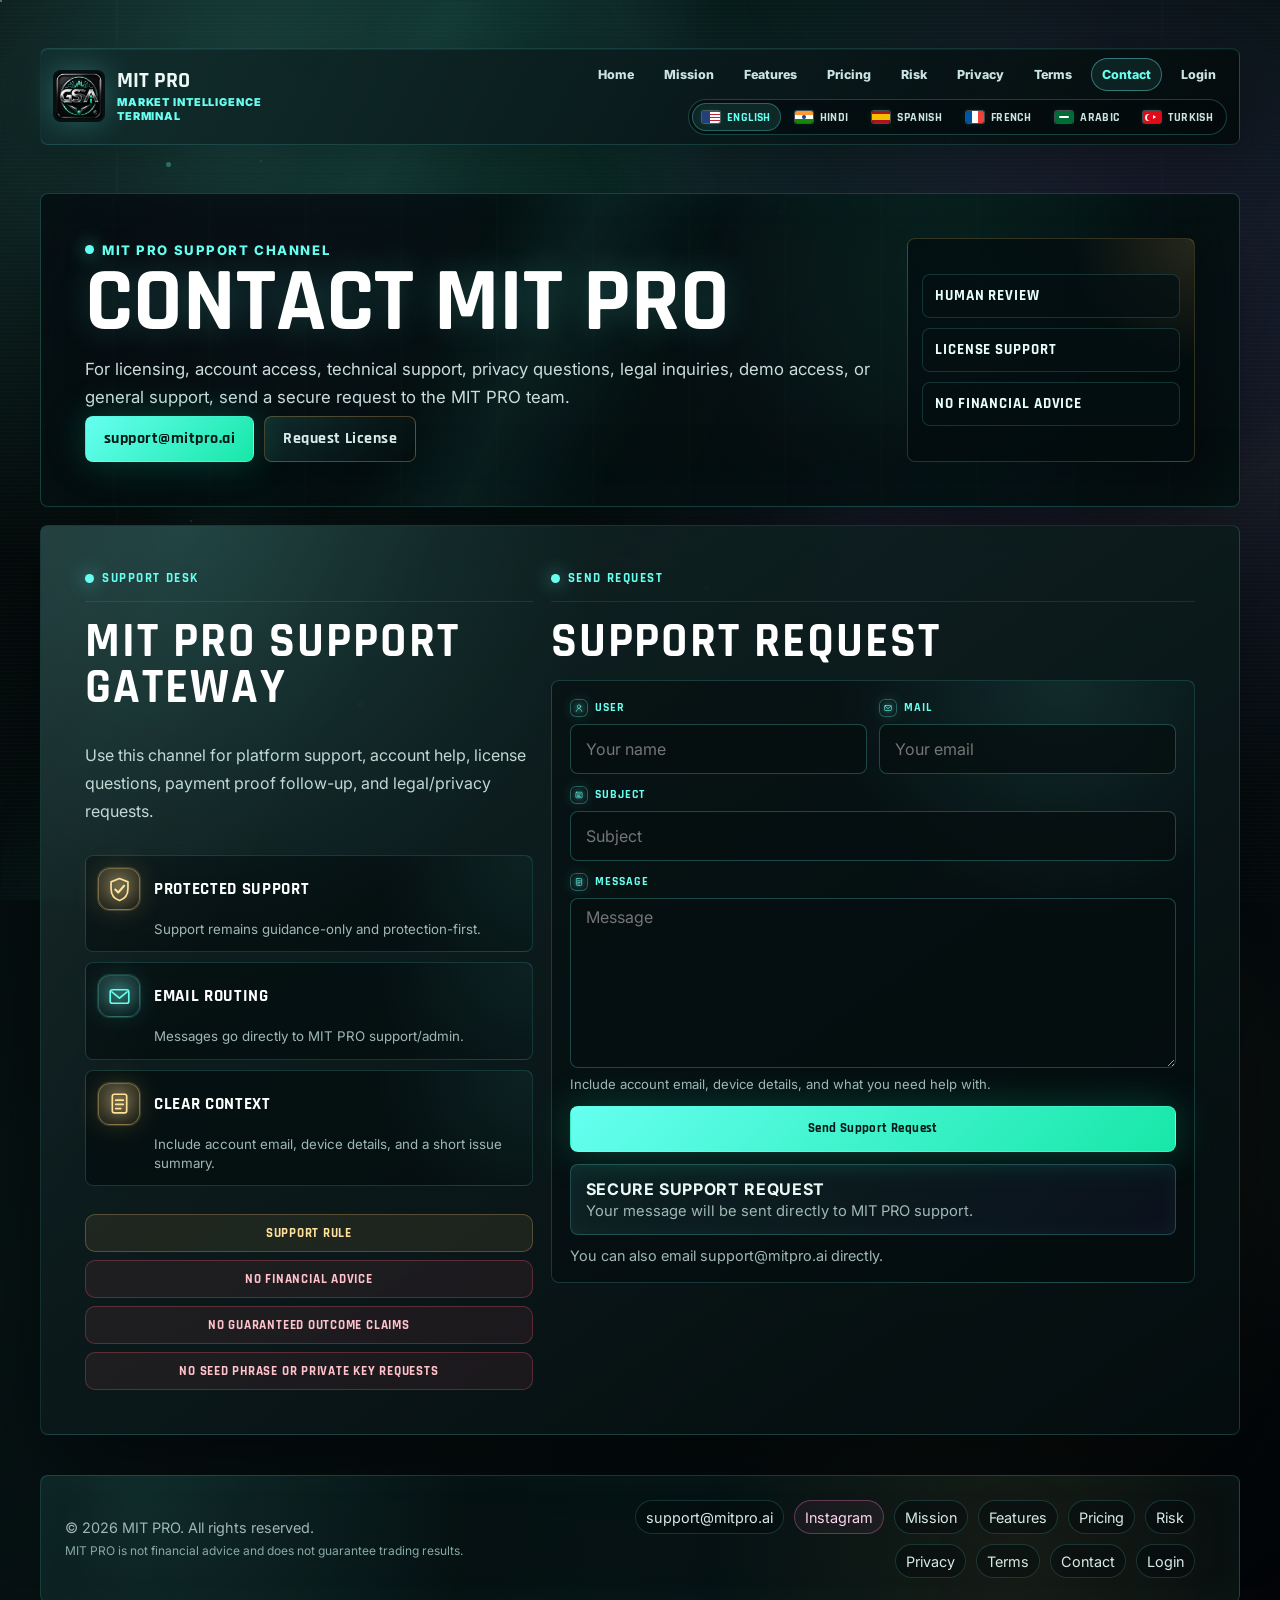
==== commit e60649c7: "Add Instagram link to public site" ====
--- a/contact.html
+++ b/contact.html
@@ -86,7 +86,7 @@
       </div>
     </section>
   </main>
-  <footer class="site-shell footer"><div><span>&copy; 2026 MIT PRO. All rights reserved.</span><small>MIT PRO is not financial advice and does not guarantee trading results.</small></div><div class="footer-links"><a href="mailto:support@mitpro.ai">support@mitpro.ai</a><a href="index.html#mission">Mission</a><a href="index.html#features">Features</a><a href="purchase.html">Pricing</a><a href="risk-disclaimer.html">Risk</a><a href="privacy-policy.html">Privacy</a><a href="terms-of-use.html">Terms</a><a href="contact.html">Contact</a><a href="/partner">Login</a></div></footer>
+  <footer class="site-shell footer"><div><span>&copy; 2026 MIT PRO. All rights reserved.</span><small>MIT PRO is not financial advice and does not guarantee trading results.</small></div><div class="footer-links"><a href="mailto:support@mitpro.ai">support@mitpro.ai</a><a class="social-link" href="https://www.instagram.com/mitpro.ai?igsh=Ym80NGJ3czgwcHdv" target="_blank" rel="noopener noreferrer">Instagram</a><a href="index.html#mission">Mission</a><a href="index.html#features">Features</a><a href="purchase.html">Pricing</a><a href="risk-disclaimer.html">Risk</a><a href="privacy-policy.html">Privacy</a><a href="terms-of-use.html">Terms</a><a href="contact.html">Contact</a><a href="/partner">Login</a></div></footer>
   <script>
     const supportForm = document.getElementById("supportForm");
     const supportFormHelp = document.getElementById("supportFormHelp");
--- a/styles.css
+++ b/styles.css
@@ -407,6 +407,29 @@
   font-family: Rajdhani, "Segoe UI", Tahoma, Arial, sans-serif;
 }
 
+.translation-notice {
+  max-width: 1180px;
+  margin: 18px auto 32px;
+  padding: 10px 14px;
+  border: 1px solid rgba(255, 213, 111, 0.42);
+  border-radius: 14px;
+  background: rgba(255, 213, 111, 0.08);
+  color: #ffe6a1;
+  font-size: 0.82rem;
+  font-weight: 700;
+  line-height: 1.45;
+  box-shadow: 0 14px 36px rgba(0, 0, 0, 0.18);
+}
+
+.translation-notice[hidden] {
+  display: none;
+}
+
+.lang-ar .translation-notice {
+  direction: ltr;
+  text-align: left;
+}
+
 .nav-links a {
   padding: 8px 10px;
   border-radius: 999px;
@@ -3014,6 +3037,80 @@
   margin-bottom: 20px;
 }
 
+.system-flow-section {
+  margin-top: 18px;
+}
+
+.system-flow {
+  position: relative;
+  z-index: 2;
+  display: grid;
+  grid-template-columns: repeat(7, minmax(0, 1fr));
+  gap: 10px;
+  margin-top: 18px;
+}
+
+.system-flow article {
+  position: relative;
+  min-height: 178px;
+  padding: 16px 14px;
+  border: 1px solid rgba(102, 255, 240, 0.17);
+  border-radius: var(--radius);
+  background:
+    radial-gradient(circle at 50% 0, rgba(102, 255, 240, 0.12), transparent 40%),
+    linear-gradient(145deg, rgba(255, 255, 255, 0.035), transparent),
+    rgba(6, 15, 16, 0.72);
+  box-shadow: inset 0 0 28px rgba(102, 255, 240, 0.04), 0 18px 44px rgba(0, 0, 0, 0.16);
+}
+
+.system-flow article:not(:last-child)::after {
+  content: "";
+  position: absolute;
+  top: 50%;
+  right: -11px;
+  z-index: 3;
+  width: 14px;
+  height: 14px;
+  border-top: 2px solid rgba(102, 255, 240, 0.7);
+  border-right: 2px solid rgba(102, 255, 240, 0.7);
+  transform: translateY(-50%) rotate(45deg);
+  filter: drop-shadow(0 0 10px rgba(102, 255, 240, 0.45));
+}
+
+.system-flow span {
+  display: inline-grid;
+  place-items: center;
+  width: 34px;
+  height: 34px;
+  border: 1px solid rgba(18, 255, 145, 0.38);
+  border-radius: 50%;
+  color: var(--green);
+  background: rgba(18, 255, 145, 0.08);
+  font-family: Rajdhani, "Segoe UI", Arial, sans-serif;
+  font-size: 0.86rem;
+  font-weight: 900;
+  box-shadow: 0 0 18px rgba(18, 255, 145, 0.18);
+}
+
+.system-flow strong {
+  display: block;
+  margin-top: 14px;
+  color: #ffffff;
+  font-family: Rajdhani, "Segoe UI", Arial, sans-serif;
+  font-size: 1rem;
+  font-weight: 900;
+  letter-spacing: 0.04em;
+  line-height: 1.05;
+  text-transform: uppercase;
+}
+
+.system-flow p {
+  margin: 10px 0 0;
+  color: #b9d1cd;
+  font-size: 0.88rem;
+  line-height: 1.45;
+}
+
 .feature-intelligence-grid {
   position: relative;
   z-index: 2;
@@ -4272,6 +4369,13 @@
   border-radius: 999px;
   color: #d7eae6;
   background: rgba(3, 10, 12, 0.44);
+}
+
+.footer a.social-link,
+.nav-links a.social-link {
+  border-color: rgba(255, 124, 205, 0.32);
+  color: #ffd7f0;
+  background: rgba(255, 124, 205, 0.06);
 }
 
 .legal-hero {
@@ -4612,7 +4716,8 @@
   .module-grid,
   .trader-grid,
   .preview-grid,
-  .mission-command {
+  .mission-command,
+  .system-flow {
     grid-template-columns: repeat(2, 1fr);
   }
 
@@ -4681,11 +4786,21 @@
   .nav-links {
     justify-content: flex-start;
     gap: 6px;
+    width: 100%;
+    max-width: 100%;
+    overflow: hidden;
   }
 
   .nav-links a {
     padding: 7px 9px;
     font-size: 0.72rem;
+  }
+
+  .language-switch {
+    width: 100%;
+    max-width: 100%;
+    flex-wrap: wrap;
+    border-radius: var(--radius);
   }
 
   .intelligence-stack,
@@ -4714,8 +4829,20 @@
   .contact-row,
   .mission-command,
   .mission-cinema,
-  .mission-grid {
+  .mission-grid,
+  .system-flow {
     grid-template-columns: 1fr;
+  }
+
+  .system-flow article {
+    min-height: auto;
+  }
+
+  .system-flow article:not(:last-child)::after {
+    top: auto;
+    right: 50%;
+    bottom: -13px;
+    transform: translateX(50%) rotate(135deg);
   }
 
   .mission-inline-visual {
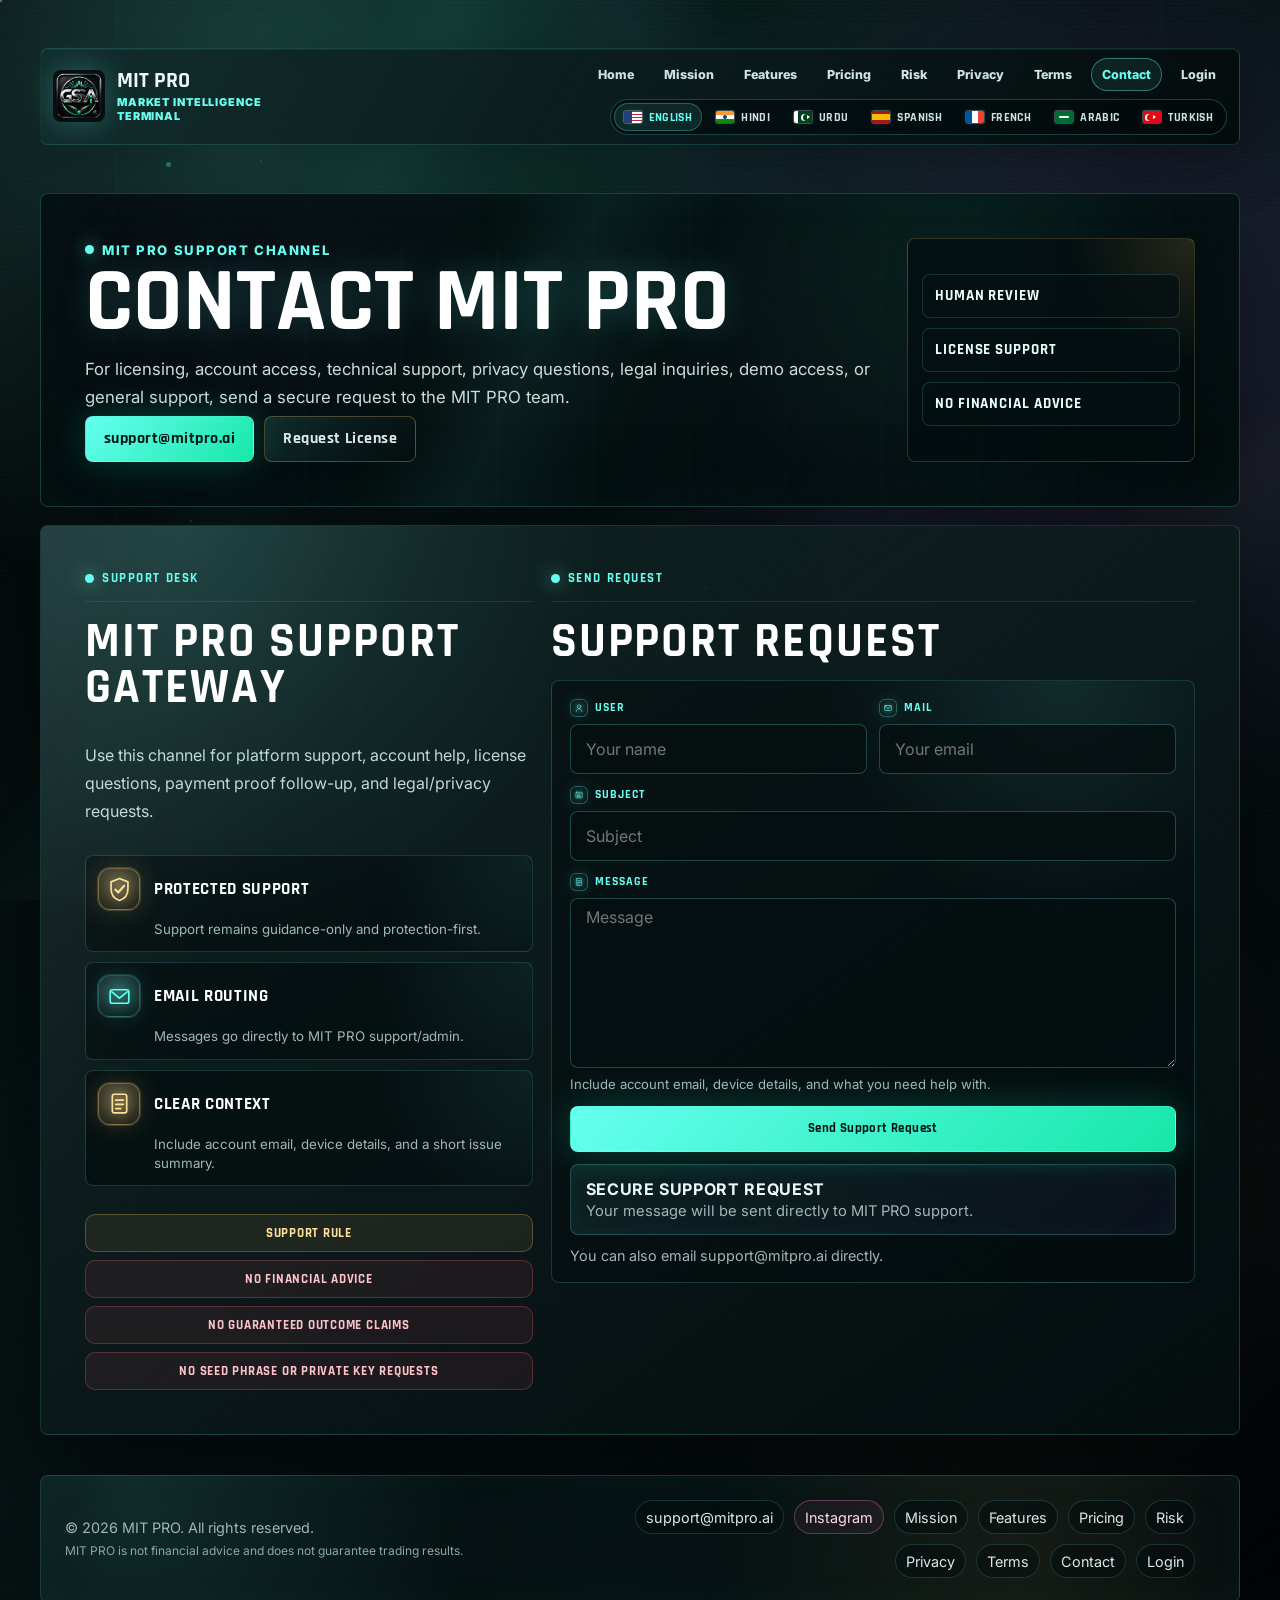
==== commit b9a3dbd1: "Add Urdu language option to website" ====
--- a/contact.html
+++ b/contact.html
@@ -1,4 +1,4 @@
-﻿<!doctype html>
+<!doctype html>
 <html lang="en">
 <head>
   <meta charset="utf-8">
@@ -25,7 +25,7 @@
     <div class="site-shell nav">
       <a class="brand" href="index.html"><img src="assets/mitpro-logo.png" alt="MIT PRO logo"><span><span class="brand-name">MIT PRO</span><span class="brand-sub">Market Intelligence Terminal</span></span></a>
       <nav class="nav-links" aria-label="Main navigation">
-        <a href="index.html">Home</a><a href="index.html#mission">Mission</a><a href="index.html#features">Features</a><a href="purchase.html">Pricing</a><a href="risk-disclaimer.html">Risk</a><a href="privacy-policy.html">Privacy</a><a href="terms-of-use.html">Terms</a><a class="active" href="contact.html">Contact</a><a href="/partner">Login</a><div class="language-switch" aria-label="Language switch"><button type="button" data-language="en"><span class="flag flag-us" aria-hidden="true"></span>English</button><button type="button" data-language="hi"><span class="flag flag-in" aria-hidden="true"></span>Hindi</button><button type="button" data-language="es"><span class="flag flag-es" aria-hidden="true"></span>Spanish</button><button type="button" data-language="fr"><span class="flag flag-fr" aria-hidden="true"></span>French</button><button type="button" data-language="ar"><span class="flag flag-sa" aria-hidden="true"></span>Arabic</button><button type="button" data-language="tr"><span class="flag flag-tr" aria-hidden="true"></span>Turkish</button></div>
+        <a href="index.html">Home</a><a href="index.html#mission">Mission</a><a href="index.html#features">Features</a><a href="purchase.html">Pricing</a><a href="risk-disclaimer.html">Risk</a><a href="privacy-policy.html">Privacy</a><a href="terms-of-use.html">Terms</a><a class="active" href="contact.html">Contact</a><a href="/partner">Login</a><div class="language-switch" aria-label="Language switch"><button type="button" data-language="en"><span class="flag flag-us" aria-hidden="true"></span>English</button><button type="button" data-language="hi"><span class="flag flag-in" aria-hidden="true"></span>Hindi</button><button type="button" data-language="ur"><span class="flag flag-pk" aria-hidden="true"></span>Urdu</button><button type="button" data-language="es"><span class="flag flag-es" aria-hidden="true"></span>Spanish</button><button type="button" data-language="fr"><span class="flag flag-fr" aria-hidden="true"></span>French</button><button type="button" data-language="ar"><span class="flag flag-sa" aria-hidden="true"></span>Arabic</button><button type="button" data-language="tr"><span class="flag flag-tr" aria-hidden="true"></span>Turkish</button></div>
       </nav>
     </div>
   </header>
--- a/styles.css
+++ b/styles.css
@@ -306,6 +306,35 @@
   background: #1a3c8b;
 }
 
+.flag-pk {
+  position: relative;
+  background:
+    linear-gradient(90deg, #fff 0 25%, #01411c 25%);
+}
+
+.flag-pk::before {
+  content: "";
+  position: absolute;
+  width: 7px;
+  height: 7px;
+  left: 9px;
+  top: 2.5px;
+  border-radius: 50%;
+  box-shadow: -2px 0 0 0 #fff;
+}
+
+.flag-pk::after {
+  content: "";
+  position: absolute;
+  left: 13px;
+  top: 4px;
+  width: 0;
+  height: 0;
+  border-left: 3px solid #fff;
+  border-top: 2px solid transparent;
+  border-bottom: 2px solid transparent;
+}
+
 .flag-es {
   background: linear-gradient(180deg, #aa151b 0 25%, #f1bf00 25% 75%, #aa151b 75%);
 }
@@ -360,10 +389,19 @@
   font-family: Inter, "Nirmala UI", "Mangal", "Segoe UI", Arial, sans-serif;
 }
 
+.lang-ur {
+  font-family: Inter, "Noto Nastaliq Urdu", "Nirmala UI", "Segoe UI", Tahoma, Arial, sans-serif;
+}
+
 .lang-ar {
   font-family: Inter, "Segoe UI", Tahoma, Arial, sans-serif;
 }
 
+.lang-ur .nav,
+.lang-ur .footer,
+.lang-ur .purchase-hero,
+.lang-ur .legal-command-hero,
+.lang-ur .section-header,
 .lang-ar .nav,
 .lang-ar .footer,
 .lang-ar .purchase-hero,
@@ -372,6 +410,10 @@
   direction: rtl;
 }
 
+.lang-ur .brand,
+.lang-ur .nav-links,
+.lang-ur .purchase-hero-actions,
+.lang-ur .footer-links,
 .lang-ar .brand,
 .lang-ar .nav-links,
 .lang-ar .purchase-hero-actions,
@@ -380,27 +422,42 @@
 }
 
 .lang-hi .brand-name,
+.lang-ur .brand-name,
 .lang-ar .brand-name,
 .lang-hi h1,
+.lang-ur h1,
 .lang-ar h1,
 .lang-hi h2,
+.lang-ur h2,
 .lang-ar h2,
 .lang-hi h3,
+.lang-ur h3,
 .lang-ar h3,
 .lang-hi .section-kicker,
+.lang-ur .section-kicker,
 .lang-ar .section-kicker,
 .lang-hi .status-badge,
+.lang-ur .status-badge,
 .lang-ar .status-badge,
 .lang-hi .btn,
+.lang-ur .btn,
 .lang-ar .btn,
 .lang-hi .preview-top,
+.lang-ur .preview-top,
 .lang-ar .preview-top,
 .lang-hi .terminal-readout strong,
+.lang-ur .terminal-readout strong,
 .lang-ar .terminal-readout strong,
 .lang-hi .terminal-readout small,
+.lang-ur .terminal-readout small,
 .lang-ar .terminal-readout small,
+.lang-ur .language-switch button,
 .lang-hi .language-switch button {
   font-family: Rajdhani, "Nirmala UI", "Mangal", "Segoe UI", Arial, sans-serif;
+}
+
+.lang-ur .language-switch button {
+  font-family: Rajdhani, "Noto Nastaliq Urdu", "Nirmala UI", "Segoe UI", Tahoma, Arial, sans-serif;
 }
 
 .lang-ar .language-switch button {
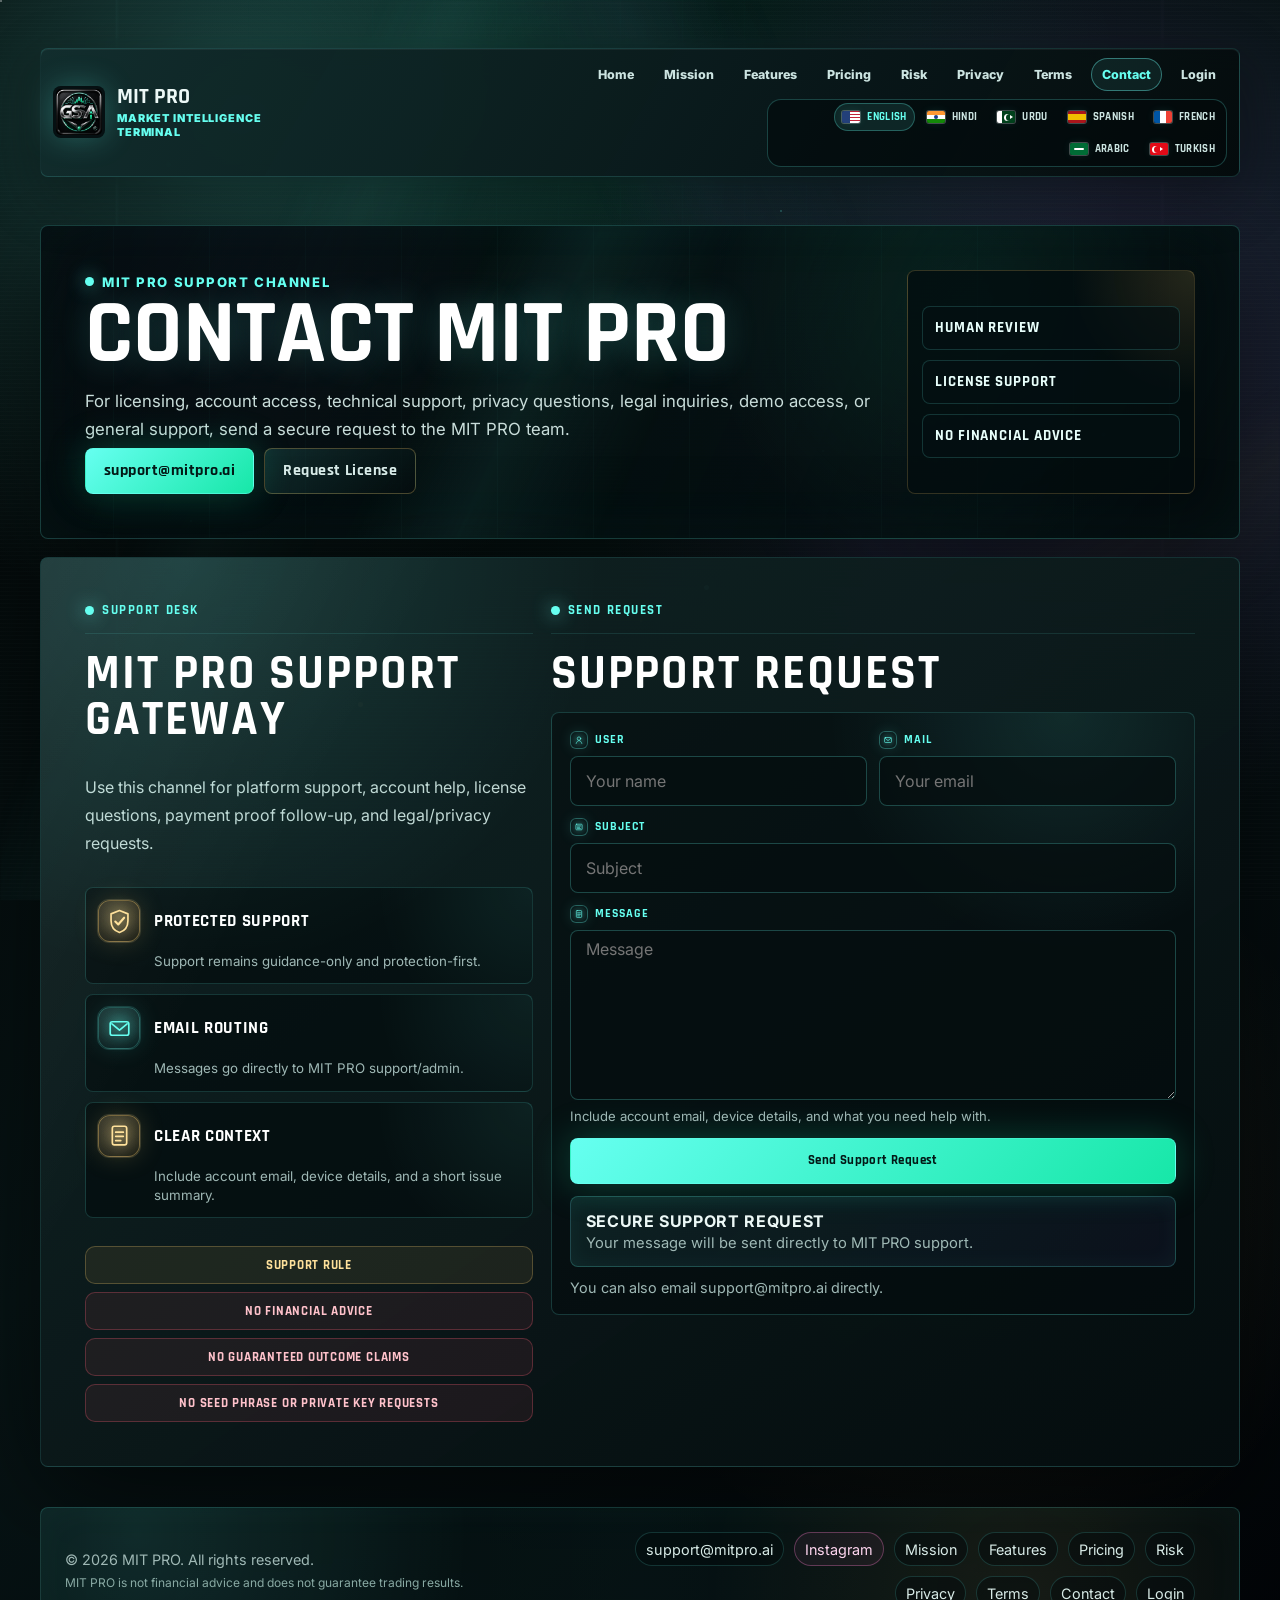
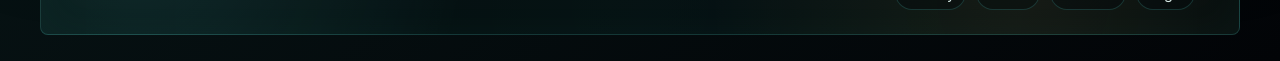
==== commit b7149792: "Load consistent Urdu web font" ====
--- a/contact.html
+++ b/contact.html
@@ -8,7 +8,7 @@
   <link rel="icon" href="assets/favicon.ico">
   <link rel="preconnect" href="https://fonts.googleapis.com">
   <link rel="preconnect" href="https://fonts.gstatic.com" crossorigin>
-  <link href="https://fonts.googleapis.com/css2?family=Inter:wght@400;600;700;800;900&family=Rajdhani:wght@600;700;800&display=swap" rel="stylesheet">
+  <link href="https://fonts.googleapis.com/css2?family=Inter:wght@400;600;700;800;900&family=Noto+Nastaliq+Urdu:wght@400;500;600;700&family=Rajdhani:wght@600;700;800&display=swap" rel="stylesheet">
   <link rel="stylesheet" href="styles.css">
 </head>
 <body>
--- a/styles.css
+++ b/styles.css
@@ -17,6 +17,7 @@
   --danger: #ff5d72;
   --shadow: 0 30px 110px rgba(0, 0, 0, 0.58);
   --radius: 8px;
+  --font-urdu: "Noto Nastaliq Urdu", "Nirmala UI", "Segoe UI", Tahoma, Arial, sans-serif;
 }
 
 * {
@@ -241,10 +242,13 @@
 .language-switch {
   display: inline-flex;
   align-items: center;
+  justify-content: flex-end;
+  flex-wrap: wrap;
   gap: 4px;
+  max-width: min(100%, 460px);
   padding: 3px;
   border: 1px solid rgba(102, 255, 240, 0.22);
-  border-radius: 999px;
+  border-radius: 14px;
   background: rgba(3, 10, 12, 0.58);
 }
 
@@ -252,14 +256,14 @@
   min-height: 28px;
   border: 0;
   border-radius: 999px;
-  padding: 0 10px;
+  padding: 0 8px;
   color: #cce4e1;
   background: transparent;
   display: inline-flex;
   align-items: center;
   gap: 7px;
   font-family: Rajdhani, "Segoe UI", Arial, sans-serif;
-  font-size: 0.76rem;
+  font-size: 0.7rem;
   font-weight: 900;
   letter-spacing: 0.03em;
   text-transform: uppercase;
@@ -390,7 +394,27 @@
 }
 
 .lang-ur {
-  font-family: Inter, "Noto Nastaliq Urdu", "Nirmala UI", "Segoe UI", Tahoma, Arial, sans-serif;
+  font-family: var(--font-urdu);
+}
+
+.lang-ur h1,
+.lang-ur .purchase-hero h1,
+.lang-ur .legal-command-hero h1 {
+  font-size: clamp(2.6rem, 6vw, 5.7rem);
+  line-height: 1.16;
+  text-transform: none;
+}
+
+.lang-ur h2 {
+  line-height: 1.2;
+  text-transform: none;
+}
+
+.lang-ur h3,
+.lang-ur .section-kicker,
+.lang-ur .status-badge,
+.lang-ur .btn {
+  line-height: 1.25;
 }
 
 .lang-ar {
@@ -457,11 +481,41 @@
 }
 
 .lang-ur .language-switch button {
-  font-family: Rajdhani, "Noto Nastaliq Urdu", "Nirmala UI", "Segoe UI", Tahoma, Arial, sans-serif;
+  font-family: var(--font-urdu);
 }
 
 .lang-ar .language-switch button {
   font-family: Rajdhani, "Segoe UI", Tahoma, Arial, sans-serif;
+}
+
+body.lang-ur h1,
+body.lang-ur h2,
+body.lang-ur h3,
+body.lang-ur h4,
+body.lang-ur p,
+body.lang-ur li,
+body.lang-ur a,
+body.lang-ur button,
+body.lang-ur label,
+body.lang-ur input,
+body.lang-ur textarea,
+body.lang-ur small,
+body.lang-ur strong,
+body.lang-ur em,
+body.lang-ur .btn,
+body.lang-ur .status-badge,
+body.lang-ur .section-kicker,
+body.lang-ur .preview-top,
+body.lang-ur .terminal-readout strong,
+body.lang-ur .terminal-readout small,
+body.lang-ur .translation-notice,
+body.lang-ur .license-status-strip span {
+  font-family: var(--font-urdu);
+}
+
+body.lang-ur .brand-name,
+body.lang-ur .brand-sub {
+  font-family: Rajdhani, "Segoe UI", Arial, sans-serif;
 }
 
 .translation-notice {
@@ -2717,7 +2771,12 @@
 
 .activation-steps article {
   position: relative;
-  padding: 10px 12px 10px 34px;
+  min-height: 58px;
+  padding: 10px 12px;
+  display: grid;
+  grid-template-columns: 12px minmax(0, 1fr) 82px;
+  gap: 10px;
+  align-items: center;
   border: 1px solid rgba(102, 255, 240, 0.16);
   border-radius: 10px;
   background: rgba(3, 10, 12, 0.52);
@@ -2725,22 +2784,26 @@
 
 .activation-steps article::after {
   content: "Waiting";
-  position: absolute;
-  top: 10px;
-  right: 10px;
+  position: static;
+  grid-column: 3;
+  grid-row: 1 / span 2;
+  justify-self: end;
+  align-self: start;
   color: rgba(216, 255, 251, 0.62);
   font-family: Rajdhani, "Segoe UI", Arial, sans-serif;
   font-size: 0.7rem;
   font-weight: 900;
   letter-spacing: 0.08em;
+  line-height: 1;
+  text-align: end;
   text-transform: uppercase;
 }
 
 .activation-steps article::before {
   content: "";
-  position: absolute;
-  left: 12px;
-  top: 15px;
+  position: static;
+  grid-column: 1;
+  grid-row: 1 / span 2;
   width: 10px;
   height: 10px;
   border-radius: 50%;
@@ -2777,9 +2840,55 @@
   background: #2cffb1;
 }
 
+.lang-ar .activation-steps article,
+.lang-ur .activation-steps article {
+  grid-template-columns: 12px minmax(0, 1fr) 96px;
+  direction: rtl;
+}
+
+.lang-ar .activation-steps article::before,
+.lang-ur .activation-steps article::before {
+  grid-column: 1;
+}
+
+.lang-ar .activation-steps article::after,
+.lang-ur .activation-steps article::after {
+  grid-column: 3;
+  font-size: 0.62rem;
+  letter-spacing: 0;
+  line-height: 1.1;
+  white-space: normal;
+}
+
+.lang-ar .activation-steps article::after {
+  content: "انتظار";
+}
+
+.lang-ar .activation-steps article.step-current::after {
+  content: "قيد المعالجة";
+}
+
+.lang-ar .activation-steps article.step-complete::after {
+  content: "مكتمل";
+}
+
+.lang-ur .activation-steps article::after {
+  content: "انتظار";
+}
+
+.lang-ur .activation-steps article.step-current::after {
+  content: "پروسیسنگ";
+}
+
+.lang-ur .activation-steps article.step-complete::after {
+  content: "مکمل";
+}
+
 .activation-steps strong,
 .activation-steps small {
   display: block;
+  grid-column: 2;
+  min-width: 0;
 }
 
 .activation-steps strong {
@@ -5063,3 +5172,137 @@
     justify-content: flex-start;
   }
 }
+
+/* Mobile Urdu typography safety pass. Urdu needs taller line boxes than Latin text,
+   especially on compact screens where headings and badges wrap. */
+@media (max-width: 760px) {
+  .lang-ur {
+    word-spacing: 0;
+  }
+
+  .lang-ur h1,
+  .lang-ur .purchase-hero h1,
+  .lang-ur .legal-command-hero h1,
+  .lang-ur .home-command-hero h1 {
+    font-size: clamp(1.95rem, 9.5vw, 3.05rem);
+    line-height: 1.62;
+    letter-spacing: 0;
+    word-spacing: 0;
+    overflow-wrap: anywhere;
+  }
+
+  .lang-ur h2 {
+    font-size: clamp(1.45rem, 6.4vw, 2.05rem);
+    line-height: 1.58;
+    letter-spacing: 0;
+    overflow-wrap: anywhere;
+  }
+
+  .lang-ur h3,
+  .lang-ur .section-kicker,
+  .lang-ur .status-badge,
+  .lang-ur .btn,
+  .lang-ur .preview-top,
+  .lang-ur .terminal-readout strong,
+    .lang-ur .terminal-readout small,
+    .lang-ur .license-status-strip span {
+    line-height: 1.68;
+    letter-spacing: 0;
+    word-spacing: 0;
+    white-space: normal;
+  }
+
+  .lang-ur p,
+  .lang-ur li,
+  .lang-ur .purchase-hero p,
+  .lang-ur .hero-message,
+  .lang-ur .feature-card p,
+  .lang-ur .purchase-plan p,
+  .lang-ur .legal-card p,
+    .lang-ur .activation-copy p,
+    .lang-ur .translation-notice {
+    line-height: 2.05;
+    overflow-wrap: anywhere;
+  }
+
+  .lang-ur .language-switch button {
+    min-height: 32px;
+    padding-block: 5px;
+    line-height: 1.52;
+    letter-spacing: 0;
+  }
+
+  .lang-ur .activation-steps strong,
+  .lang-ur .activation-steps small {
+    line-height: 1.76;
+  }
+}
+
+/* Final activation-row safety pass for RTL languages. Keeps status labels from overlapping Urdu/Arabic text. */
+.activation-steps article {
+  min-height: 58px;
+  padding: 10px 12px;
+  display: grid;
+  grid-template-columns: 12px minmax(0, 1fr) 82px;
+  gap: 10px;
+  align-items: center;
+}
+
+.activation-steps article::before {
+  position: static;
+  grid-column: 1;
+  grid-row: 1 / span 2;
+}
+
+.activation-steps article::after {
+  position: static;
+  grid-column: 3;
+  grid-row: 1 / span 2;
+  justify-self: end;
+  align-self: start;
+  text-align: end;
+  line-height: 1.1;
+}
+
+.activation-steps strong,
+.activation-steps small {
+  grid-column: 2;
+  min-width: 0;
+}
+
+.lang-ar .activation-steps article,
+.lang-ur .activation-steps article {
+  grid-template-columns: 12px minmax(0, 1fr) 96px;
+  direction: rtl;
+}
+
+.lang-ar .activation-steps article::after,
+.lang-ur .activation-steps article::after {
+  font-size: 0.62rem;
+  letter-spacing: 0;
+  white-space: normal;
+}
+
+.lang-ar .activation-steps article::after {
+  content: "انتظار";
+}
+
+.lang-ar .activation-steps article.step-current::after {
+  content: "قيد المعالجة";
+}
+
+.lang-ar .activation-steps article.step-complete::after {
+  content: "مكتمل";
+}
+
+.lang-ur .activation-steps article::after {
+  content: "انتظار";
+}
+
+.lang-ur .activation-steps article.step-current::after {
+  content: "پروسیسنگ";
+}
+
+.lang-ur .activation-steps article.step-complete::after {
+  content: "مکمل";
+}
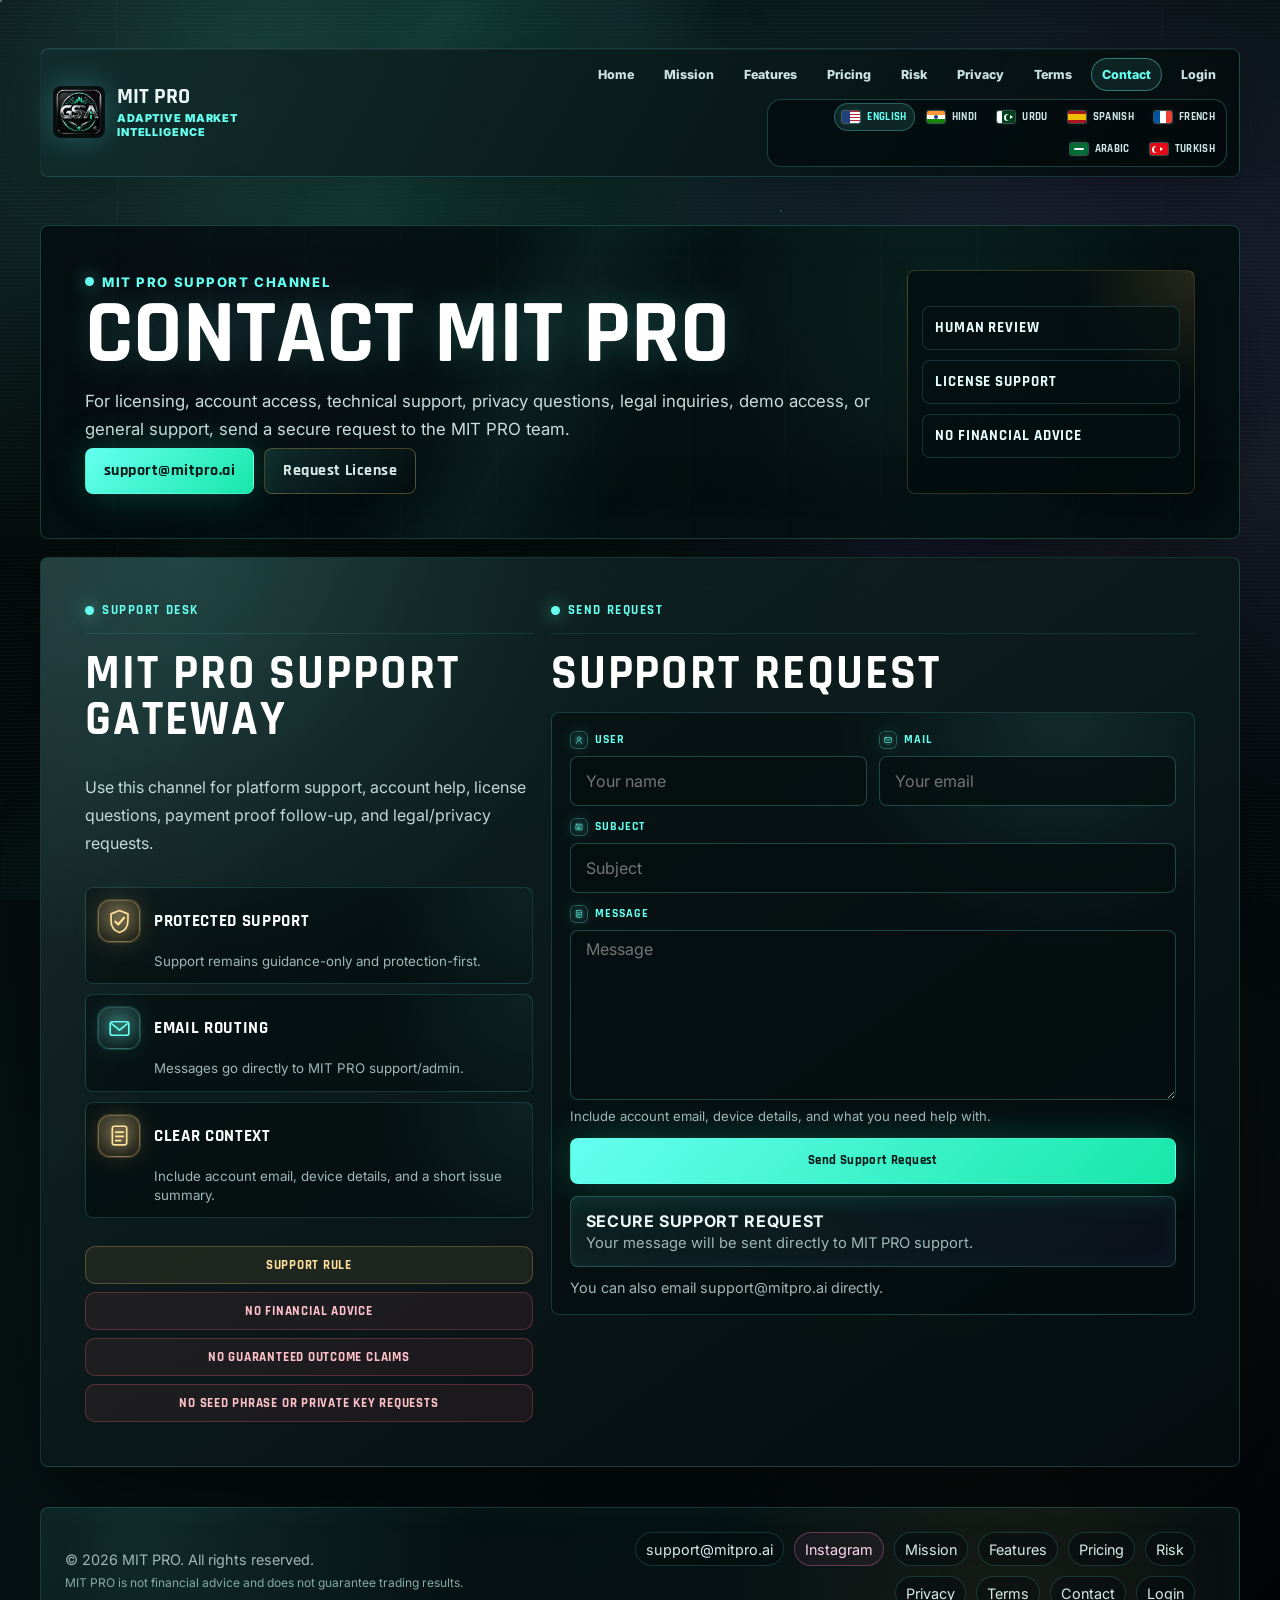
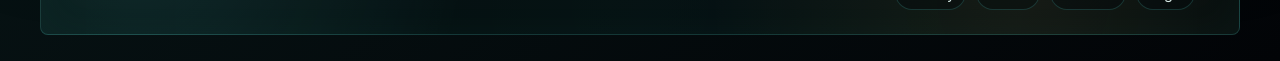
==== commit b5f1ab35: "Add MIT Pro V2 live launch proposal" ====
--- a/contact.html
+++ b/contact.html
@@ -8,7 +8,7 @@
   <link rel="icon" href="assets/favicon.ico">
   <link rel="preconnect" href="https://fonts.googleapis.com">
   <link rel="preconnect" href="https://fonts.gstatic.com" crossorigin>
-  <link href="https://fonts.googleapis.com/css2?family=Inter:wght@400;600;700;800;900&family=Noto+Nastaliq+Urdu:wght@400;500;600;700&family=Rajdhani:wght@600;700;800&display=swap" rel="stylesheet">
+  <link href="https://fonts.googleapis.com/css2?family=Inter:wght@400;600;700;800;900&family=Noto+Naskh+Arabic:wght@400;500;600;700&family=Rajdhani:wght@600;700;800&display=swap" rel="stylesheet">
   <link rel="stylesheet" href="styles.css">
 </head>
 <body>
@@ -23,7 +23,7 @@
   </svg>
   <header class="topbar">
     <div class="site-shell nav">
-      <a class="brand" href="index.html"><img src="assets/mitpro-logo.png" alt="MIT PRO logo"><span><span class="brand-name">MIT PRO</span><span class="brand-sub">Market Intelligence Terminal</span></span></a>
+      <a class="brand" href="index.html"><img src="assets/mitpro-logo.png" alt="MIT PRO logo"><span><span class="brand-name">MIT PRO</span><span class="brand-sub">Adaptive Market Intelligence</span></span></a>
       <nav class="nav-links" aria-label="Main navigation">
         <a href="index.html">Home</a><a href="index.html#mission">Mission</a><a href="index.html#features">Features</a><a href="purchase.html">Pricing</a><a href="risk-disclaimer.html">Risk</a><a href="privacy-policy.html">Privacy</a><a href="terms-of-use.html">Terms</a><a class="active" href="contact.html">Contact</a><a href="/partner">Login</a><div class="language-switch" aria-label="Language switch"><button type="button" data-language="en"><span class="flag flag-us" aria-hidden="true"></span>English</button><button type="button" data-language="hi"><span class="flag flag-in" aria-hidden="true"></span>Hindi</button><button type="button" data-language="ur"><span class="flag flag-pk" aria-hidden="true"></span>Urdu</button><button type="button" data-language="es"><span class="flag flag-es" aria-hidden="true"></span>Spanish</button><button type="button" data-language="fr"><span class="flag flag-fr" aria-hidden="true"></span>French</button><button type="button" data-language="ar"><span class="flag flag-sa" aria-hidden="true"></span>Arabic</button><button type="button" data-language="tr"><span class="flag flag-tr" aria-hidden="true"></span>Turkish</button></div>
       </nav>
--- a/styles.css
+++ b/styles.css
@@ -17,7 +17,9 @@
   --danger: #ff5d72;
   --shadow: 0 30px 110px rgba(0, 0, 0, 0.58);
   --radius: 8px;
-  --font-urdu: "Noto Nastaliq Urdu", "Nirmala UI", "Segoe UI", Tahoma, Arial, sans-serif;
+  --font-rtl: "Noto Naskh Arabic", "Nirmala UI", "Segoe UI", Tahoma, Arial, sans-serif;
+  --font-urdu: var(--font-rtl);
+  --font-arabic: var(--font-rtl);
 }
 
 * {
@@ -418,7 +420,7 @@
 }
 
 .lang-ar {
-  font-family: Inter, "Segoe UI", Tahoma, Arial, sans-serif;
+  font-family: var(--font-arabic);
 }
 
 .lang-ur .nav,
@@ -485,7 +487,7 @@
 }
 
 .lang-ar .language-switch button {
-  font-family: Rajdhani, "Segoe UI", Tahoma, Arial, sans-serif;
+  font-family: var(--font-arabic);
 }
 
 body.lang-ur h1,
@@ -509,12 +511,36 @@
 body.lang-ur .terminal-readout strong,
 body.lang-ur .terminal-readout small,
 body.lang-ur .translation-notice,
-body.lang-ur .license-status-strip span {
-  font-family: var(--font-urdu);
+body.lang-ur .license-status-strip span,
+body.lang-ar h1,
+body.lang-ar h2,
+body.lang-ar h3,
+body.lang-ar h4,
+body.lang-ar p,
+body.lang-ar li,
+body.lang-ar a,
+body.lang-ar button,
+body.lang-ar label,
+body.lang-ar input,
+body.lang-ar textarea,
+body.lang-ar small,
+body.lang-ar strong,
+body.lang-ar em,
+body.lang-ar .btn,
+body.lang-ar .status-badge,
+body.lang-ar .section-kicker,
+body.lang-ar .preview-top,
+body.lang-ar .terminal-readout strong,
+body.lang-ar .terminal-readout small,
+body.lang-ar .translation-notice,
+body.lang-ar .license-status-strip span {
+  font-family: var(--font-rtl);
 }
 
 body.lang-ur .brand-name,
-body.lang-ur .brand-sub {
+body.lang-ur .brand-sub,
+body.lang-ar .brand-name,
+body.lang-ar .brand-sub {
   font-family: Rajdhani, "Segoe UI", Arial, sans-serif;
 }
 
@@ -5176,24 +5202,30 @@
 /* Mobile Urdu typography safety pass. Urdu needs taller line boxes than Latin text,
    especially on compact screens where headings and badges wrap. */
 @media (max-width: 760px) {
-  .lang-ur {
+  .lang-ur,
+  .lang-ar {
     word-spacing: 0;
   }
 
   .lang-ur h1,
   .lang-ur .purchase-hero h1,
   .lang-ur .legal-command-hero h1,
-  .lang-ur .home-command-hero h1 {
-    font-size: clamp(1.95rem, 9.5vw, 3.05rem);
-    line-height: 1.62;
+  .lang-ur .home-command-hero h1,
+  .lang-ar h1,
+  .lang-ar .purchase-hero h1,
+  .lang-ar .legal-command-hero h1,
+  .lang-ar .home-command-hero h1 {
+    font-size: clamp(2.1rem, 10vw, 3.25rem);
+    line-height: 1.26;
     letter-spacing: 0;
     word-spacing: 0;
     overflow-wrap: anywhere;
   }
 
-  .lang-ur h2 {
-    font-size: clamp(1.45rem, 6.4vw, 2.05rem);
-    line-height: 1.58;
+  .lang-ur h2,
+  .lang-ar h2 {
+    font-size: clamp(1.5rem, 6.6vw, 2.15rem);
+    line-height: 1.3;
     letter-spacing: 0;
     overflow-wrap: anywhere;
   }
@@ -5204,9 +5236,17 @@
   .lang-ur .btn,
   .lang-ur .preview-top,
   .lang-ur .terminal-readout strong,
-    .lang-ur .terminal-readout small,
-    .lang-ur .license-status-strip span {
-    line-height: 1.68;
+  .lang-ur .terminal-readout small,
+  .lang-ur .license-status-strip span,
+  .lang-ar h3,
+  .lang-ar .section-kicker,
+  .lang-ar .status-badge,
+  .lang-ar .btn,
+  .lang-ar .preview-top,
+  .lang-ar .terminal-readout strong,
+  .lang-ar .terminal-readout small,
+  .lang-ar .license-status-strip span {
+    line-height: 1.38;
     letter-spacing: 0;
     word-spacing: 0;
     white-space: normal;
@@ -5219,22 +5259,85 @@
   .lang-ur .feature-card p,
   .lang-ur .purchase-plan p,
   .lang-ur .legal-card p,
-    .lang-ur .activation-copy p,
-    .lang-ur .translation-notice {
-    line-height: 2.05;
+  .lang-ur .activation-copy p,
+  .lang-ur .translation-notice,
+  .lang-ar p,
+  .lang-ar li,
+  .lang-ar .purchase-hero p,
+  .lang-ar .hero-message,
+  .lang-ar .feature-card p,
+  .lang-ar .purchase-plan p,
+  .lang-ar .legal-card p,
+  .lang-ar .activation-copy p,
+  .lang-ar .translation-notice {
+    line-height: 1.62;
     overflow-wrap: anywhere;
   }
 
-  .lang-ur .language-switch button {
+  .lang-ur .language-switch button,
+  .lang-ar .language-switch button {
     min-height: 32px;
     padding-block: 5px;
-    line-height: 1.52;
+    line-height: 1.28;
     letter-spacing: 0;
   }
 
   .lang-ur .activation-steps strong,
-  .lang-ur .activation-steps small {
-    line-height: 1.76;
+  .lang-ur .activation-steps small,
+  .lang-ar .activation-steps strong,
+  .lang-ar .activation-steps small {
+    line-height: 1.42;
+  }
+
+  .lang-ur .purchase-hero,
+  .lang-ur .section,
+  .lang-ur .purchase-card,
+  .lang-ar .purchase-hero,
+  .lang-ar .section,
+  .lang-ar .purchase-card {
+    max-width: 100%;
+    overflow-x: clip;
+  }
+
+  .lang-ur .purchase-hero-copy,
+  .lang-ur .purchase-hero-actions,
+  .lang-ur .language-switch,
+  .lang-ur .nav-links,
+  .lang-ar .purchase-hero-copy,
+  .lang-ar .purchase-hero-actions,
+  .lang-ar .language-switch,
+  .lang-ar .nav-links {
+    max-width: 100%;
+    min-width: 0;
+  }
+
+  .license-core {
+    overflow: hidden;
+  }
+
+  .license-orbit {
+    max-width: calc(100% - 36px);
+  }
+
+  .orbit-a {
+    width: min(260px, 68vw);
+  }
+
+  .reactor-token {
+    width: min(280px, 72vw);
+    overflow: hidden;
+  }
+
+  .reactor-token img {
+    inset: 0;
+    width: 100%;
+    height: 100%;
+  }
+
+  .product-frame img,
+  .product-frame-large img,
+  .product-frame-small img {
+    transform: none;
   }
 }
 
